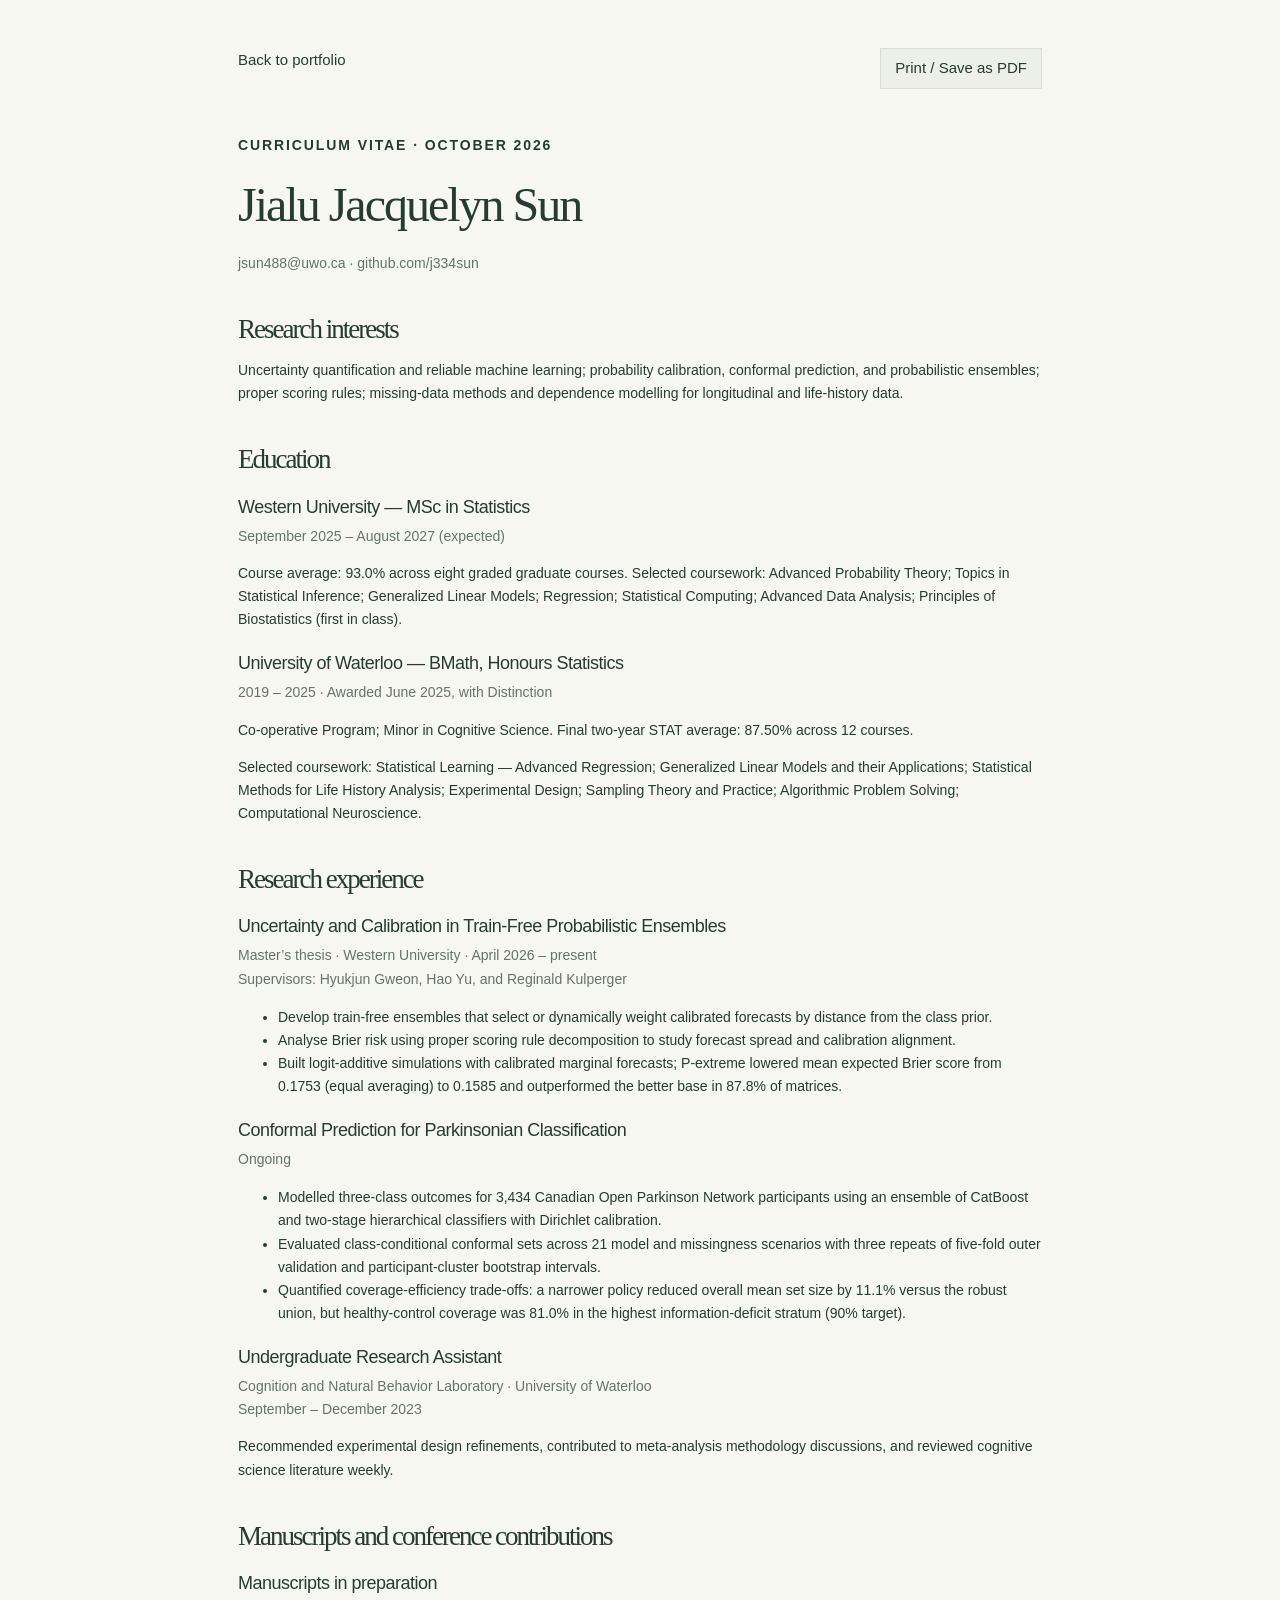
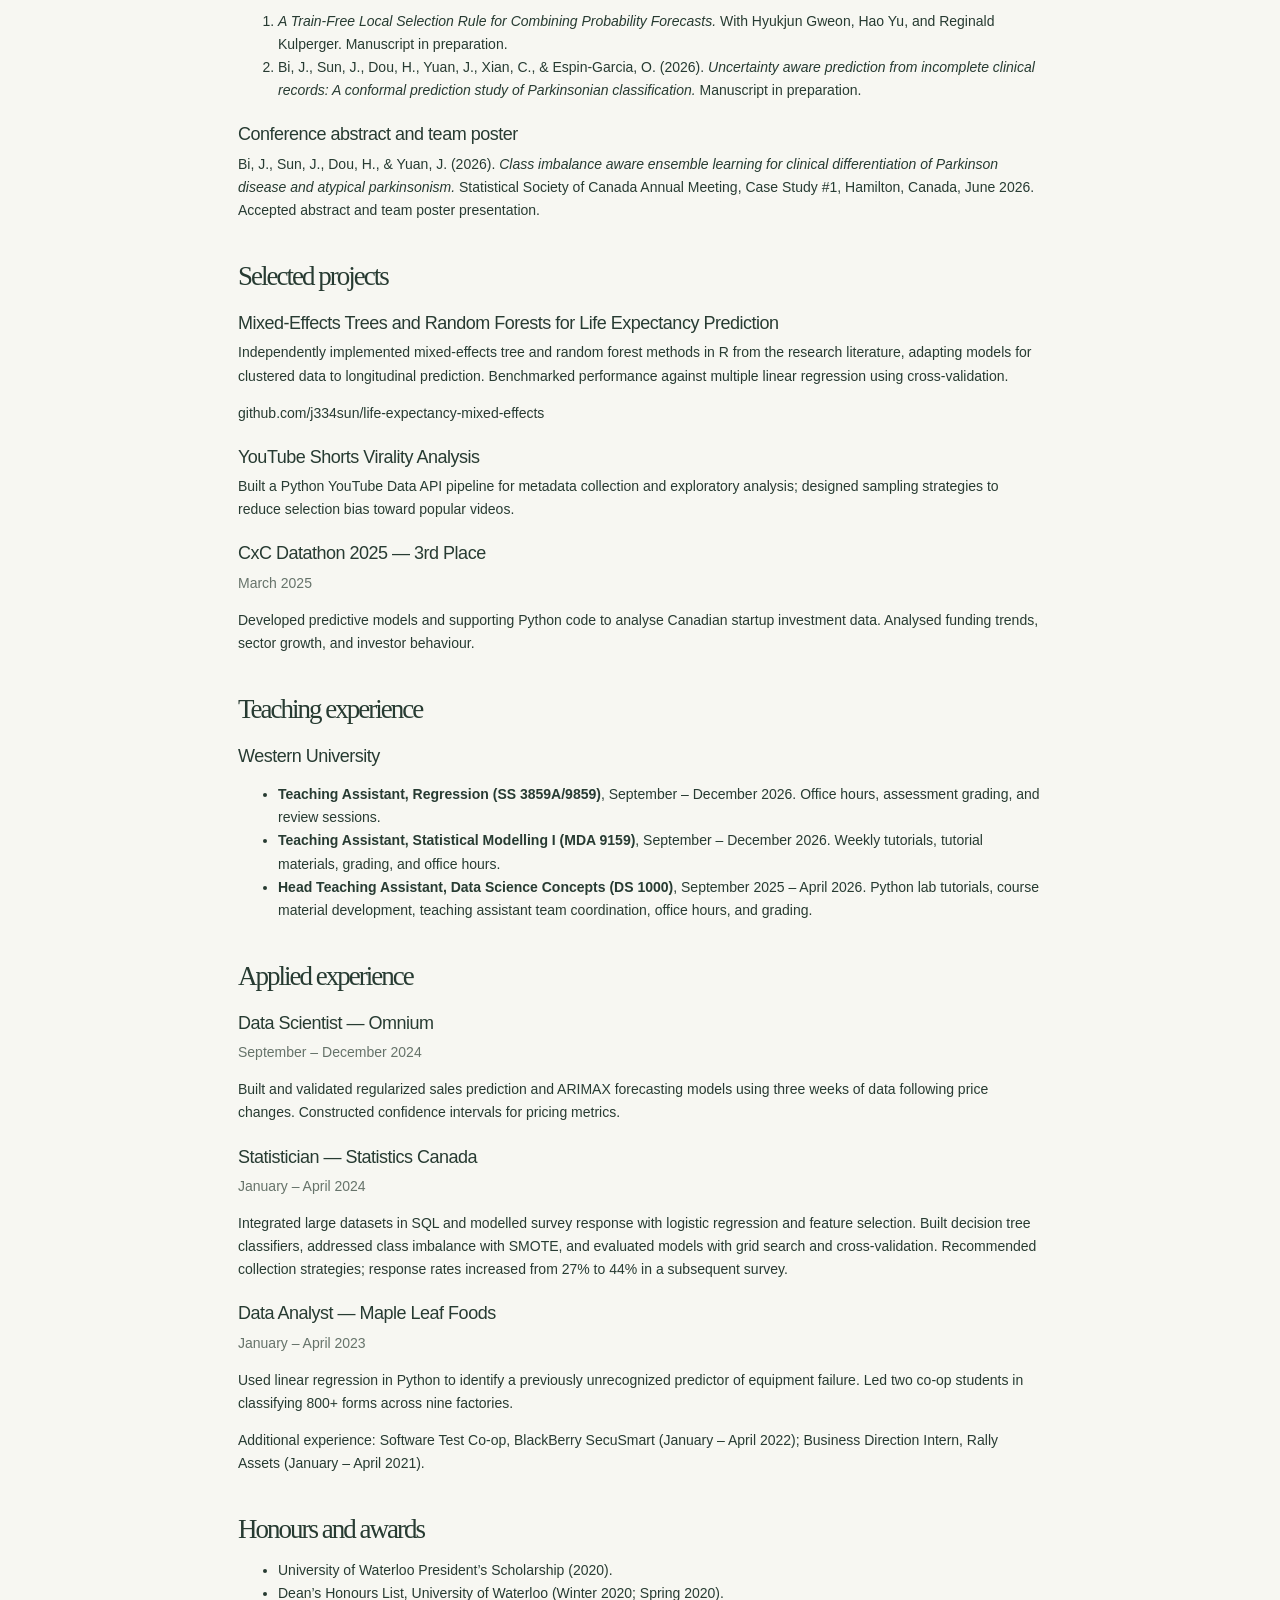
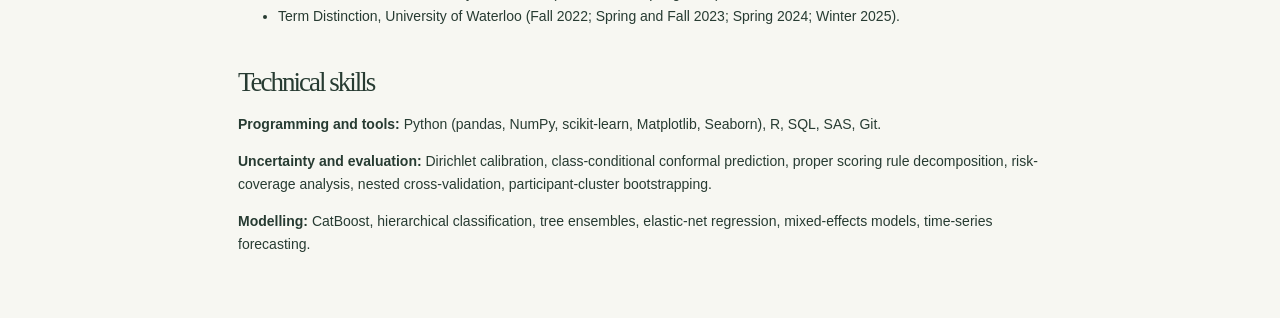
==== cv.html @ dde3ce27 "Remove link arrows and wordmark decoration" ====
<!doctype html><html lang="en"><head><meta charset="utf-8"><meta name="viewport" content="width=device-width,initial-scale=1"><title>Academic CV — Jialu Jacquelyn Sun</title><meta name="description" content="Academic curriculum vitae of Jialu Jacquelyn Sun, MSc student in Statistics at Western University."><link rel="icon" href="favicon.svg"><link rel="stylesheet" href="styles.css"><script src="script.js" defer></script></head><body class="cv-page"><nav aria-label="CV actions"><a href="index.html">Back to portfolio</a><button type="button" id="print-cv">Print / Save as PDF</button></nav><main><p class="eyebrow" style="margin-top:45px">Curriculum vitae · October 2026</p><h1>Jialu Jacquelyn Sun</h1><p class="cv-sub"><a href="mailto:jsun488@uwo.ca">jsun488@uwo.ca</a> · <a href="https://github.com/j334sun">github.com/j334sun</a></p><h2>Research interests</h2><p>Uncertainty quantification and reliable machine learning; probability calibration, conformal prediction, and probabilistic ensembles; proper scoring rules; missing-data methods and dependence modelling for longitudinal and life-history data.</p><h2>Education</h2><article><h3>Western University — MSc in Statistics</h3><p class="cv-sub">September 2025 – August 2027 (expected)</p><p>Course average: 93.0% across eight graded graduate courses. Selected coursework: Advanced Probability Theory; Topics in Statistical Inference; Generalized Linear Models; Regression; Statistical Computing; Advanced Data Analysis; Principles of Biostatistics (first in class).</p></article><article><h3>University of Waterloo — BMath, Honours Statistics</h3><p class="cv-sub">2019 – 2025 · Awarded June 2025, with Distinction</p><p>Co-operative Program; Minor in Cognitive Science. Final two-year STAT average: 87.50% across 12 courses.</p><p>Selected coursework: Statistical Learning — Advanced Regression; Generalized Linear Models and their Applications; Statistical Methods for Life History Analysis; Experimental Design; Sampling Theory and Practice; Algorithmic Problem Solving; Computational Neuroscience.</p></article><h2>Research experience</h2><article><h3>Uncertainty and Calibration in Train-Free Probabilistic Ensembles</h3><p class="cv-sub">Master’s thesis · Western University · April 2026 – present<br>Supervisors: Hyukjun Gweon, Hao Yu, and Reginald Kulperger</p><ul><li>Develop train-free ensembles that select or dynamically weight calibrated forecasts by distance from the class prior.</li><li>Analyse Brier risk using proper scoring rule decomposition to study forecast spread and calibration alignment.</li><li>Built logit-additive simulations with calibrated marginal forecasts; P-extreme lowered mean expected Brier score from 0.1753 (equal averaging) to 0.1585 and outperformed the better base in 87.8% of matrices.</li></ul></article><article><h3>Conformal Prediction for Parkinsonian Classification</h3><p class="cv-sub">Ongoing</p><ul><li>Modelled three-class outcomes for 3,434 Canadian Open Parkinson Network participants using an ensemble of CatBoost and two-stage hierarchical classifiers with Dirichlet calibration.</li><li>Evaluated class-conditional conformal sets across 21 model and missingness scenarios with three repeats of five-fold outer validation and participant-cluster bootstrap intervals.</li><li>Quantified coverage-efficiency trade-offs: a narrower policy reduced overall mean set size by 11.1% versus the robust union, but healthy-control coverage was 81.0% in the highest information-deficit stratum (90% target).</li></ul></article><article><h3>Undergraduate Research Assistant</h3><p class="cv-sub">Cognition and Natural Behavior Laboratory · University of Waterloo<br>September – December 2023</p><p>Recommended experimental design refinements, contributed to meta-analysis methodology discussions, and reviewed cognitive science literature weekly.</p></article><h2>Manuscripts and conference contributions</h2><h3>Manuscripts in preparation</h3><ol><li><em>A Train-Free Local Selection Rule for Combining Probability Forecasts.</em> With Hyukjun Gweon, Hao Yu, and Reginald Kulperger. Manuscript in preparation.</li><li>Bi, J., Sun, J., Dou, H., Yuan, J., Xian, C., &amp; Espin-Garcia, O. (2026). <em>Uncertainty aware prediction from incomplete clinical records: A conformal prediction study of Parkinsonian classification.</em> Manuscript in preparation.</li></ol><h3>Conference abstract and team poster</h3><p>Bi, J., Sun, J., Dou, H., &amp; Yuan, J. (2026). <em>Class imbalance aware ensemble learning for clinical differentiation of Parkinson disease and atypical parkinsonism.</em> Statistical Society of Canada Annual Meeting, Case Study #1, Hamilton, Canada, June 2026. Accepted abstract and team poster presentation.</p><h2>Selected projects</h2><article><h3>Mixed-Effects Trees and Random Forests for Life Expectancy Prediction</h3><p>Independently implemented mixed-effects tree and random forest methods in R from the research literature, adapting models for clustered data to longitudinal prediction. Benchmarked performance against multiple linear regression using cross-validation.</p><p><a href="https://github.com/j334sun/life-expectancy-mixed-effects">github.com/j334sun/life-expectancy-mixed-effects</a></p></article><article><h3>YouTube Shorts Virality Analysis</h3><p>Built a Python YouTube Data API pipeline for metadata collection and exploratory analysis; designed sampling strategies to reduce selection bias toward popular videos.</p></article><article><h3>CxC Datathon 2025 — 3rd Place</h3><p class="cv-sub">March 2025</p><p>Developed predictive models and supporting Python code to analyse Canadian startup investment data. Analysed funding trends, sector growth, and investor behaviour.</p></article><h2>Teaching experience</h2><article><h3>Western University</h3><ul><li><strong>Teaching Assistant, Regression (SS 3859A/9859)</strong>, September – December 2026. Office hours, assessment grading, and review sessions.</li><li><strong>Teaching Assistant, Statistical Modelling I (MDA 9159)</strong>, September – December 2026. Weekly tutorials, tutorial materials, grading, and office hours.</li><li><strong>Head Teaching Assistant, Data Science Concepts (DS 1000)</strong>, September 2025 – April 2026. Python lab tutorials, course material development, teaching assistant team coordination, office hours, and grading.</li></ul></article><h2>Applied experience</h2><article><h3>Data Scientist — Omnium</h3><p class="cv-sub">September – December 2024</p><p>Built and validated regularized sales prediction and ARIMAX forecasting models using three weeks of data following price changes. Constructed confidence intervals for pricing metrics.</p></article><article><h3>Statistician — Statistics Canada</h3><p class="cv-sub">January – April 2024</p><p>Integrated large datasets in SQL and modelled survey response with logistic regression and feature selection. Built decision tree classifiers, addressed class imbalance with SMOTE, and evaluated models with grid search and cross-validation. Recommended collection strategies; response rates increased from 27% to 44% in a subsequent survey.</p></article><article><h3>Data Analyst — Maple Leaf Foods</h3><p class="cv-sub">January – April 2023</p><p>Used linear regression in Python to identify a previously unrecognized predictor of equipment failure. Led two co-op students in classifying 800+ forms across nine factories.</p></article><p>Additional experience: Software Test Co-op, BlackBerry SecuSmart (January – April 2022); Business Direction Intern, Rally Assets (January – April 2021).</p><h2>Honours and awards</h2><ul><li>University of Waterloo President’s Scholarship (2020).</li><li>Dean’s Honours List, University of Waterloo (Winter 2020; Spring 2020).</li><li>Term Distinction, University of Waterloo (Fall 2022; Spring and Fall 2023; Spring 2024; Winter 2025).</li></ul><h2>Technical skills</h2><p><strong>Programming and tools:</strong> Python (pandas, NumPy, scikit-learn, Matplotlib, Seaborn), R, SQL, SAS, Git.</p><p><strong>Uncertainty and evaluation:</strong> Dirichlet calibration, class-conditional conformal prediction, proper scoring rule decomposition, risk-coverage analysis, nested cross-validation, participant-cluster bootstrapping.</p><p><strong>Modelling:</strong> CatBoost, hierarchical classification, tree ensembles, elastic-net regression, mixed-effects models, time-series forecasting.</p></main></body></html>
---- styles.css ----
:root{--paper:#f7f7f2;--ink:#273b32;--muted:#66736a;--line:#d8ddd3;--accent:#40634d;--soft:#edf0e7}*{box-sizing:border-box}html{scroll-behavior:smooth;scroll-padding-top:30px}body{margin:0;background:var(--paper);color:var(--ink);font-family:Arial,Helvetica,sans-serif;-webkit-font-smoothing:antialiased;font-size:15px;line-height:1.65}a{color:inherit;text-decoration:none}a:focus-visible,button:focus-visible{outline:3px solid #a87830;outline-offset:6px}.wrap{width:min(1160px,calc(100% - 96px));margin-inline:auto}.header{height:114px;display:flex;align-items:center;justify-content:space-between;border-bottom:1px solid var(--line)}.wordmark{font-family:Georgia,serif;font-size:36px;letter-spacing:-3px}.wordmark span{color:#839477;font-family:Arial;font-size:22px;margin-left:9px;vertical-align:middle}.header nav{display:flex;gap:32px;align-items:center;font-size:13px}.header nav a:hover,.text-link:hover{color:#668056}.nav-contact{margin-left:18px;border-bottom:1px solid var(--ink);padding-bottom:4px}.hero{padding-top:80px;padding-bottom:75px;display:grid;grid-template-columns:1.1fr 1fr;gap:60px;align-items:center}.eyebrow{font-size:10px;text-transform:uppercase;letter-spacing:1.9px;font-weight:600;margin:0 0 25px;display:flex;align-items:center;gap:9px}.dot{width:6px;height:6px;border-radius:50%;background:#718560}h1,h2,h3,p{margin-top:0}h1,h2{font-family:Georgia,'Times New Roman',serif;font-weight:400;line-height:1.08;letter-spacing:-2px}h1{font-size:clamp(64px,6.2vw,84px);line-height:.96;margin:0 0 23px}.hero h1>span{font-style:italic;color:#72866b}.full-name{font-size:11px;color:var(--muted);margin-bottom:29px;letter-spacing:.4px}.full-name span{padding:0 10px;color:#a0a695}.intro{font-size:23px;line-height:1.42;letter-spacing:-.5px;margin-bottom:17px}.bio{color:var(--muted);font-size:15px;max-width:420px;line-height:1.8}.hero-actions{display:flex;align-items:center;gap:25px;margin-top:32px;font-size:12px}.button{background:var(--ink);color:var(--paper);padding:13px 19px;display:inline-flex;gap:25px;align-items:center;border-radius:2px;transition:background .15s}.button:hover{background:#4a6753}.text-link{padding-bottom:4px;border-bottom:1px solid #8d9b88}.text-link span{margin-left:10px}.hero-visual{background:var(--soft);border:1px solid #e0e5d9;padding:24px;transform:rotate(2deg);margin-top:17px;border-radius:2px}.hero-visual svg{display:block;width:100%;margin:22px 0 8px}.figure-label{font-size:9px;letter-spacing:1.4px;display:flex;justify-content:space-between;color:#586852}.figure-label span{color:#7b876f}.figure-footer{display:flex;justify-content:space-between;align-items:center;font-family:Georgia,serif;font-size:17px;line-height:1.4}.figure-star{font-size:46px;color:#859775}.affiliation{display:flex;justify-content:space-between;border-top:1px solid var(--line);border-bottom:1px solid var(--line);padding:23px 0;font-size:11px;gap:20px}.muted{color:var(--muted)}.affiliation-right{color:var(--muted)}.section{padding-top:90px;padding-bottom:85px;scroll-margin-top:10px}.section-heading{display:flex;justify-content:space-between;align-items:flex-end;gap:70px;margin-bottom:45px}.section-heading h2{margin-bottom:0}h2{font-size:46px}h2 em{font-weight:400;color:#75836d}.section-description{width:340px;flex-shrink:0;color:var(--muted);font-size:14px;margin-bottom:2px;line-height:1.8}.research-row{display:grid;grid-template-columns:45px 1fr 160px;gap:25px;padding:36px 0 40px;border-top:1px solid var(--line)}.item-number{color:#85917e;font-size:12px;padding-top:5px}.meta{display:flex;gap:20px;color:var(--accent);font-size:10px;text-transform:uppercase;letter-spacing:.8px;margin-bottom:18px}.meta>span{color:var(--muted)}h3{font-size:22px;line-height:1.35;font-weight:400;letter-spacing:-.5px;margin-bottom:16px}.research-row p{max-width:660px;color:var(--muted);font-size:14px;margin-bottom:12px}.research-row .detail,.detail{font-size:12px;color:var(--muted);line-height:1.8}.tags{display:flex;flex-wrap:wrap;gap:7px;margin-top:21px}.tags span{font-size:10px;border:1px solid var(--line);border-radius:30px;padding:4px 10px;color:#5a6c5d}.research-mark{width:140px;height:140px;border-radius:50%;background:var(--soft);margin:auto 0;display:flex;align-items:center;justify-content:center;flex-direction:column;font-family:Georgia,serif;font-size:55px;color:#778c74;line-height:1.2}.research-mark small{font-size:12px;font-style:italic;margin-top:8px}.circles{position:relative}.circles i{position:absolute;width:65px;height:65px;border:1px solid #8c9b82;border-radius:50%;top:28px;left:23px}.circles i:nth-child(2){left:53px}.circles i:nth-child(3){left:38px;top:53px}.writing{background:var(--soft);padding:32px 36px;margin-top:13px}.writing h3{font-size:18px}.writing ol{list-style:none;padding:0;margin:0}.writing li{display:grid;grid-template-columns:180px 1fr;gap:20px;padding-top:20px}.status{text-transform:uppercase;letter-spacing:.6px;font-size:9px;color:#637659;padding-top:3px}.writing p{font-size:12px;line-height:1.8;margin:0;color:var(--muted)}.writing strong{font-weight:400;color:var(--ink);font-size:14px}.projects-band{background:#e9ede3;border-top:1px solid #e0e5d9;border-bottom:1px solid #e0e5d9}.compact h2{font-size:42px}.projects-band .compact .text-link{font-size:11px}.projects{display:grid;grid-template-columns:repeat(3,1fr);gap:28px}.project{display:flex;flex-direction:column;border-top:1px solid #aab7a0;padding-top:18px}.project-top{font-size:9px;display:flex;align-items:center;justify-content:space-between;gap:10px;color:#5c6d55;margin-bottom:32px}.project-top>span[aria-hidden="true"]{font-size:16px}.project-top .award{font-size:9px!important;background:#d9e1ce;border-radius:20px;padding:2px 8px}.project h3{font-family:Georgia,serif;font-size:25px;letter-spacing:-.6px;line-height:1.3}.project p{font-size:13px;color:#61705c;line-height:1.8;flex:1}.project-bottom{font-size:10px;margin-top:20px}.project[href]:hover h3{text-decoration:underline;text-decoration-thickness:1px;text-underline-offset:5px}.timeline article{display:grid;grid-template-columns:1fr auto;gap:15px;border-top:1px solid var(--line);padding:27px 0}.timeline h3{font-size:17px;margin:0}.organization{font-size:12px;color:#6d7c65;margin:3px 0 0}.timeline article>p{grid-row:2;grid-column:1/-1;font-size:13px;color:var(--muted);line-height:1.8;margin:0}.date{font-size:10px;color:var(--muted);letter-spacing:.2px}.timeline .date{grid-column:2;grid-row:1;text-align:right;padding-top:3px}.teaching{display:grid;grid-template-columns:1fr 1.8fr;gap:50px;padding:33px;background:var(--soft);margin-top:20px}.teaching .eyebrow{margin-bottom:13px}.teaching h3{font-family:Georgia,serif;font-size:26px}.teaching p{font-size:12px;margin-bottom:14px}.teaching p:last-child{margin:0}.teaching strong{font-weight:500}.background{display:block;border-top:1px solid var(--line)}.background>div:first-child{margin-bottom:35px}.background-copy{color:var(--muted);max-width:310px;font-size:14px}.education{border-bottom:1px solid var(--line);padding-bottom:25px;margin-bottom:26px}.education h3{font-size:23px;margin:9px 0 3px}.education p{font-size:13px;margin-bottom:10px}.education .detail{font-size:12px}.skills .eyebrow{margin:30px 0 15px}.skills .tags{margin:0}.contact{background:var(--ink);color:var(--paper);padding:48px 48px 42px;margin-top:5px;margin-bottom:55px;border-radius:3px}.contact .eyebrow{color:#bcc9b4}.contact h2{font-size:53px;letter-spacing:-1.5px;margin-bottom:40px}.contact h2>span{color:#b9c8a7}.contact-bottom{display:flex;justify-content:space-between;gap:30px;align-items:flex-end}.contact-bottom p{font-size:12px;color:#c3cebd;line-height:1.8;margin:0}.contact-bottom>a{font-size:18px;border-bottom:1px solid #8c9d83;padding-bottom:6px}.contact-bottom>a>span{margin-left:40px}footer{display:flex;justify-content:space-between;padding-bottom:35px;font-size:10px;color:var(--muted)}footer>div{display:flex;gap:25px}.skip{position:fixed;top:-80px;left:20px;background:var(--ink);color:white;padding:10px 20px;z-index:100}.skip:focus{top:12px}body.cv-page{max-width:860px;padding:48px 28px;margin:auto}.cv-page h1{font-size:48px;margin:24px 0}.cv-page h2{font-size:27px;margin:40px 0 15px}.cv-page h3{font-size:18px;margin:20px 0 6px}.cv-page p,.cv-page li{font-size:14px}.cv-page nav{display:flex;justify-content:space-between}.cv-page button{font:inherit;border:1px solid var(--line);background:var(--soft);color:var(--ink);padding:7px 14px;cursor:pointer}.cv-page .cv-sub{color:var(--muted)}@media(min-width:1400px){.hero{padding-top:90px;padding-bottom:90px}}@media(max-width:960px){.wrap{width:calc(100% - 64px)}.hero{gap:30px}.hero-actions{gap:18px;flex-wrap:wrap}.hero-visual{padding:18px}.section-heading{gap:40px}.section-description{width:290px}h2{font-size:39px}.research-row{grid-template-columns:30px 1fr 110px;gap:18px}.research-mark{width:110px;height:110px}.circles i{transform:translate(-15px,-10px)}.contact h2{font-size:46px}.contact-bottom>a{font-size:16px}.contact-bottom>a>span{margin-left:15px}}@media(max-width:700px){.wrap{width:calc(100% - 40px)}.header{height:85px}.wordmark{font-size:31px}.header nav{gap:18px;font-size:11px}.nav-contact{display:none}.hero{grid-template-columns:1fr;padding:48px 0 38px;gap:38px}h1{font-size:clamp(48px,15vw,72px)}.hero-copy{min-width:0}.hero-visual{max-width:450px;margin:0 7px;transform:rotate(1deg)}.hero-visual svg{max-height:285px}.hero .eyebrow{margin-bottom:25px}.bio{max-width:100%}.hero-actions{margin-top:25px}.affiliation{flex-direction:column;gap:5px;padding:18px 0}.affiliation-right{font-size:10px}.section{padding:58px 0}.section-heading{display:block;margin-bottom:30px}h2,.compact h2{font-size:36px;letter-spacing:-1.4px}.section-description{width:auto;margin-top:22px;max-width:500px}.research-row{grid-template-columns:23px 1fr;gap:13px;padding:28px 0}.research-mark{display:none}.research-row h3{font-size:22px}.meta{font-size:8px;gap:14px}.tags{gap:5px}.tags span{font-size:9px}.writing{padding:24px 20px;margin-top:8px}.writing li{display:block;padding-top:24px}.writing li:first-child{padding-top:3px}.status{display:block;margin-bottom:8px}.writing strong{font-size:13px}.compact .text-link{display:inline-block;margin-top:22px}.projects{grid-template-columns:1fr;gap:34px}.project-top{margin-bottom:20px}.project h3 br{display:none}.project p{margin-bottom:0}.timeline article{grid-template-columns:1fr auto;gap:15px}.timeline article>p{grid-row:2;grid-column:1/-1}.timeline .date{grid-column:2;grid-row:1}.teaching{grid-template-columns:1fr;gap:7px;padding:24px}.background{display:block}.background>div:first-child{margin-bottom:35px}.contact{padding:32px 25px;margin-bottom:30px}.contact h2{font-size:37px;margin-bottom:27px}.contact-bottom{display:block}.contact-bottom>a{display:inline-block;margin-top:24px;font-size:17px}.contact-bottom>a>span{margin-left:30px}footer{gap:20px;align-items:flex-start;font-size:9px}footer>div{gap:13px;flex-wrap:wrap;justify-content:flex-end}.desktop-break{display:none}.cv-page h1{font-size:38px}}@media(prefers-reduced-motion:reduce){html{scroll-behavior:auto}*{transition:none!important}}@media print{body{background:white;color:black}.cv-page nav{display:none}.cv-page{padding:0!important;max-width:none!important}.cv-page h2{break-after:avoid}.cv-page article{break-inside:avoid}a{color:inherit}.cv-page h1{font-size:30px}.cv-page h2{font-size:22px;margin-top:22px}.cv-page p,.cv-page li{font-size:10pt}}


/* Simplified section headings and education details. */
.section-heading h2,.background h2,.contact h2{font-size:36px;letter-spacing:-1px;line-height:1.2;font-style:normal}
.section{padding-top:64px;padding-bottom:64px}.section-heading{margin-bottom:28px}
.writing{background:transparent;padding:0;margin:0}.writing li{border-top:1px solid var(--line);padding:23px 0}.writing li:last-child{padding-bottom:0}
.organization a{text-decoration:underline;text-decoration-color:#a8b4a0;text-underline-offset:3px}.organization a:hover{color:var(--ink)}
.education .coursework{font-size:13px;line-height:1.9;color:var(--muted)}.coursework strong{font-weight:500;color:var(--ink)}
.skills h3{font-size:19px;margin:28px 0 14px}.contact h2{margin-bottom:24px}
@media(max-width:700px){.header nav{gap:13px;font-size:10px}.section{padding-top:44px;padding-bottom:44px}.section-heading h2,.background h2,.contact h2{font-size:30px}.writing{padding:0}.writing li{padding:20px 0}.writing li:first-child{padding-top:20px}}

/* Separate personal page. */
.others-page{min-height:100vh;display:flex;flex-direction:column}
.others-main{flex:1;display:flex;align-items:center;justify-content:center;padding-top:90px;padding-bottom:110px}
.others-content{width:min(100%,620px);text-align:center}
.others-content h1{font-size:64px;line-height:1.1;margin:0 0 18px;letter-spacing:-2px}
.others-subtitle{font-family:Georgia,'Times New Roman',serif;font-style:italic;font-size:23px;line-height:1.5;color:var(--muted);margin-bottom:48px}
.construction-note{border-top:1px solid var(--line);padding-top:34px}
.construction-note h2{font-family:Arial,Helvetica,sans-serif;font-size:18px;letter-spacing:0;line-height:1.5;margin:0 0 12px}
.construction-note p{font-size:14px;line-height:1.8;max-width:400px;margin:0 auto 28px;color:var(--muted)}
.construction-note .text-link{display:inline-block;font-size:12px}
.header nav a[aria-current="page"]{color:var(--ink);text-decoration:underline;text-underline-offset:6px}
@media(max-width:700px){.others-main{padding-top:70px;padding-bottom:80px}.others-content h1{font-size:48px}.others-subtitle{font-size:20px;margin-bottom:36px}}
@media(max-width:480px){.header{height:auto;min-height:85px;gap:16px;padding-block:18px}.header nav{flex-wrap:wrap;justify-content:flex-end;gap:6px 10px}.header nav a{white-space:nowrap}.wordmark{flex-shrink:0}}

.writing strong.author-self{font-size:inherit;font-weight:700;color:inherit}

.hero{grid-template-columns:1fr;gap:0}.hero-copy{max-width:780px}.hero .bio{max-width:680px}
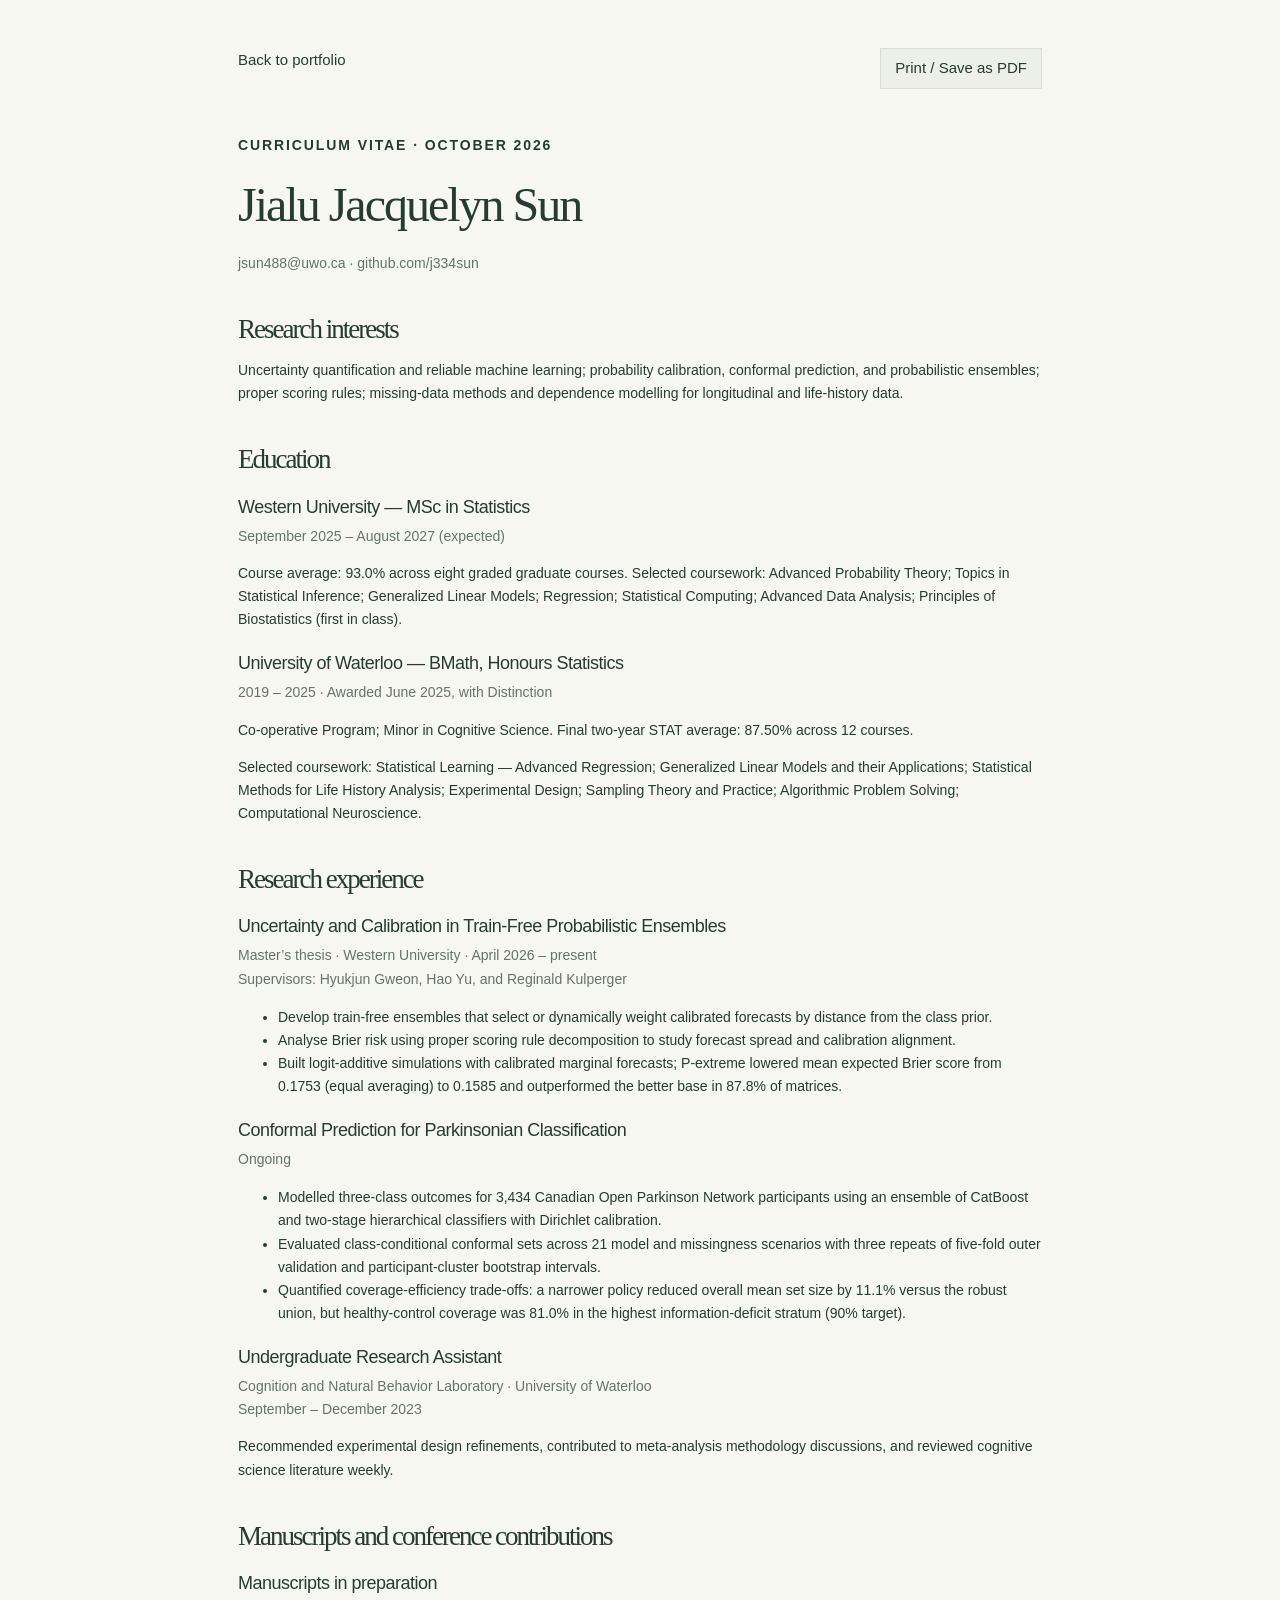
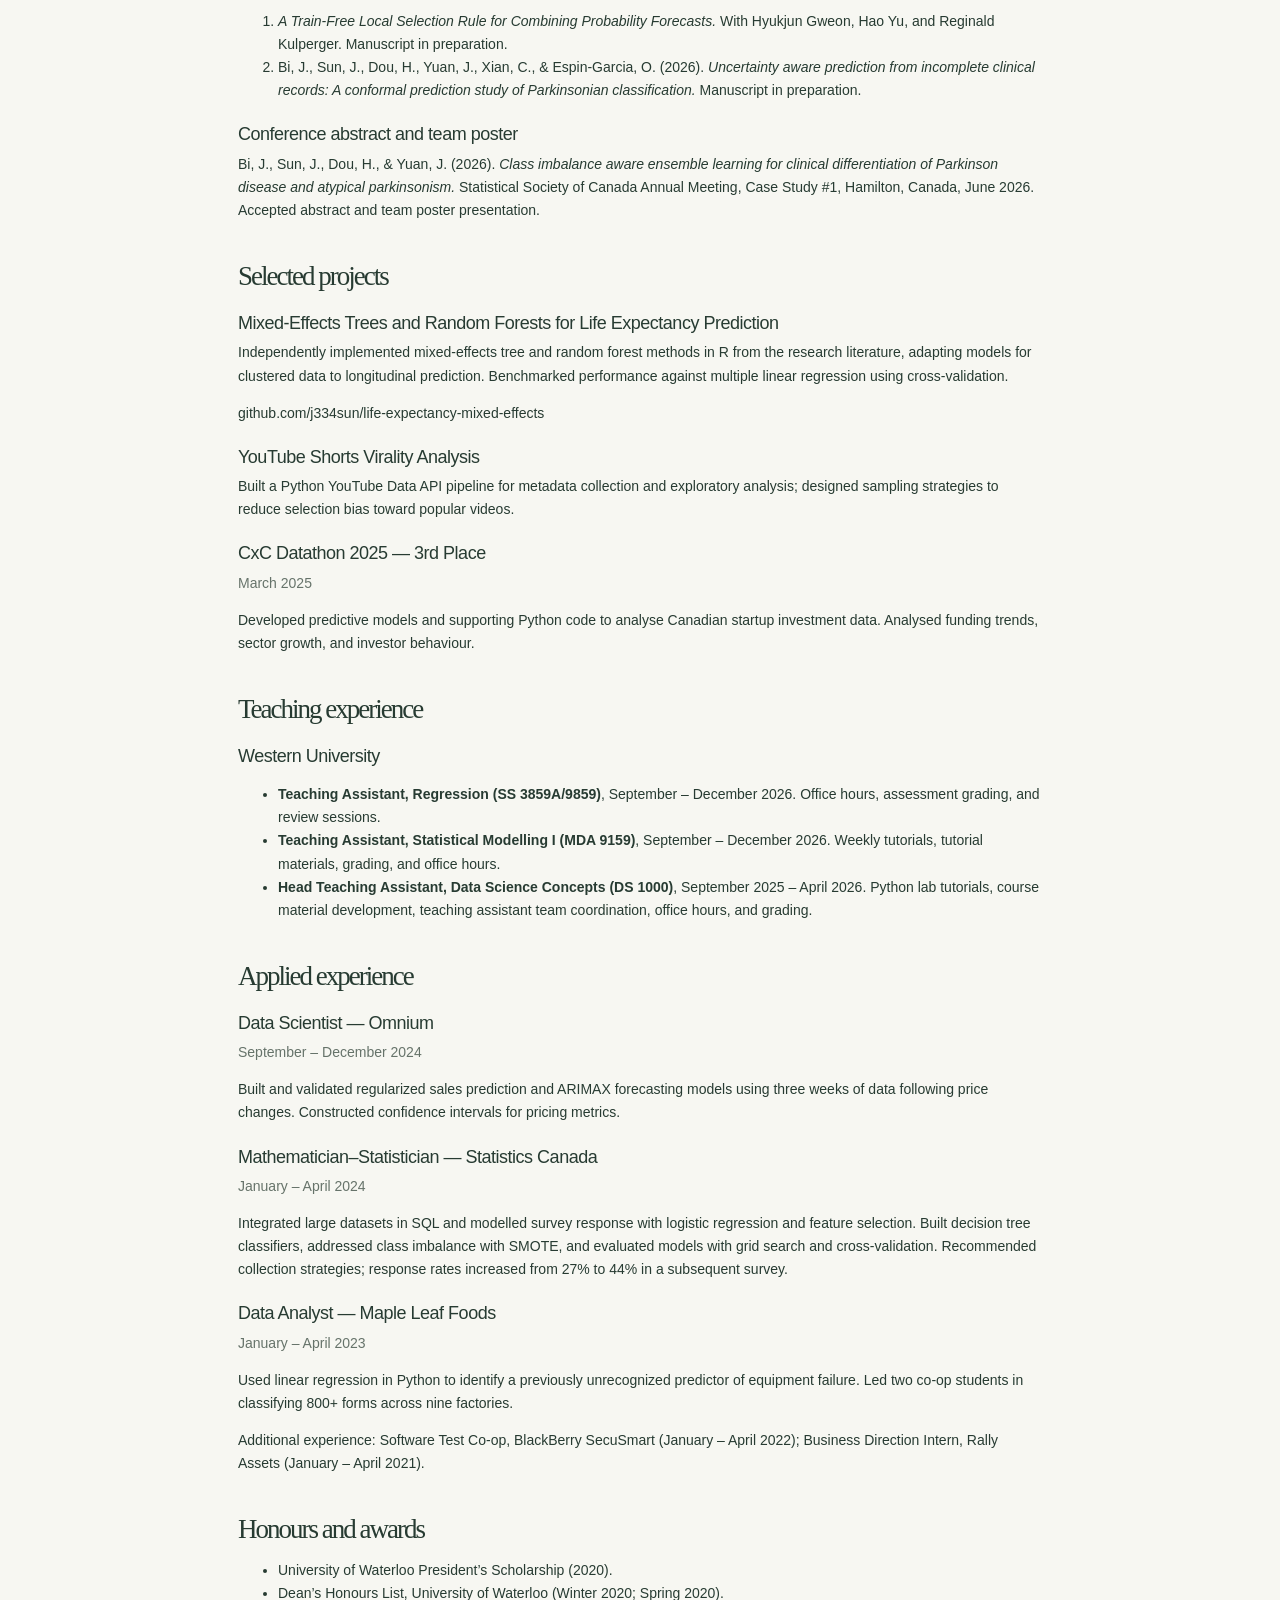
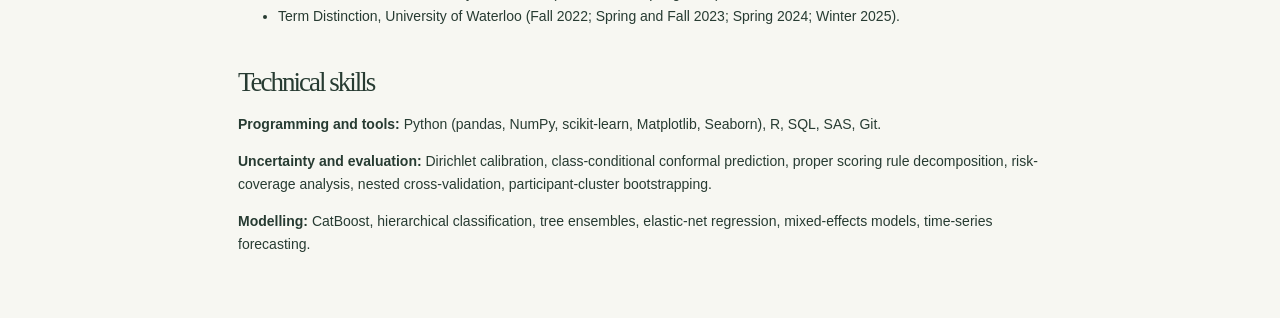
==== commit 0d815aa0: "Correct Statistics Canada role title" ====
--- a/cv.html
+++ b/cv.html
@@ -1 +1 @@
-<!doctype html><html lang="en"><head><meta charset="utf-8"><meta name="viewport" content="width=device-width,initial-scale=1"><title>Academic CV — Jialu Jacquelyn Sun</title><meta name="description" content="Academic curriculum vitae of Jialu Jacquelyn Sun, MSc student in Statistics at Western University."><link rel="icon" href="favicon.svg"><link rel="stylesheet" href="styles.css"><script src="script.js" defer></script></head><body class="cv-page"><nav aria-label="CV actions"><a href="index.html">Back to portfolio</a><button type="button" id="print-cv">Print / Save as PDF</button></nav><main><p class="eyebrow" style="margin-top:45px">Curriculum vitae · October 2026</p><h1>Jialu Jacquelyn Sun</h1><p class="cv-sub"><a href="mailto:jsun488@uwo.ca">jsun488@uwo.ca</a> · <a href="https://github.com/j334sun">github.com/j334sun</a></p><h2>Research interests</h2><p>Uncertainty quantification and reliable machine learning; probability calibration, conformal prediction, and probabilistic ensembles; proper scoring rules; missing-data methods and dependence modelling for longitudinal and life-history data.</p><h2>Education</h2><article><h3>Western University — MSc in Statistics</h3><p class="cv-sub">September 2025 – August 2027 (expected)</p><p>Course average: 93.0% across eight graded graduate courses. Selected coursework: Advanced Probability Theory; Topics in Statistical Inference; Generalized Linear Models; Regression; Statistical Computing; Advanced Data Analysis; Principles of Biostatistics (first in class).</p></article><article><h3>University of Waterloo — BMath, Honours Statistics</h3><p class="cv-sub">2019 – 2025 · Awarded June 2025, with Distinction</p><p>Co-operative Program; Minor in Cognitive Science. Final two-year STAT average: 87.50% across 12 courses.</p><p>Selected coursework: Statistical Learning — Advanced Regression; Generalized Linear Models and their Applications; Statistical Methods for Life History Analysis; Experimental Design; Sampling Theory and Practice; Algorithmic Problem Solving; Computational Neuroscience.</p></article><h2>Research experience</h2><article><h3>Uncertainty and Calibration in Train-Free Probabilistic Ensembles</h3><p class="cv-sub">Master’s thesis · Western University · April 2026 – present<br>Supervisors: Hyukjun Gweon, Hao Yu, and Reginald Kulperger</p><ul><li>Develop train-free ensembles that select or dynamically weight calibrated forecasts by distance from the class prior.</li><li>Analyse Brier risk using proper scoring rule decomposition to study forecast spread and calibration alignment.</li><li>Built logit-additive simulations with calibrated marginal forecasts; P-extreme lowered mean expected Brier score from 0.1753 (equal averaging) to 0.1585 and outperformed the better base in 87.8% of matrices.</li></ul></article><article><h3>Conformal Prediction for Parkinsonian Classification</h3><p class="cv-sub">Ongoing</p><ul><li>Modelled three-class outcomes for 3,434 Canadian Open Parkinson Network participants using an ensemble of CatBoost and two-stage hierarchical classifiers with Dirichlet calibration.</li><li>Evaluated class-conditional conformal sets across 21 model and missingness scenarios with three repeats of five-fold outer validation and participant-cluster bootstrap intervals.</li><li>Quantified coverage-efficiency trade-offs: a narrower policy reduced overall mean set size by 11.1% versus the robust union, but healthy-control coverage was 81.0% in the highest information-deficit stratum (90% target).</li></ul></article><article><h3>Undergraduate Research Assistant</h3><p class="cv-sub">Cognition and Natural Behavior Laboratory · University of Waterloo<br>September – December 2023</p><p>Recommended experimental design refinements, contributed to meta-analysis methodology discussions, and reviewed cognitive science literature weekly.</p></article><h2>Manuscripts and conference contributions</h2><h3>Manuscripts in preparation</h3><ol><li><em>A Train-Free Local Selection Rule for Combining Probability Forecasts.</em> With Hyukjun Gweon, Hao Yu, and Reginald Kulperger. Manuscript in preparation.</li><li>Bi, J., Sun, J., Dou, H., Yuan, J., Xian, C., &amp; Espin-Garcia, O. (2026). <em>Uncertainty aware prediction from incomplete clinical records: A conformal prediction study of Parkinsonian classification.</em> Manuscript in preparation.</li></ol><h3>Conference abstract and team poster</h3><p>Bi, J., Sun, J., Dou, H., &amp; Yuan, J. (2026). <em>Class imbalance aware ensemble learning for clinical differentiation of Parkinson disease and atypical parkinsonism.</em> Statistical Society of Canada Annual Meeting, Case Study #1, Hamilton, Canada, June 2026. Accepted abstract and team poster presentation.</p><h2>Selected projects</h2><article><h3>Mixed-Effects Trees and Random Forests for Life Expectancy Prediction</h3><p>Independently implemented mixed-effects tree and random forest methods in R from the research literature, adapting models for clustered data to longitudinal prediction. Benchmarked performance against multiple linear regression using cross-validation.</p><p><a href="https://github.com/j334sun/life-expectancy-mixed-effects">github.com/j334sun/life-expectancy-mixed-effects</a></p></article><article><h3>YouTube Shorts Virality Analysis</h3><p>Built a Python YouTube Data API pipeline for metadata collection and exploratory analysis; designed sampling strategies to reduce selection bias toward popular videos.</p></article><article><h3>CxC Datathon 2025 — 3rd Place</h3><p class="cv-sub">March 2025</p><p>Developed predictive models and supporting Python code to analyse Canadian startup investment data. Analysed funding trends, sector growth, and investor behaviour.</p></article><h2>Teaching experience</h2><article><h3>Western University</h3><ul><li><strong>Teaching Assistant, Regression (SS 3859A/9859)</strong>, September – December 2026. Office hours, assessment grading, and review sessions.</li><li><strong>Teaching Assistant, Statistical Modelling I (MDA 9159)</strong>, September – December 2026. Weekly tutorials, tutorial materials, grading, and office hours.</li><li><strong>Head Teaching Assistant, Data Science Concepts (DS 1000)</strong>, September 2025 – April 2026. Python lab tutorials, course material development, teaching assistant team coordination, office hours, and grading.</li></ul></article><h2>Applied experience</h2><article><h3>Data Scientist — Omnium</h3><p class="cv-sub">September – December 2024</p><p>Built and validated regularized sales prediction and ARIMAX forecasting models using three weeks of data following price changes. Constructed confidence intervals for pricing metrics.</p></article><article><h3>Statistician — Statistics Canada</h3><p class="cv-sub">January – April 2024</p><p>Integrated large datasets in SQL and modelled survey response with logistic regression and feature selection. Built decision tree classifiers, addressed class imbalance with SMOTE, and evaluated models with grid search and cross-validation. Recommended collection strategies; response rates increased from 27% to 44% in a subsequent survey.</p></article><article><h3>Data Analyst — Maple Leaf Foods</h3><p class="cv-sub">January – April 2023</p><p>Used linear regression in Python to identify a previously unrecognized predictor of equipment failure. Led two co-op students in classifying 800+ forms across nine factories.</p></article><p>Additional experience: Software Test Co-op, BlackBerry SecuSmart (January – April 2022); Business Direction Intern, Rally Assets (January – April 2021).</p><h2>Honours and awards</h2><ul><li>University of Waterloo President’s Scholarship (2020).</li><li>Dean’s Honours List, University of Waterloo (Winter 2020; Spring 2020).</li><li>Term Distinction, University of Waterloo (Fall 2022; Spring and Fall 2023; Spring 2024; Winter 2025).</li></ul><h2>Technical skills</h2><p><strong>Programming and tools:</strong> Python (pandas, NumPy, scikit-learn, Matplotlib, Seaborn), R, SQL, SAS, Git.</p><p><strong>Uncertainty and evaluation:</strong> Dirichlet calibration, class-conditional conformal prediction, proper scoring rule decomposition, risk-coverage analysis, nested cross-validation, participant-cluster bootstrapping.</p><p><strong>Modelling:</strong> CatBoost, hierarchical classification, tree ensembles, elastic-net regression, mixed-effects models, time-series forecasting.</p></main></body></html>
+<!doctype html><html lang="en"><head><meta charset="utf-8"><meta name="viewport" content="width=device-width,initial-scale=1"><title>Academic CV — Jialu Jacquelyn Sun</title><meta name="description" content="Academic curriculum vitae of Jialu Jacquelyn Sun, MSc student in Statistics at Western University."><link rel="icon" href="favicon.svg"><link rel="stylesheet" href="styles.css"><script src="script.js" defer></script></head><body class="cv-page"><nav aria-label="CV actions"><a href="index.html">Back to portfolio</a><button type="button" id="print-cv">Print / Save as PDF</button></nav><main><p class="eyebrow" style="margin-top:45px">Curriculum vitae · October 2026</p><h1>Jialu Jacquelyn Sun</h1><p class="cv-sub"><a href="mailto:jsun488@uwo.ca">jsun488@uwo.ca</a> · <a href="https://github.com/j334sun">github.com/j334sun</a></p><h2>Research interests</h2><p>Uncertainty quantification and reliable machine learning; probability calibration, conformal prediction, and probabilistic ensembles; proper scoring rules; missing-data methods and dependence modelling for longitudinal and life-history data.</p><h2>Education</h2><article><h3>Western University — MSc in Statistics</h3><p class="cv-sub">September 2025 – August 2027 (expected)</p><p>Course average: 93.0% across eight graded graduate courses. Selected coursework: Advanced Probability Theory; Topics in Statistical Inference; Generalized Linear Models; Regression; Statistical Computing; Advanced Data Analysis; Principles of Biostatistics (first in class).</p></article><article><h3>University of Waterloo — BMath, Honours Statistics</h3><p class="cv-sub">2019 – 2025 · Awarded June 2025, with Distinction</p><p>Co-operative Program; Minor in Cognitive Science. Final two-year STAT average: 87.50% across 12 courses.</p><p>Selected coursework: Statistical Learning — Advanced Regression; Generalized Linear Models and their Applications; Statistical Methods for Life History Analysis; Experimental Design; Sampling Theory and Practice; Algorithmic Problem Solving; Computational Neuroscience.</p></article><h2>Research experience</h2><article><h3>Uncertainty and Calibration in Train-Free Probabilistic Ensembles</h3><p class="cv-sub">Master’s thesis · Western University · April 2026 – present<br>Supervisors: Hyukjun Gweon, Hao Yu, and Reginald Kulperger</p><ul><li>Develop train-free ensembles that select or dynamically weight calibrated forecasts by distance from the class prior.</li><li>Analyse Brier risk using proper scoring rule decomposition to study forecast spread and calibration alignment.</li><li>Built logit-additive simulations with calibrated marginal forecasts; P-extreme lowered mean expected Brier score from 0.1753 (equal averaging) to 0.1585 and outperformed the better base in 87.8% of matrices.</li></ul></article><article><h3>Conformal Prediction for Parkinsonian Classification</h3><p class="cv-sub">Ongoing</p><ul><li>Modelled three-class outcomes for 3,434 Canadian Open Parkinson Network participants using an ensemble of CatBoost and two-stage hierarchical classifiers with Dirichlet calibration.</li><li>Evaluated class-conditional conformal sets across 21 model and missingness scenarios with three repeats of five-fold outer validation and participant-cluster bootstrap intervals.</li><li>Quantified coverage-efficiency trade-offs: a narrower policy reduced overall mean set size by 11.1% versus the robust union, but healthy-control coverage was 81.0% in the highest information-deficit stratum (90% target).</li></ul></article><article><h3>Undergraduate Research Assistant</h3><p class="cv-sub">Cognition and Natural Behavior Laboratory · University of Waterloo<br>September – December 2023</p><p>Recommended experimental design refinements, contributed to meta-analysis methodology discussions, and reviewed cognitive science literature weekly.</p></article><h2>Manuscripts and conference contributions</h2><h3>Manuscripts in preparation</h3><ol><li><em>A Train-Free Local Selection Rule for Combining Probability Forecasts.</em> With Hyukjun Gweon, Hao Yu, and Reginald Kulperger. Manuscript in preparation.</li><li>Bi, J., Sun, J., Dou, H., Yuan, J., Xian, C., &amp; Espin-Garcia, O. (2026). <em>Uncertainty aware prediction from incomplete clinical records: A conformal prediction study of Parkinsonian classification.</em> Manuscript in preparation.</li></ol><h3>Conference abstract and team poster</h3><p>Bi, J., Sun, J., Dou, H., &amp; Yuan, J. (2026). <em>Class imbalance aware ensemble learning for clinical differentiation of Parkinson disease and atypical parkinsonism.</em> Statistical Society of Canada Annual Meeting, Case Study #1, Hamilton, Canada, June 2026. Accepted abstract and team poster presentation.</p><h2>Selected projects</h2><article><h3>Mixed-Effects Trees and Random Forests for Life Expectancy Prediction</h3><p>Independently implemented mixed-effects tree and random forest methods in R from the research literature, adapting models for clustered data to longitudinal prediction. Benchmarked performance against multiple linear regression using cross-validation.</p><p><a href="https://github.com/j334sun/life-expectancy-mixed-effects">github.com/j334sun/life-expectancy-mixed-effects</a></p></article><article><h3>YouTube Shorts Virality Analysis</h3><p>Built a Python YouTube Data API pipeline for metadata collection and exploratory analysis; designed sampling strategies to reduce selection bias toward popular videos.</p></article><article><h3>CxC Datathon 2025 — 3rd Place</h3><p class="cv-sub">March 2025</p><p>Developed predictive models and supporting Python code to analyse Canadian startup investment data. Analysed funding trends, sector growth, and investor behaviour.</p></article><h2>Teaching experience</h2><article><h3>Western University</h3><ul><li><strong>Teaching Assistant, Regression (SS 3859A/9859)</strong>, September – December 2026. Office hours, assessment grading, and review sessions.</li><li><strong>Teaching Assistant, Statistical Modelling I (MDA 9159)</strong>, September – December 2026. Weekly tutorials, tutorial materials, grading, and office hours.</li><li><strong>Head Teaching Assistant, Data Science Concepts (DS 1000)</strong>, September 2025 – April 2026. Python lab tutorials, course material development, teaching assistant team coordination, office hours, and grading.</li></ul></article><h2>Applied experience</h2><article><h3>Data Scientist — Omnium</h3><p class="cv-sub">September – December 2024</p><p>Built and validated regularized sales prediction and ARIMAX forecasting models using three weeks of data following price changes. Constructed confidence intervals for pricing metrics.</p></article><article><h3>Mathematician–Statistician — Statistics Canada</h3><p class="cv-sub">January – April 2024</p><p>Integrated large datasets in SQL and modelled survey response with logistic regression and feature selection. Built decision tree classifiers, addressed class imbalance with SMOTE, and evaluated models with grid search and cross-validation. Recommended collection strategies; response rates increased from 27% to 44% in a subsequent survey.</p></article><article><h3>Data Analyst — Maple Leaf Foods</h3><p class="cv-sub">January – April 2023</p><p>Used linear regression in Python to identify a previously unrecognized predictor of equipment failure. Led two co-op students in classifying 800+ forms across nine factories.</p></article><p>Additional experience: Software Test Co-op, BlackBerry SecuSmart (January – April 2022); Business Direction Intern, Rally Assets (January – April 2021).</p><h2>Honours and awards</h2><ul><li>University of Waterloo President’s Scholarship (2020).</li><li>Dean’s Honours List, University of Waterloo (Winter 2020; Spring 2020).</li><li>Term Distinction, University of Waterloo (Fall 2022; Spring and Fall 2023; Spring 2024; Winter 2025).</li></ul><h2>Technical skills</h2><p><strong>Programming and tools:</strong> Python (pandas, NumPy, scikit-learn, Matplotlib, Seaborn), R, SQL, SAS, Git.</p><p><strong>Uncertainty and evaluation:</strong> Dirichlet calibration, class-conditional conformal prediction, proper scoring rule decomposition, risk-coverage analysis, nested cross-validation, participant-cluster bootstrapping.</p><p><strong>Modelling:</strong> CatBoost, hierarchical classification, tree ensembles, elastic-net regression, mixed-effects models, time-series forecasting.</p></main></body></html>
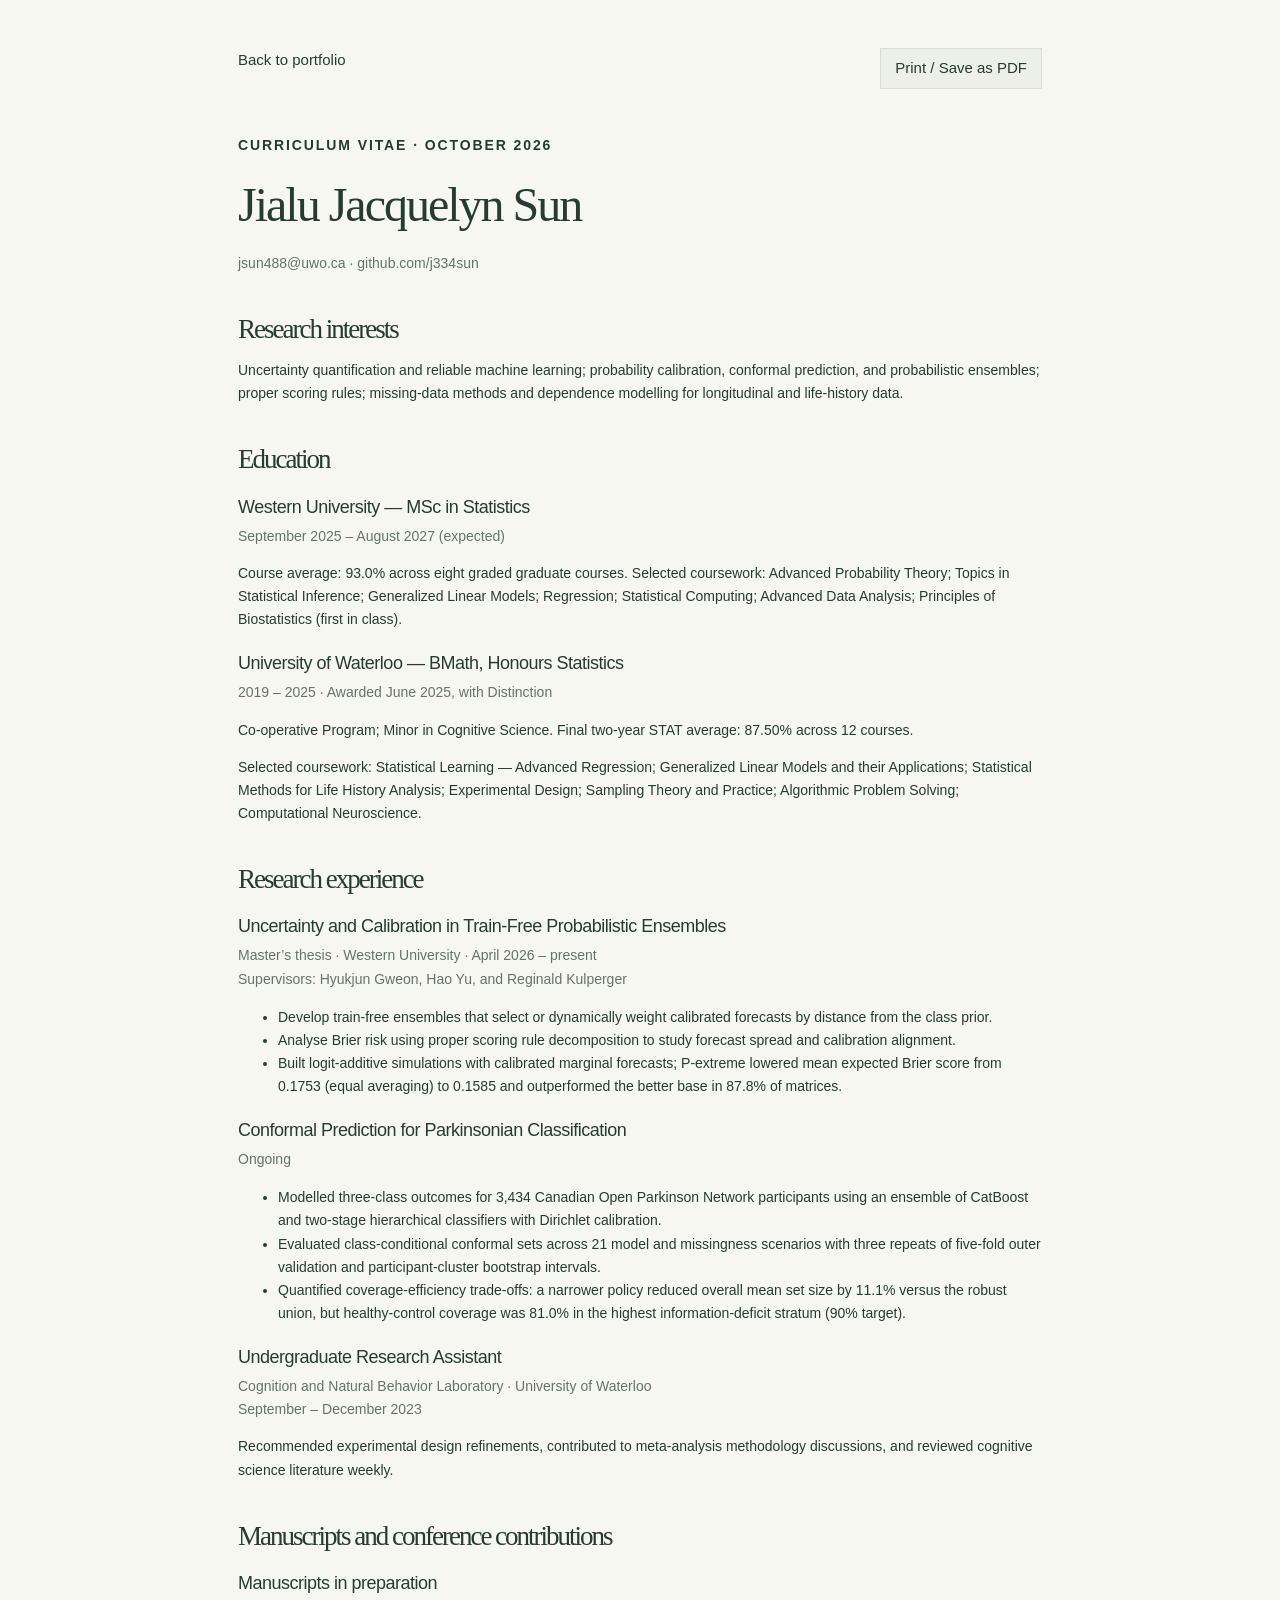
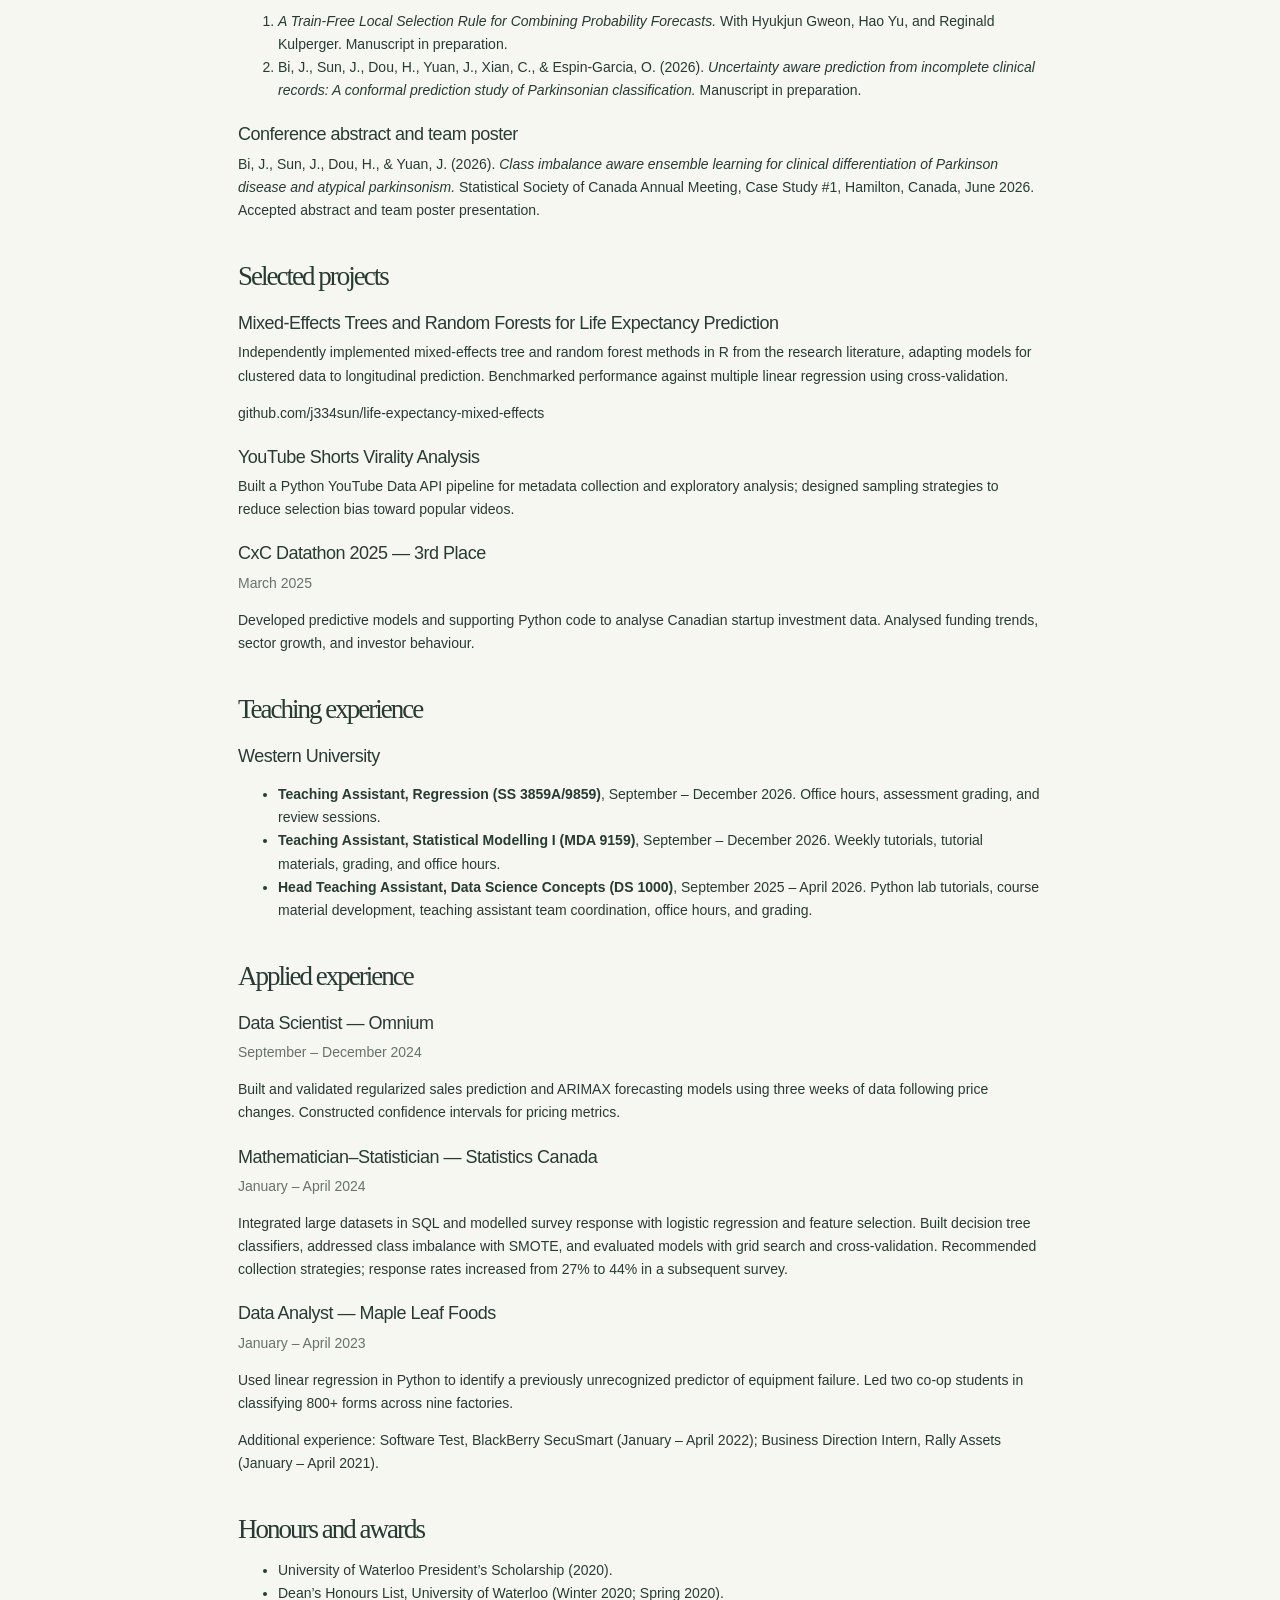
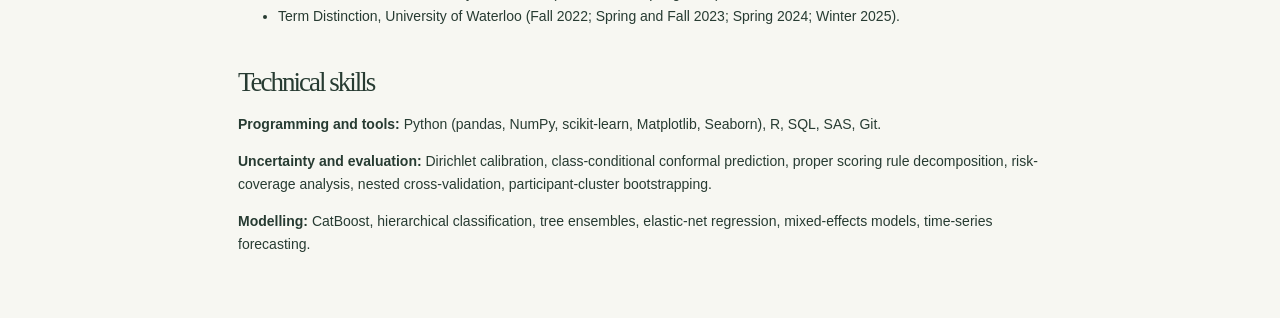
==== commit 7882075a: "Remove Co-op from Software Test title" ====
--- a/cv.html
+++ b/cv.html
@@ -1 +1 @@
-<!doctype html><html lang="en"><head><meta charset="utf-8"><meta name="viewport" content="width=device-width,initial-scale=1"><title>Academic CV — Jialu Jacquelyn Sun</title><meta name="description" content="Academic curriculum vitae of Jialu Jacquelyn Sun, MSc student in Statistics at Western University."><link rel="icon" href="favicon.svg"><link rel="stylesheet" href="styles.css"><script src="script.js" defer></script></head><body class="cv-page"><nav aria-label="CV actions"><a href="index.html">Back to portfolio</a><button type="button" id="print-cv">Print / Save as PDF</button></nav><main><p class="eyebrow" style="margin-top:45px">Curriculum vitae · October 2026</p><h1>Jialu Jacquelyn Sun</h1><p class="cv-sub"><a href="mailto:jsun488@uwo.ca">jsun488@uwo.ca</a> · <a href="https://github.com/j334sun">github.com/j334sun</a></p><h2>Research interests</h2><p>Uncertainty quantification and reliable machine learning; probability calibration, conformal prediction, and probabilistic ensembles; proper scoring rules; missing-data methods and dependence modelling for longitudinal and life-history data.</p><h2>Education</h2><article><h3>Western University — MSc in Statistics</h3><p class="cv-sub">September 2025 – August 2027 (expected)</p><p>Course average: 93.0% across eight graded graduate courses. Selected coursework: Advanced Probability Theory; Topics in Statistical Inference; Generalized Linear Models; Regression; Statistical Computing; Advanced Data Analysis; Principles of Biostatistics (first in class).</p></article><article><h3>University of Waterloo — BMath, Honours Statistics</h3><p class="cv-sub">2019 – 2025 · Awarded June 2025, with Distinction</p><p>Co-operative Program; Minor in Cognitive Science. Final two-year STAT average: 87.50% across 12 courses.</p><p>Selected coursework: Statistical Learning — Advanced Regression; Generalized Linear Models and their Applications; Statistical Methods for Life History Analysis; Experimental Design; Sampling Theory and Practice; Algorithmic Problem Solving; Computational Neuroscience.</p></article><h2>Research experience</h2><article><h3>Uncertainty and Calibration in Train-Free Probabilistic Ensembles</h3><p class="cv-sub">Master’s thesis · Western University · April 2026 – present<br>Supervisors: Hyukjun Gweon, Hao Yu, and Reginald Kulperger</p><ul><li>Develop train-free ensembles that select or dynamically weight calibrated forecasts by distance from the class prior.</li><li>Analyse Brier risk using proper scoring rule decomposition to study forecast spread and calibration alignment.</li><li>Built logit-additive simulations with calibrated marginal forecasts; P-extreme lowered mean expected Brier score from 0.1753 (equal averaging) to 0.1585 and outperformed the better base in 87.8% of matrices.</li></ul></article><article><h3>Conformal Prediction for Parkinsonian Classification</h3><p class="cv-sub">Ongoing</p><ul><li>Modelled three-class outcomes for 3,434 Canadian Open Parkinson Network participants using an ensemble of CatBoost and two-stage hierarchical classifiers with Dirichlet calibration.</li><li>Evaluated class-conditional conformal sets across 21 model and missingness scenarios with three repeats of five-fold outer validation and participant-cluster bootstrap intervals.</li><li>Quantified coverage-efficiency trade-offs: a narrower policy reduced overall mean set size by 11.1% versus the robust union, but healthy-control coverage was 81.0% in the highest information-deficit stratum (90% target).</li></ul></article><article><h3>Undergraduate Research Assistant</h3><p class="cv-sub">Cognition and Natural Behavior Laboratory · University of Waterloo<br>September – December 2023</p><p>Recommended experimental design refinements, contributed to meta-analysis methodology discussions, and reviewed cognitive science literature weekly.</p></article><h2>Manuscripts and conference contributions</h2><h3>Manuscripts in preparation</h3><ol><li><em>A Train-Free Local Selection Rule for Combining Probability Forecasts.</em> With Hyukjun Gweon, Hao Yu, and Reginald Kulperger. Manuscript in preparation.</li><li>Bi, J., Sun, J., Dou, H., Yuan, J., Xian, C., &amp; Espin-Garcia, O. (2026). <em>Uncertainty aware prediction from incomplete clinical records: A conformal prediction study of Parkinsonian classification.</em> Manuscript in preparation.</li></ol><h3>Conference abstract and team poster</h3><p>Bi, J., Sun, J., Dou, H., &amp; Yuan, J. (2026). <em>Class imbalance aware ensemble learning for clinical differentiation of Parkinson disease and atypical parkinsonism.</em> Statistical Society of Canada Annual Meeting, Case Study #1, Hamilton, Canada, June 2026. Accepted abstract and team poster presentation.</p><h2>Selected projects</h2><article><h3>Mixed-Effects Trees and Random Forests for Life Expectancy Prediction</h3><p>Independently implemented mixed-effects tree and random forest methods in R from the research literature, adapting models for clustered data to longitudinal prediction. Benchmarked performance against multiple linear regression using cross-validation.</p><p><a href="https://github.com/j334sun/life-expectancy-mixed-effects">github.com/j334sun/life-expectancy-mixed-effects</a></p></article><article><h3>YouTube Shorts Virality Analysis</h3><p>Built a Python YouTube Data API pipeline for metadata collection and exploratory analysis; designed sampling strategies to reduce selection bias toward popular videos.</p></article><article><h3>CxC Datathon 2025 — 3rd Place</h3><p class="cv-sub">March 2025</p><p>Developed predictive models and supporting Python code to analyse Canadian startup investment data. Analysed funding trends, sector growth, and investor behaviour.</p></article><h2>Teaching experience</h2><article><h3>Western University</h3><ul><li><strong>Teaching Assistant, Regression (SS 3859A/9859)</strong>, September – December 2026. Office hours, assessment grading, and review sessions.</li><li><strong>Teaching Assistant, Statistical Modelling I (MDA 9159)</strong>, September – December 2026. Weekly tutorials, tutorial materials, grading, and office hours.</li><li><strong>Head Teaching Assistant, Data Science Concepts (DS 1000)</strong>, September 2025 – April 2026. Python lab tutorials, course material development, teaching assistant team coordination, office hours, and grading.</li></ul></article><h2>Applied experience</h2><article><h3>Data Scientist — Omnium</h3><p class="cv-sub">September – December 2024</p><p>Built and validated regularized sales prediction and ARIMAX forecasting models using three weeks of data following price changes. Constructed confidence intervals for pricing metrics.</p></article><article><h3>Mathematician–Statistician — Statistics Canada</h3><p class="cv-sub">January – April 2024</p><p>Integrated large datasets in SQL and modelled survey response with logistic regression and feature selection. Built decision tree classifiers, addressed class imbalance with SMOTE, and evaluated models with grid search and cross-validation. Recommended collection strategies; response rates increased from 27% to 44% in a subsequent survey.</p></article><article><h3>Data Analyst — Maple Leaf Foods</h3><p class="cv-sub">January – April 2023</p><p>Used linear regression in Python to identify a previously unrecognized predictor of equipment failure. Led two co-op students in classifying 800+ forms across nine factories.</p></article><p>Additional experience: Software Test Co-op, BlackBerry SecuSmart (January – April 2022); Business Direction Intern, Rally Assets (January – April 2021).</p><h2>Honours and awards</h2><ul><li>University of Waterloo President’s Scholarship (2020).</li><li>Dean’s Honours List, University of Waterloo (Winter 2020; Spring 2020).</li><li>Term Distinction, University of Waterloo (Fall 2022; Spring and Fall 2023; Spring 2024; Winter 2025).</li></ul><h2>Technical skills</h2><p><strong>Programming and tools:</strong> Python (pandas, NumPy, scikit-learn, Matplotlib, Seaborn), R, SQL, SAS, Git.</p><p><strong>Uncertainty and evaluation:</strong> Dirichlet calibration, class-conditional conformal prediction, proper scoring rule decomposition, risk-coverage analysis, nested cross-validation, participant-cluster bootstrapping.</p><p><strong>Modelling:</strong> CatBoost, hierarchical classification, tree ensembles, elastic-net regression, mixed-effects models, time-series forecasting.</p></main></body></html>
+<!doctype html><html lang="en"><head><meta charset="utf-8"><meta name="viewport" content="width=device-width,initial-scale=1"><title>Academic CV — Jialu Jacquelyn Sun</title><meta name="description" content="Academic curriculum vitae of Jialu Jacquelyn Sun, MSc student in Statistics at Western University."><link rel="icon" href="favicon.svg"><link rel="stylesheet" href="styles.css"><script src="script.js" defer></script></head><body class="cv-page"><nav aria-label="CV actions"><a href="index.html">Back to portfolio</a><button type="button" id="print-cv">Print / Save as PDF</button></nav><main><p class="eyebrow" style="margin-top:45px">Curriculum vitae · October 2026</p><h1>Jialu Jacquelyn Sun</h1><p class="cv-sub"><a href="mailto:jsun488@uwo.ca">jsun488@uwo.ca</a> · <a href="https://github.com/j334sun">github.com/j334sun</a></p><h2>Research interests</h2><p>Uncertainty quantification and reliable machine learning; probability calibration, conformal prediction, and probabilistic ensembles; proper scoring rules; missing-data methods and dependence modelling for longitudinal and life-history data.</p><h2>Education</h2><article><h3>Western University — MSc in Statistics</h3><p class="cv-sub">September 2025 – August 2027 (expected)</p><p>Course average: 93.0% across eight graded graduate courses. Selected coursework: Advanced Probability Theory; Topics in Statistical Inference; Generalized Linear Models; Regression; Statistical Computing; Advanced Data Analysis; Principles of Biostatistics (first in class).</p></article><article><h3>University of Waterloo — BMath, Honours Statistics</h3><p class="cv-sub">2019 – 2025 · Awarded June 2025, with Distinction</p><p>Co-operative Program; Minor in Cognitive Science. Final two-year STAT average: 87.50% across 12 courses.</p><p>Selected coursework: Statistical Learning — Advanced Regression; Generalized Linear Models and their Applications; Statistical Methods for Life History Analysis; Experimental Design; Sampling Theory and Practice; Algorithmic Problem Solving; Computational Neuroscience.</p></article><h2>Research experience</h2><article><h3>Uncertainty and Calibration in Train-Free Probabilistic Ensembles</h3><p class="cv-sub">Master’s thesis · Western University · April 2026 – present<br>Supervisors: Hyukjun Gweon, Hao Yu, and Reginald Kulperger</p><ul><li>Develop train-free ensembles that select or dynamically weight calibrated forecasts by distance from the class prior.</li><li>Analyse Brier risk using proper scoring rule decomposition to study forecast spread and calibration alignment.</li><li>Built logit-additive simulations with calibrated marginal forecasts; P-extreme lowered mean expected Brier score from 0.1753 (equal averaging) to 0.1585 and outperformed the better base in 87.8% of matrices.</li></ul></article><article><h3>Conformal Prediction for Parkinsonian Classification</h3><p class="cv-sub">Ongoing</p><ul><li>Modelled three-class outcomes for 3,434 Canadian Open Parkinson Network participants using an ensemble of CatBoost and two-stage hierarchical classifiers with Dirichlet calibration.</li><li>Evaluated class-conditional conformal sets across 21 model and missingness scenarios with three repeats of five-fold outer validation and participant-cluster bootstrap intervals.</li><li>Quantified coverage-efficiency trade-offs: a narrower policy reduced overall mean set size by 11.1% versus the robust union, but healthy-control coverage was 81.0% in the highest information-deficit stratum (90% target).</li></ul></article><article><h3>Undergraduate Research Assistant</h3><p class="cv-sub">Cognition and Natural Behavior Laboratory · University of Waterloo<br>September – December 2023</p><p>Recommended experimental design refinements, contributed to meta-analysis methodology discussions, and reviewed cognitive science literature weekly.</p></article><h2>Manuscripts and conference contributions</h2><h3>Manuscripts in preparation</h3><ol><li><em>A Train-Free Local Selection Rule for Combining Probability Forecasts.</em> With Hyukjun Gweon, Hao Yu, and Reginald Kulperger. Manuscript in preparation.</li><li>Bi, J., Sun, J., Dou, H., Yuan, J., Xian, C., &amp; Espin-Garcia, O. (2026). <em>Uncertainty aware prediction from incomplete clinical records: A conformal prediction study of Parkinsonian classification.</em> Manuscript in preparation.</li></ol><h3>Conference abstract and team poster</h3><p>Bi, J., Sun, J., Dou, H., &amp; Yuan, J. (2026). <em>Class imbalance aware ensemble learning for clinical differentiation of Parkinson disease and atypical parkinsonism.</em> Statistical Society of Canada Annual Meeting, Case Study #1, Hamilton, Canada, June 2026. Accepted abstract and team poster presentation.</p><h2>Selected projects</h2><article><h3>Mixed-Effects Trees and Random Forests for Life Expectancy Prediction</h3><p>Independently implemented mixed-effects tree and random forest methods in R from the research literature, adapting models for clustered data to longitudinal prediction. Benchmarked performance against multiple linear regression using cross-validation.</p><p><a href="https://github.com/j334sun/life-expectancy-mixed-effects">github.com/j334sun/life-expectancy-mixed-effects</a></p></article><article><h3>YouTube Shorts Virality Analysis</h3><p>Built a Python YouTube Data API pipeline for metadata collection and exploratory analysis; designed sampling strategies to reduce selection bias toward popular videos.</p></article><article><h3>CxC Datathon 2025 — 3rd Place</h3><p class="cv-sub">March 2025</p><p>Developed predictive models and supporting Python code to analyse Canadian startup investment data. Analysed funding trends, sector growth, and investor behaviour.</p></article><h2>Teaching experience</h2><article><h3>Western University</h3><ul><li><strong>Teaching Assistant, Regression (SS 3859A/9859)</strong>, September – December 2026. Office hours, assessment grading, and review sessions.</li><li><strong>Teaching Assistant, Statistical Modelling I (MDA 9159)</strong>, September – December 2026. Weekly tutorials, tutorial materials, grading, and office hours.</li><li><strong>Head Teaching Assistant, Data Science Concepts (DS 1000)</strong>, September 2025 – April 2026. Python lab tutorials, course material development, teaching assistant team coordination, office hours, and grading.</li></ul></article><h2>Applied experience</h2><article><h3>Data Scientist — Omnium</h3><p class="cv-sub">September – December 2024</p><p>Built and validated regularized sales prediction and ARIMAX forecasting models using three weeks of data following price changes. Constructed confidence intervals for pricing metrics.</p></article><article><h3>Mathematician–Statistician — Statistics Canada</h3><p class="cv-sub">January – April 2024</p><p>Integrated large datasets in SQL and modelled survey response with logistic regression and feature selection. Built decision tree classifiers, addressed class imbalance with SMOTE, and evaluated models with grid search and cross-validation. Recommended collection strategies; response rates increased from 27% to 44% in a subsequent survey.</p></article><article><h3>Data Analyst — Maple Leaf Foods</h3><p class="cv-sub">January – April 2023</p><p>Used linear regression in Python to identify a previously unrecognized predictor of equipment failure. Led two co-op students in classifying 800+ forms across nine factories.</p></article><p>Additional experience: Software Test, BlackBerry SecuSmart (January – April 2022); Business Direction Intern, Rally Assets (January – April 2021).</p><h2>Honours and awards</h2><ul><li>University of Waterloo President’s Scholarship (2020).</li><li>Dean’s Honours List, University of Waterloo (Winter 2020; Spring 2020).</li><li>Term Distinction, University of Waterloo (Fall 2022; Spring and Fall 2023; Spring 2024; Winter 2025).</li></ul><h2>Technical skills</h2><p><strong>Programming and tools:</strong> Python (pandas, NumPy, scikit-learn, Matplotlib, Seaborn), R, SQL, SAS, Git.</p><p><strong>Uncertainty and evaluation:</strong> Dirichlet calibration, class-conditional conformal prediction, proper scoring rule decomposition, risk-coverage analysis, nested cross-validation, participant-cluster bootstrapping.</p><p><strong>Modelling:</strong> CatBoost, hierarchical classification, tree ensembles, elastic-net regression, mixed-effects models, time-series forecasting.</p></main></body></html>
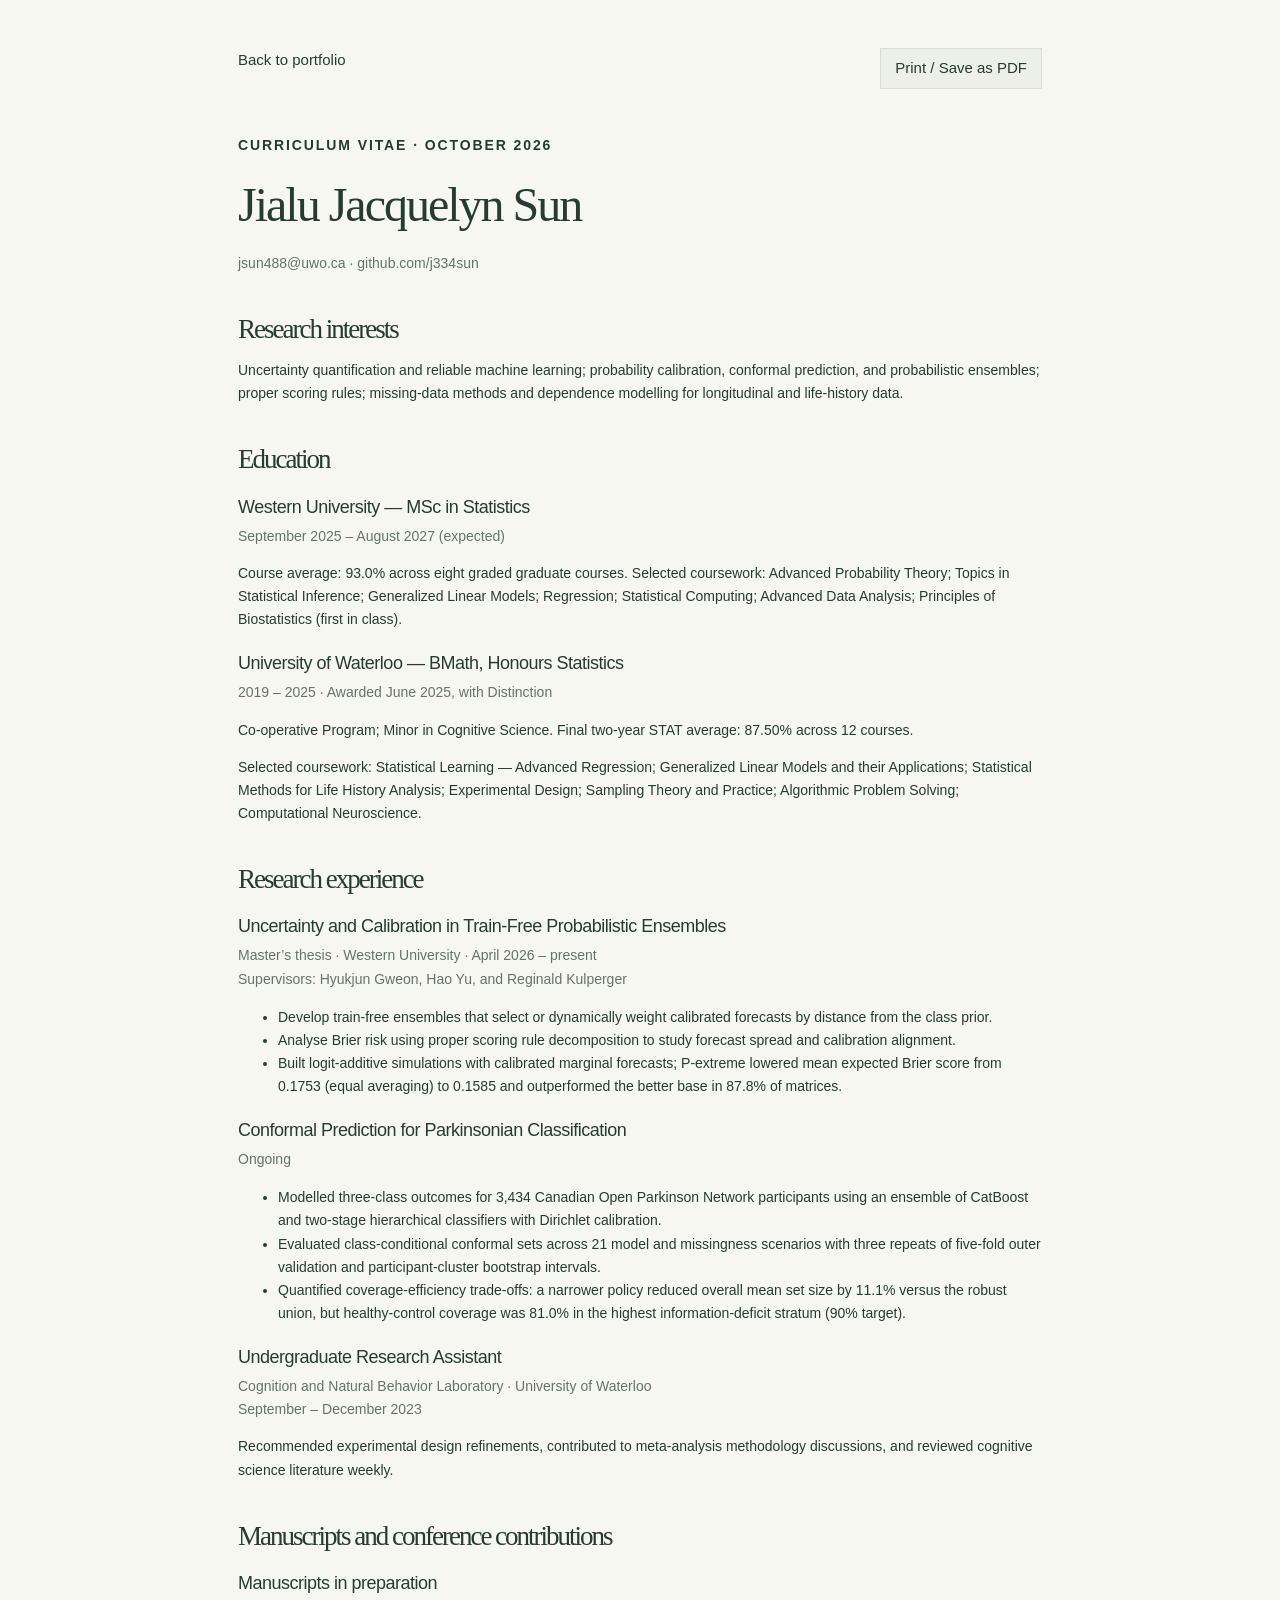
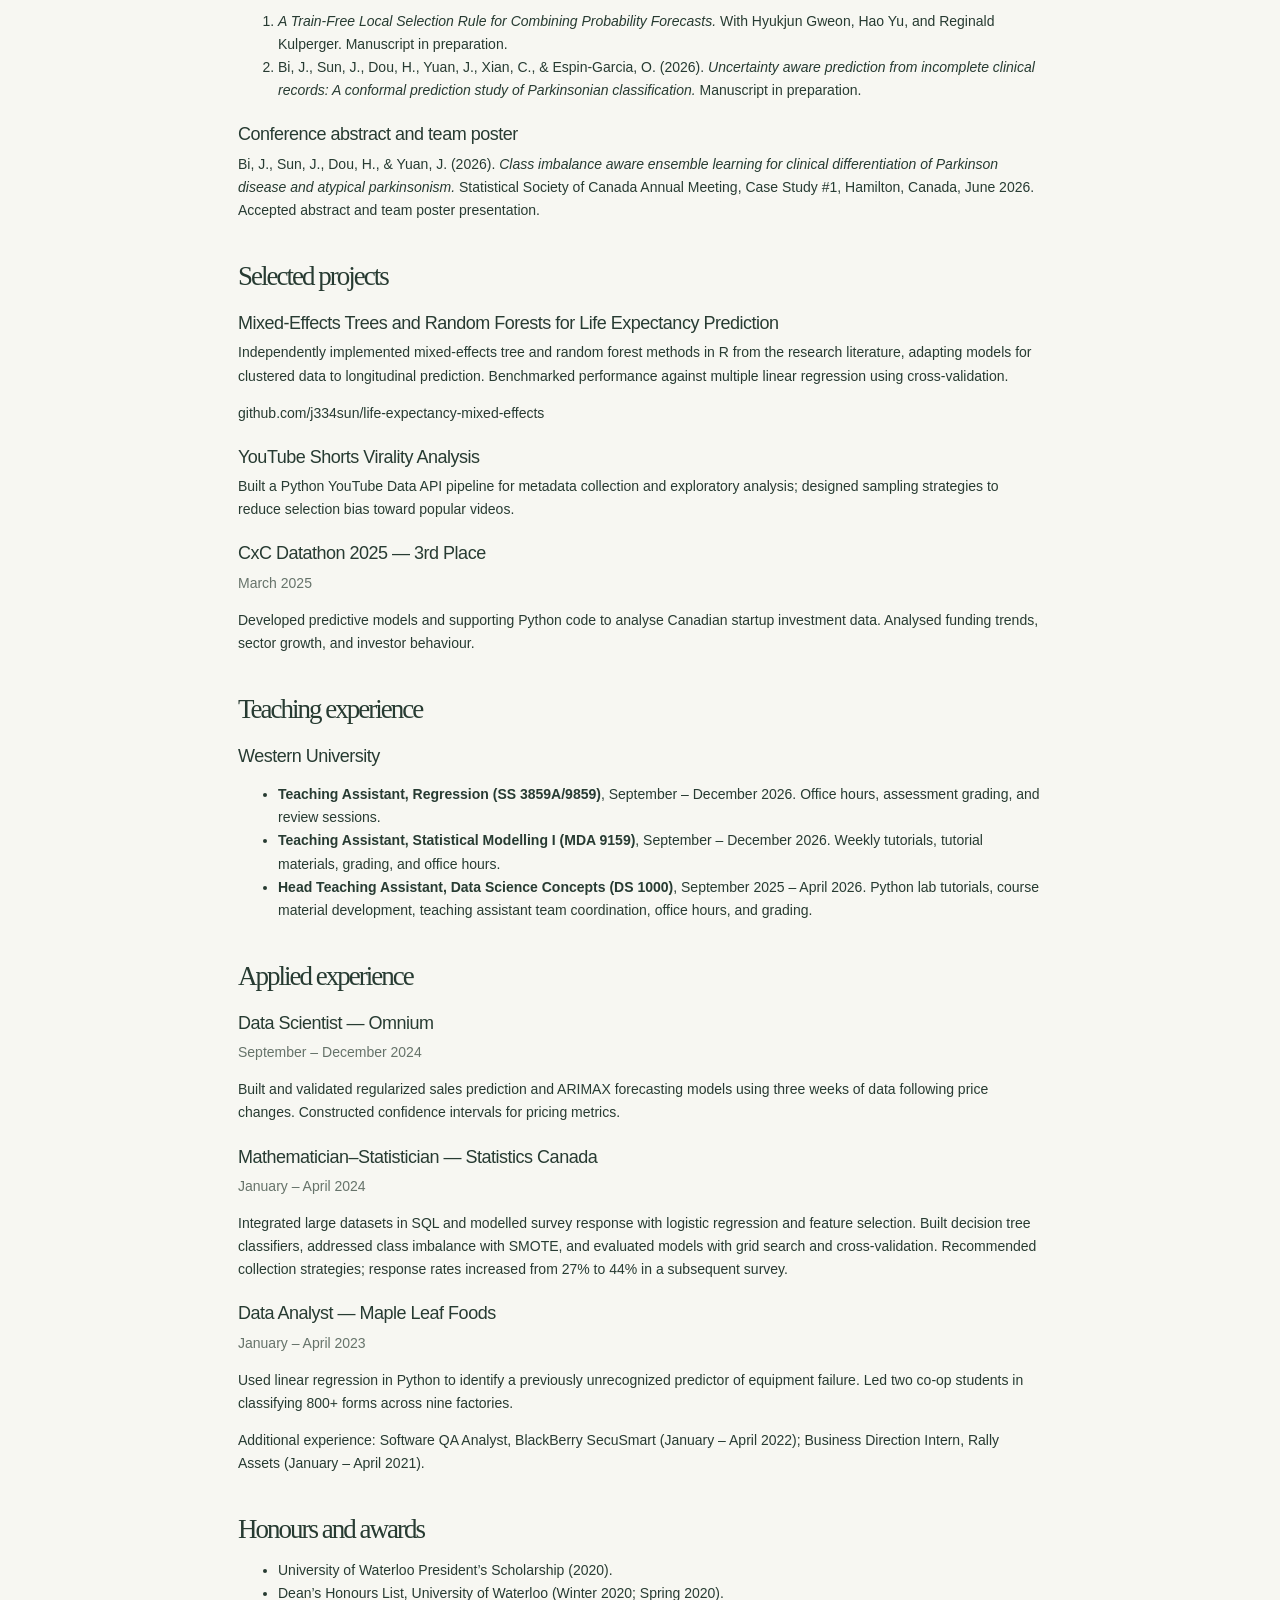
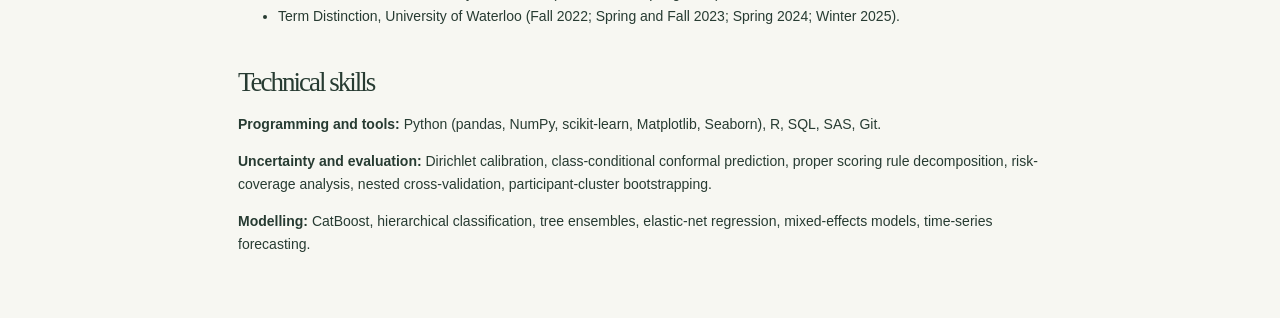
==== commit cc87ac05: "Use Software QA Analyst for BlackBerry role" ====
--- a/cv.html
+++ b/cv.html
@@ -1 +1 @@
-<!doctype html><html lang="en"><head><meta charset="utf-8"><meta name="viewport" content="width=device-width,initial-scale=1"><title>Academic CV — Jialu Jacquelyn Sun</title><meta name="description" content="Academic curriculum vitae of Jialu Jacquelyn Sun, MSc student in Statistics at Western University."><link rel="icon" href="favicon.svg"><link rel="stylesheet" href="styles.css"><script src="script.js" defer></script></head><body class="cv-page"><nav aria-label="CV actions"><a href="index.html">Back to portfolio</a><button type="button" id="print-cv">Print / Save as PDF</button></nav><main><p class="eyebrow" style="margin-top:45px">Curriculum vitae · October 2026</p><h1>Jialu Jacquelyn Sun</h1><p class="cv-sub"><a href="mailto:jsun488@uwo.ca">jsun488@uwo.ca</a> · <a href="https://github.com/j334sun">github.com/j334sun</a></p><h2>Research interests</h2><p>Uncertainty quantification and reliable machine learning; probability calibration, conformal prediction, and probabilistic ensembles; proper scoring rules; missing-data methods and dependence modelling for longitudinal and life-history data.</p><h2>Education</h2><article><h3>Western University — MSc in Statistics</h3><p class="cv-sub">September 2025 – August 2027 (expected)</p><p>Course average: 93.0% across eight graded graduate courses. Selected coursework: Advanced Probability Theory; Topics in Statistical Inference; Generalized Linear Models; Regression; Statistical Computing; Advanced Data Analysis; Principles of Biostatistics (first in class).</p></article><article><h3>University of Waterloo — BMath, Honours Statistics</h3><p class="cv-sub">2019 – 2025 · Awarded June 2025, with Distinction</p><p>Co-operative Program; Minor in Cognitive Science. Final two-year STAT average: 87.50% across 12 courses.</p><p>Selected coursework: Statistical Learning — Advanced Regression; Generalized Linear Models and their Applications; Statistical Methods for Life History Analysis; Experimental Design; Sampling Theory and Practice; Algorithmic Problem Solving; Computational Neuroscience.</p></article><h2>Research experience</h2><article><h3>Uncertainty and Calibration in Train-Free Probabilistic Ensembles</h3><p class="cv-sub">Master’s thesis · Western University · April 2026 – present<br>Supervisors: Hyukjun Gweon, Hao Yu, and Reginald Kulperger</p><ul><li>Develop train-free ensembles that select or dynamically weight calibrated forecasts by distance from the class prior.</li><li>Analyse Brier risk using proper scoring rule decomposition to study forecast spread and calibration alignment.</li><li>Built logit-additive simulations with calibrated marginal forecasts; P-extreme lowered mean expected Brier score from 0.1753 (equal averaging) to 0.1585 and outperformed the better base in 87.8% of matrices.</li></ul></article><article><h3>Conformal Prediction for Parkinsonian Classification</h3><p class="cv-sub">Ongoing</p><ul><li>Modelled three-class outcomes for 3,434 Canadian Open Parkinson Network participants using an ensemble of CatBoost and two-stage hierarchical classifiers with Dirichlet calibration.</li><li>Evaluated class-conditional conformal sets across 21 model and missingness scenarios with three repeats of five-fold outer validation and participant-cluster bootstrap intervals.</li><li>Quantified coverage-efficiency trade-offs: a narrower policy reduced overall mean set size by 11.1% versus the robust union, but healthy-control coverage was 81.0% in the highest information-deficit stratum (90% target).</li></ul></article><article><h3>Undergraduate Research Assistant</h3><p class="cv-sub">Cognition and Natural Behavior Laboratory · University of Waterloo<br>September – December 2023</p><p>Recommended experimental design refinements, contributed to meta-analysis methodology discussions, and reviewed cognitive science literature weekly.</p></article><h2>Manuscripts and conference contributions</h2><h3>Manuscripts in preparation</h3><ol><li><em>A Train-Free Local Selection Rule for Combining Probability Forecasts.</em> With Hyukjun Gweon, Hao Yu, and Reginald Kulperger. Manuscript in preparation.</li><li>Bi, J., Sun, J., Dou, H., Yuan, J., Xian, C., &amp; Espin-Garcia, O. (2026). <em>Uncertainty aware prediction from incomplete clinical records: A conformal prediction study of Parkinsonian classification.</em> Manuscript in preparation.</li></ol><h3>Conference abstract and team poster</h3><p>Bi, J., Sun, J., Dou, H., &amp; Yuan, J. (2026). <em>Class imbalance aware ensemble learning for clinical differentiation of Parkinson disease and atypical parkinsonism.</em> Statistical Society of Canada Annual Meeting, Case Study #1, Hamilton, Canada, June 2026. Accepted abstract and team poster presentation.</p><h2>Selected projects</h2><article><h3>Mixed-Effects Trees and Random Forests for Life Expectancy Prediction</h3><p>Independently implemented mixed-effects tree and random forest methods in R from the research literature, adapting models for clustered data to longitudinal prediction. Benchmarked performance against multiple linear regression using cross-validation.</p><p><a href="https://github.com/j334sun/life-expectancy-mixed-effects">github.com/j334sun/life-expectancy-mixed-effects</a></p></article><article><h3>YouTube Shorts Virality Analysis</h3><p>Built a Python YouTube Data API pipeline for metadata collection and exploratory analysis; designed sampling strategies to reduce selection bias toward popular videos.</p></article><article><h3>CxC Datathon 2025 — 3rd Place</h3><p class="cv-sub">March 2025</p><p>Developed predictive models and supporting Python code to analyse Canadian startup investment data. Analysed funding trends, sector growth, and investor behaviour.</p></article><h2>Teaching experience</h2><article><h3>Western University</h3><ul><li><strong>Teaching Assistant, Regression (SS 3859A/9859)</strong>, September – December 2026. Office hours, assessment grading, and review sessions.</li><li><strong>Teaching Assistant, Statistical Modelling I (MDA 9159)</strong>, September – December 2026. Weekly tutorials, tutorial materials, grading, and office hours.</li><li><strong>Head Teaching Assistant, Data Science Concepts (DS 1000)</strong>, September 2025 – April 2026. Python lab tutorials, course material development, teaching assistant team coordination, office hours, and grading.</li></ul></article><h2>Applied experience</h2><article><h3>Data Scientist — Omnium</h3><p class="cv-sub">September – December 2024</p><p>Built and validated regularized sales prediction and ARIMAX forecasting models using three weeks of data following price changes. Constructed confidence intervals for pricing metrics.</p></article><article><h3>Mathematician–Statistician — Statistics Canada</h3><p class="cv-sub">January – April 2024</p><p>Integrated large datasets in SQL and modelled survey response with logistic regression and feature selection. Built decision tree classifiers, addressed class imbalance with SMOTE, and evaluated models with grid search and cross-validation. Recommended collection strategies; response rates increased from 27% to 44% in a subsequent survey.</p></article><article><h3>Data Analyst — Maple Leaf Foods</h3><p class="cv-sub">January – April 2023</p><p>Used linear regression in Python to identify a previously unrecognized predictor of equipment failure. Led two co-op students in classifying 800+ forms across nine factories.</p></article><p>Additional experience: Software Test, BlackBerry SecuSmart (January – April 2022); Business Direction Intern, Rally Assets (January – April 2021).</p><h2>Honours and awards</h2><ul><li>University of Waterloo President’s Scholarship (2020).</li><li>Dean’s Honours List, University of Waterloo (Winter 2020; Spring 2020).</li><li>Term Distinction, University of Waterloo (Fall 2022; Spring and Fall 2023; Spring 2024; Winter 2025).</li></ul><h2>Technical skills</h2><p><strong>Programming and tools:</strong> Python (pandas, NumPy, scikit-learn, Matplotlib, Seaborn), R, SQL, SAS, Git.</p><p><strong>Uncertainty and evaluation:</strong> Dirichlet calibration, class-conditional conformal prediction, proper scoring rule decomposition, risk-coverage analysis, nested cross-validation, participant-cluster bootstrapping.</p><p><strong>Modelling:</strong> CatBoost, hierarchical classification, tree ensembles, elastic-net regression, mixed-effects models, time-series forecasting.</p></main></body></html>
+<!doctype html><html lang="en"><head><meta charset="utf-8"><meta name="viewport" content="width=device-width,initial-scale=1"><title>Academic CV — Jialu Jacquelyn Sun</title><meta name="description" content="Academic curriculum vitae of Jialu Jacquelyn Sun, MSc student in Statistics at Western University."><link rel="icon" href="favicon.svg"><link rel="stylesheet" href="styles.css"><script src="script.js" defer></script></head><body class="cv-page"><nav aria-label="CV actions"><a href="index.html">Back to portfolio</a><button type="button" id="print-cv">Print / Save as PDF</button></nav><main><p class="eyebrow" style="margin-top:45px">Curriculum vitae · October 2026</p><h1>Jialu Jacquelyn Sun</h1><p class="cv-sub"><a href="mailto:jsun488@uwo.ca">jsun488@uwo.ca</a> · <a href="https://github.com/j334sun">github.com/j334sun</a></p><h2>Research interests</h2><p>Uncertainty quantification and reliable machine learning; probability calibration, conformal prediction, and probabilistic ensembles; proper scoring rules; missing-data methods and dependence modelling for longitudinal and life-history data.</p><h2>Education</h2><article><h3>Western University — MSc in Statistics</h3><p class="cv-sub">September 2025 – August 2027 (expected)</p><p>Course average: 93.0% across eight graded graduate courses. Selected coursework: Advanced Probability Theory; Topics in Statistical Inference; Generalized Linear Models; Regression; Statistical Computing; Advanced Data Analysis; Principles of Biostatistics (first in class).</p></article><article><h3>University of Waterloo — BMath, Honours Statistics</h3><p class="cv-sub">2019 – 2025 · Awarded June 2025, with Distinction</p><p>Co-operative Program; Minor in Cognitive Science. Final two-year STAT average: 87.50% across 12 courses.</p><p>Selected coursework: Statistical Learning — Advanced Regression; Generalized Linear Models and their Applications; Statistical Methods for Life History Analysis; Experimental Design; Sampling Theory and Practice; Algorithmic Problem Solving; Computational Neuroscience.</p></article><h2>Research experience</h2><article><h3>Uncertainty and Calibration in Train-Free Probabilistic Ensembles</h3><p class="cv-sub">Master’s thesis · Western University · April 2026 – present<br>Supervisors: Hyukjun Gweon, Hao Yu, and Reginald Kulperger</p><ul><li>Develop train-free ensembles that select or dynamically weight calibrated forecasts by distance from the class prior.</li><li>Analyse Brier risk using proper scoring rule decomposition to study forecast spread and calibration alignment.</li><li>Built logit-additive simulations with calibrated marginal forecasts; P-extreme lowered mean expected Brier score from 0.1753 (equal averaging) to 0.1585 and outperformed the better base in 87.8% of matrices.</li></ul></article><article><h3>Conformal Prediction for Parkinsonian Classification</h3><p class="cv-sub">Ongoing</p><ul><li>Modelled three-class outcomes for 3,434 Canadian Open Parkinson Network participants using an ensemble of CatBoost and two-stage hierarchical classifiers with Dirichlet calibration.</li><li>Evaluated class-conditional conformal sets across 21 model and missingness scenarios with three repeats of five-fold outer validation and participant-cluster bootstrap intervals.</li><li>Quantified coverage-efficiency trade-offs: a narrower policy reduced overall mean set size by 11.1% versus the robust union, but healthy-control coverage was 81.0% in the highest information-deficit stratum (90% target).</li></ul></article><article><h3>Undergraduate Research Assistant</h3><p class="cv-sub">Cognition and Natural Behavior Laboratory · University of Waterloo<br>September – December 2023</p><p>Recommended experimental design refinements, contributed to meta-analysis methodology discussions, and reviewed cognitive science literature weekly.</p></article><h2>Manuscripts and conference contributions</h2><h3>Manuscripts in preparation</h3><ol><li><em>A Train-Free Local Selection Rule for Combining Probability Forecasts.</em> With Hyukjun Gweon, Hao Yu, and Reginald Kulperger. Manuscript in preparation.</li><li>Bi, J., Sun, J., Dou, H., Yuan, J., Xian, C., &amp; Espin-Garcia, O. (2026). <em>Uncertainty aware prediction from incomplete clinical records: A conformal prediction study of Parkinsonian classification.</em> Manuscript in preparation.</li></ol><h3>Conference abstract and team poster</h3><p>Bi, J., Sun, J., Dou, H., &amp; Yuan, J. (2026). <em>Class imbalance aware ensemble learning for clinical differentiation of Parkinson disease and atypical parkinsonism.</em> Statistical Society of Canada Annual Meeting, Case Study #1, Hamilton, Canada, June 2026. Accepted abstract and team poster presentation.</p><h2>Selected projects</h2><article><h3>Mixed-Effects Trees and Random Forests for Life Expectancy Prediction</h3><p>Independently implemented mixed-effects tree and random forest methods in R from the research literature, adapting models for clustered data to longitudinal prediction. Benchmarked performance against multiple linear regression using cross-validation.</p><p><a href="https://github.com/j334sun/life-expectancy-mixed-effects">github.com/j334sun/life-expectancy-mixed-effects</a></p></article><article><h3>YouTube Shorts Virality Analysis</h3><p>Built a Python YouTube Data API pipeline for metadata collection and exploratory analysis; designed sampling strategies to reduce selection bias toward popular videos.</p></article><article><h3>CxC Datathon 2025 — 3rd Place</h3><p class="cv-sub">March 2025</p><p>Developed predictive models and supporting Python code to analyse Canadian startup investment data. Analysed funding trends, sector growth, and investor behaviour.</p></article><h2>Teaching experience</h2><article><h3>Western University</h3><ul><li><strong>Teaching Assistant, Regression (SS 3859A/9859)</strong>, September – December 2026. Office hours, assessment grading, and review sessions.</li><li><strong>Teaching Assistant, Statistical Modelling I (MDA 9159)</strong>, September – December 2026. Weekly tutorials, tutorial materials, grading, and office hours.</li><li><strong>Head Teaching Assistant, Data Science Concepts (DS 1000)</strong>, September 2025 – April 2026. Python lab tutorials, course material development, teaching assistant team coordination, office hours, and grading.</li></ul></article><h2>Applied experience</h2><article><h3>Data Scientist — Omnium</h3><p class="cv-sub">September – December 2024</p><p>Built and validated regularized sales prediction and ARIMAX forecasting models using three weeks of data following price changes. Constructed confidence intervals for pricing metrics.</p></article><article><h3>Mathematician–Statistician — Statistics Canada</h3><p class="cv-sub">January – April 2024</p><p>Integrated large datasets in SQL and modelled survey response with logistic regression and feature selection. Built decision tree classifiers, addressed class imbalance with SMOTE, and evaluated models with grid search and cross-validation. Recommended collection strategies; response rates increased from 27% to 44% in a subsequent survey.</p></article><article><h3>Data Analyst — Maple Leaf Foods</h3><p class="cv-sub">January – April 2023</p><p>Used linear regression in Python to identify a previously unrecognized predictor of equipment failure. Led two co-op students in classifying 800+ forms across nine factories.</p></article><p>Additional experience: Software QA Analyst, BlackBerry SecuSmart (January – April 2022); Business Direction Intern, Rally Assets (January – April 2021).</p><h2>Honours and awards</h2><ul><li>University of Waterloo President’s Scholarship (2020).</li><li>Dean’s Honours List, University of Waterloo (Winter 2020; Spring 2020).</li><li>Term Distinction, University of Waterloo (Fall 2022; Spring and Fall 2023; Spring 2024; Winter 2025).</li></ul><h2>Technical skills</h2><p><strong>Programming and tools:</strong> Python (pandas, NumPy, scikit-learn, Matplotlib, Seaborn), R, SQL, SAS, Git.</p><p><strong>Uncertainty and evaluation:</strong> Dirichlet calibration, class-conditional conformal prediction, proper scoring rule decomposition, risk-coverage analysis, nested cross-validation, participant-cluster bootstrapping.</p><p><strong>Modelling:</strong> CatBoost, hierarchical classification, tree ensembles, elastic-net regression, mixed-effects models, time-series forecasting.</p></main></body></html>
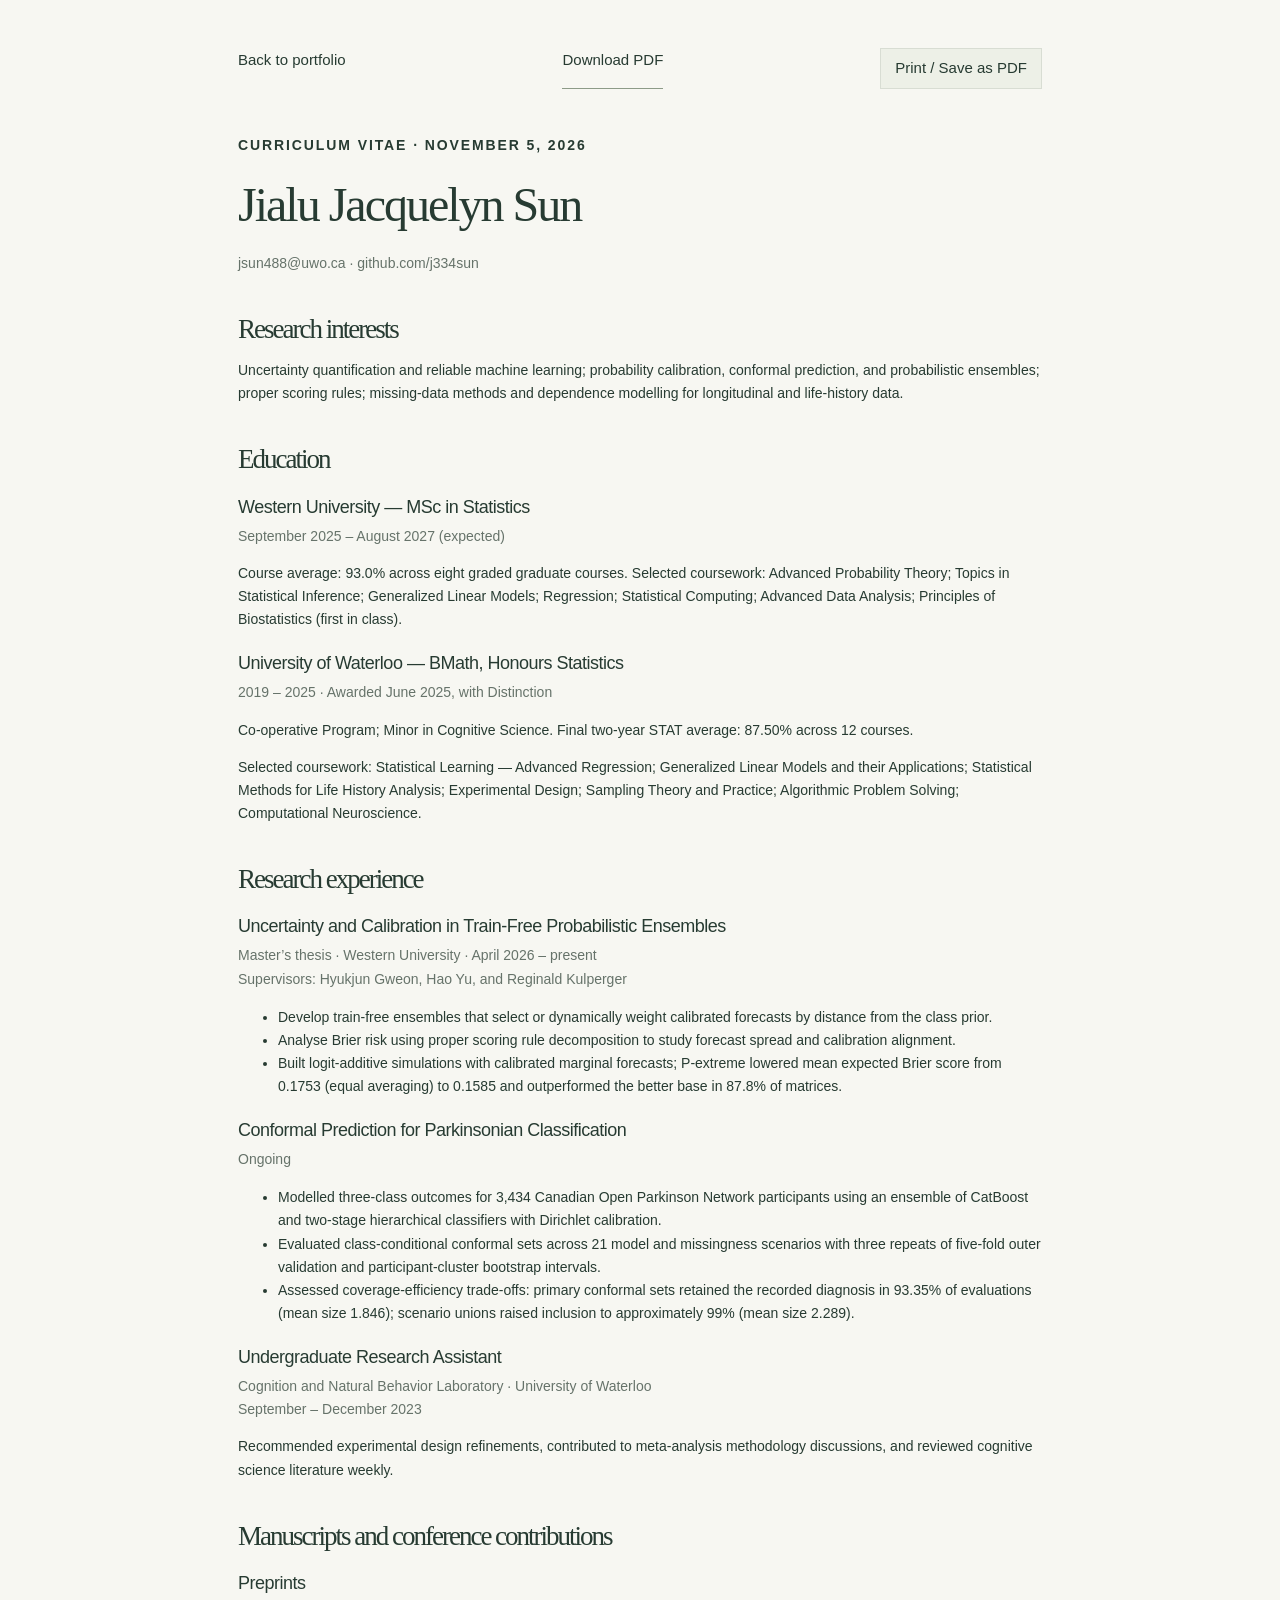
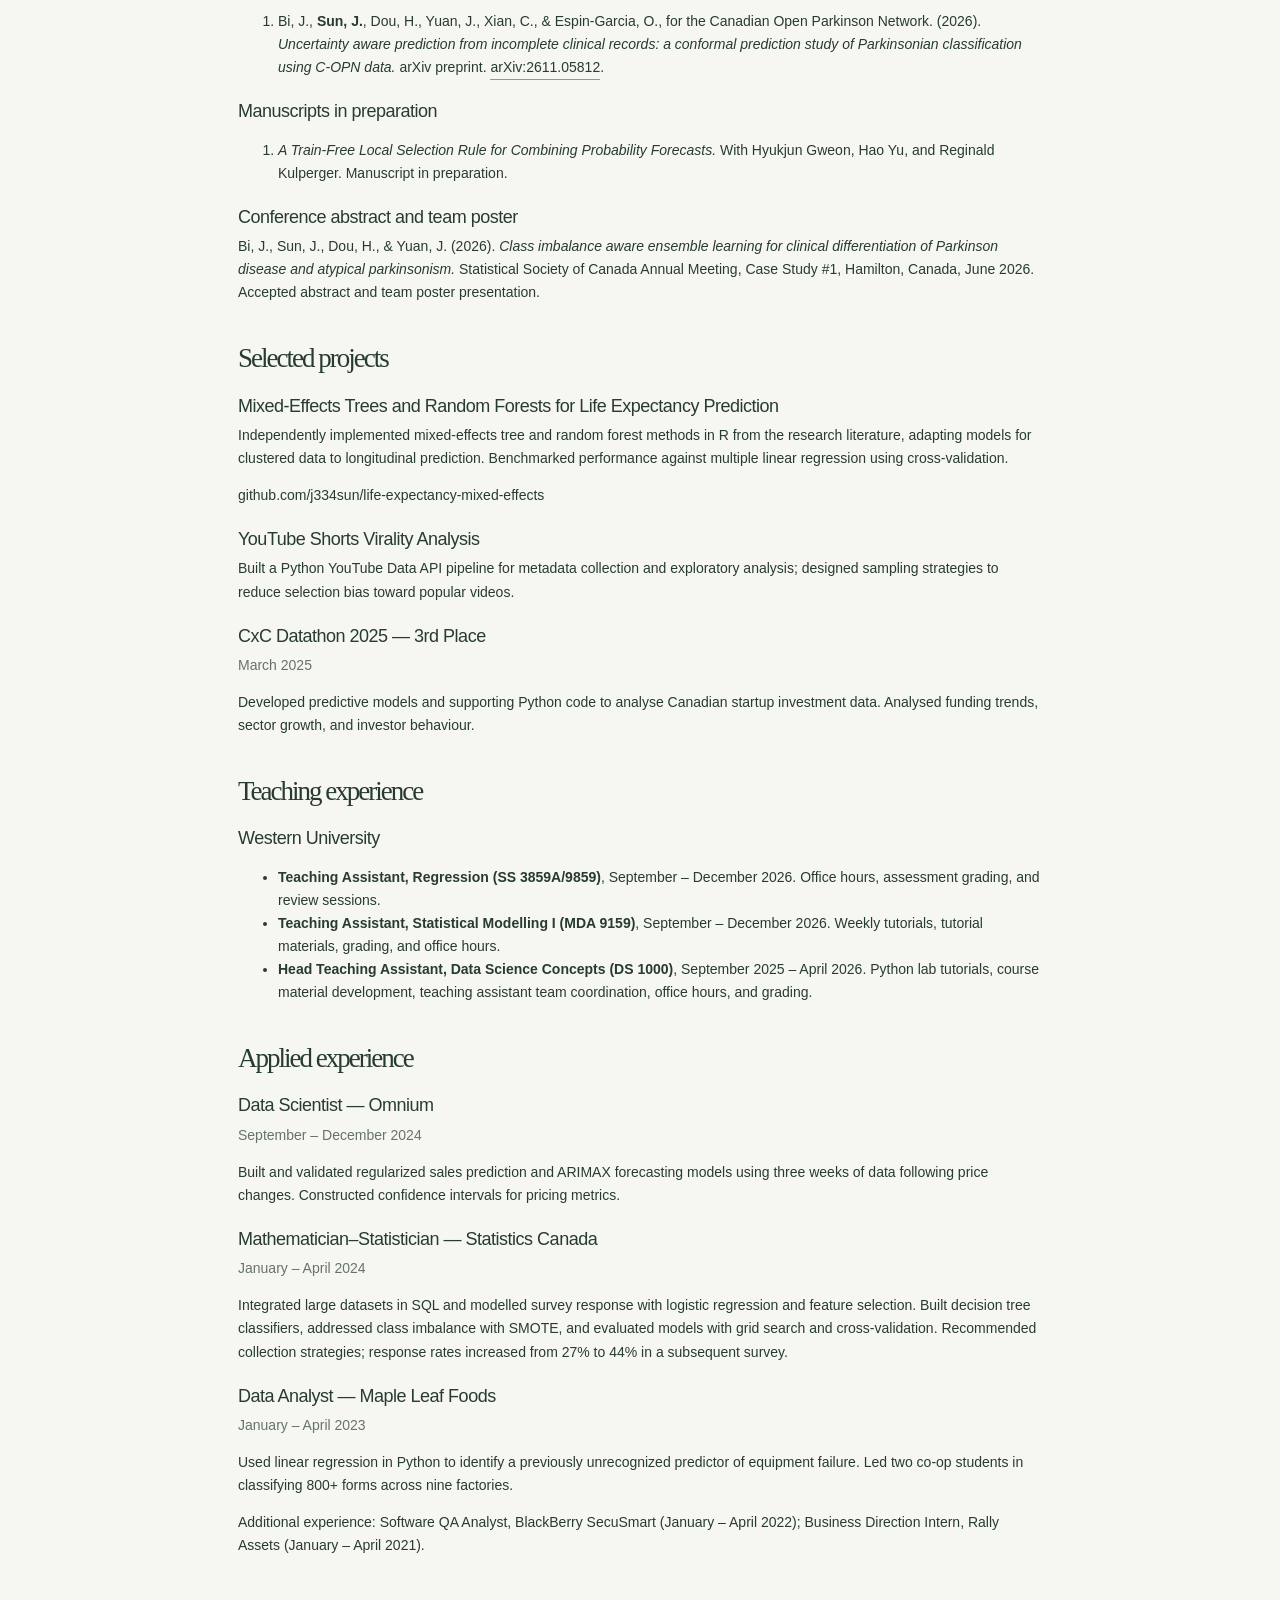
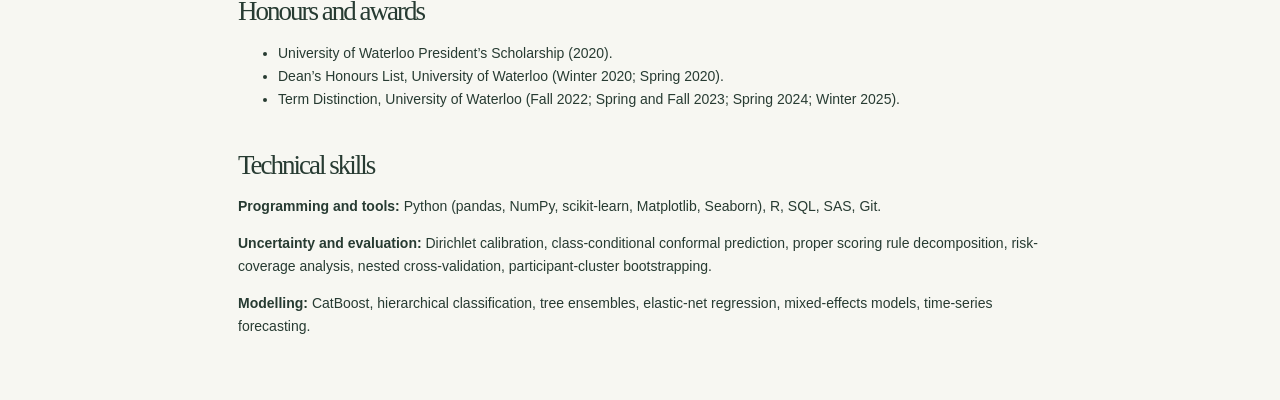
==== commit e36d0551: "Add Parkinsonian classification arXiv preprint and updated CV List the C-OPN manuscript as an arXiv " ====
--- a/cv.html
+++ b/cv.html
@@ -1 +1 @@
-<!doctype html><html lang="en"><head><meta charset="utf-8"><meta name="viewport" content="width=device-width,initial-scale=1"><title>Academic CV — Jialu Jacquelyn Sun</title><meta name="description" content="Academic curriculum vitae of Jialu Jacquelyn Sun, MSc student in Statistics at Western University."><link rel="icon" href="favicon.svg"><link rel="stylesheet" href="styles.css"><script src="script.js" defer></script></head><body class="cv-page"><nav aria-label="CV actions"><a href="index.html">Back to portfolio</a><button type="button" id="print-cv">Print / Save as PDF</button></nav><main><p class="eyebrow" style="margin-top:45px">Curriculum vitae · October 2026</p><h1>Jialu Jacquelyn Sun</h1><p class="cv-sub"><a href="mailto:jsun488@uwo.ca">jsun488@uwo.ca</a> · <a href="https://github.com/j334sun">github.com/j334sun</a></p><h2>Research interests</h2><p>Uncertainty quantification and reliable machine learning; probability calibration, conformal prediction, and probabilistic ensembles; proper scoring rules; missing-data methods and dependence modelling for longitudinal and life-history data.</p><h2>Education</h2><article><h3>Western University — MSc in Statistics</h3><p class="cv-sub">September 2025 – August 2027 (expected)</p><p>Course average: 93.0% across eight graded graduate courses. Selected coursework: Advanced Probability Theory; Topics in Statistical Inference; Generalized Linear Models; Regression; Statistical Computing; Advanced Data Analysis; Principles of Biostatistics (first in class).</p></article><article><h3>University of Waterloo — BMath, Honours Statistics</h3><p class="cv-sub">2019 – 2025 · Awarded June 2025, with Distinction</p><p>Co-operative Program; Minor in Cognitive Science. Final two-year STAT average: 87.50% across 12 courses.</p><p>Selected coursework: Statistical Learning — Advanced Regression; Generalized Linear Models and their Applications; Statistical Methods for Life History Analysis; Experimental Design; Sampling Theory and Practice; Algorithmic Problem Solving; Computational Neuroscience.</p></article><h2>Research experience</h2><article><h3>Uncertainty and Calibration in Train-Free Probabilistic Ensembles</h3><p class="cv-sub">Master’s thesis · Western University · April 2026 – present<br>Supervisors: Hyukjun Gweon, Hao Yu, and Reginald Kulperger</p><ul><li>Develop train-free ensembles that select or dynamically weight calibrated forecasts by distance from the class prior.</li><li>Analyse Brier risk using proper scoring rule decomposition to study forecast spread and calibration alignment.</li><li>Built logit-additive simulations with calibrated marginal forecasts; P-extreme lowered mean expected Brier score from 0.1753 (equal averaging) to 0.1585 and outperformed the better base in 87.8% of matrices.</li></ul></article><article><h3>Conformal Prediction for Parkinsonian Classification</h3><p class="cv-sub">Ongoing</p><ul><li>Modelled three-class outcomes for 3,434 Canadian Open Parkinson Network participants using an ensemble of CatBoost and two-stage hierarchical classifiers with Dirichlet calibration.</li><li>Evaluated class-conditional conformal sets across 21 model and missingness scenarios with three repeats of five-fold outer validation and participant-cluster bootstrap intervals.</li><li>Quantified coverage-efficiency trade-offs: a narrower policy reduced overall mean set size by 11.1% versus the robust union, but healthy-control coverage was 81.0% in the highest information-deficit stratum (90% target).</li></ul></article><article><h3>Undergraduate Research Assistant</h3><p class="cv-sub">Cognition and Natural Behavior Laboratory · University of Waterloo<br>September – December 2023</p><p>Recommended experimental design refinements, contributed to meta-analysis methodology discussions, and reviewed cognitive science literature weekly.</p></article><h2>Manuscripts and conference contributions</h2><h3>Manuscripts in preparation</h3><ol><li><em>A Train-Free Local Selection Rule for Combining Probability Forecasts.</em> With Hyukjun Gweon, Hao Yu, and Reginald Kulperger. Manuscript in preparation.</li><li>Bi, J., Sun, J., Dou, H., Yuan, J., Xian, C., &amp; Espin-Garcia, O. (2026). <em>Uncertainty aware prediction from incomplete clinical records: A conformal prediction study of Parkinsonian classification.</em> Manuscript in preparation.</li></ol><h3>Conference abstract and team poster</h3><p>Bi, J., Sun, J., Dou, H., &amp; Yuan, J. (2026). <em>Class imbalance aware ensemble learning for clinical differentiation of Parkinson disease and atypical parkinsonism.</em> Statistical Society of Canada Annual Meeting, Case Study #1, Hamilton, Canada, June 2026. Accepted abstract and team poster presentation.</p><h2>Selected projects</h2><article><h3>Mixed-Effects Trees and Random Forests for Life Expectancy Prediction</h3><p>Independently implemented mixed-effects tree and random forest methods in R from the research literature, adapting models for clustered data to longitudinal prediction. Benchmarked performance against multiple linear regression using cross-validation.</p><p><a href="https://github.com/j334sun/life-expectancy-mixed-effects">github.com/j334sun/life-expectancy-mixed-effects</a></p></article><article><h3>YouTube Shorts Virality Analysis</h3><p>Built a Python YouTube Data API pipeline for metadata collection and exploratory analysis; designed sampling strategies to reduce selection bias toward popular videos.</p></article><article><h3>CxC Datathon 2025 — 3rd Place</h3><p class="cv-sub">March 2025</p><p>Developed predictive models and supporting Python code to analyse Canadian startup investment data. Analysed funding trends, sector growth, and investor behaviour.</p></article><h2>Teaching experience</h2><article><h3>Western University</h3><ul><li><strong>Teaching Assistant, Regression (SS 3859A/9859)</strong>, September – December 2026. Office hours, assessment grading, and review sessions.</li><li><strong>Teaching Assistant, Statistical Modelling I (MDA 9159)</strong>, September – December 2026. Weekly tutorials, tutorial materials, grading, and office hours.</li><li><strong>Head Teaching Assistant, Data Science Concepts (DS 1000)</strong>, September 2025 – April 2026. Python lab tutorials, course material development, teaching assistant team coordination, office hours, and grading.</li></ul></article><h2>Applied experience</h2><article><h3>Data Scientist — Omnium</h3><p class="cv-sub">September – December 2024</p><p>Built and validated regularized sales prediction and ARIMAX forecasting models using three weeks of data following price changes. Constructed confidence intervals for pricing metrics.</p></article><article><h3>Mathematician–Statistician — Statistics Canada</h3><p class="cv-sub">January – April 2024</p><p>Integrated large datasets in SQL and modelled survey response with logistic regression and feature selection. Built decision tree classifiers, addressed class imbalance with SMOTE, and evaluated models with grid search and cross-validation. Recommended collection strategies; response rates increased from 27% to 44% in a subsequent survey.</p></article><article><h3>Data Analyst — Maple Leaf Foods</h3><p class="cv-sub">January – April 2023</p><p>Used linear regression in Python to identify a previously unrecognized predictor of equipment failure. Led two co-op students in classifying 800+ forms across nine factories.</p></article><p>Additional experience: Software QA Analyst, BlackBerry SecuSmart (January – April 2022); Business Direction Intern, Rally Assets (January – April 2021).</p><h2>Honours and awards</h2><ul><li>University of Waterloo President’s Scholarship (2020).</li><li>Dean’s Honours List, University of Waterloo (Winter 2020; Spring 2020).</li><li>Term Distinction, University of Waterloo (Fall 2022; Spring and Fall 2023; Spring 2024; Winter 2025).</li></ul><h2>Technical skills</h2><p><strong>Programming and tools:</strong> Python (pandas, NumPy, scikit-learn, Matplotlib, Seaborn), R, SQL, SAS, Git.</p><p><strong>Uncertainty and evaluation:</strong> Dirichlet calibration, class-conditional conformal prediction, proper scoring rule decomposition, risk-coverage analysis, nested cross-validation, participant-cluster bootstrapping.</p><p><strong>Modelling:</strong> CatBoost, hierarchical classification, tree ensembles, elastic-net regression, mixed-effects models, time-series forecasting.</p></main></body></html>
+<!doctype html><html lang="en"><head><meta charset="utf-8"><meta name="viewport" content="width=device-width,initial-scale=1"><title>Academic CV — Jialu Jacquelyn Sun</title><meta name="description" content="Academic curriculum vitae of Jialu Jacquelyn Sun, MSc student in Statistics at Western University."><link rel="icon" href="favicon.svg"><link rel="stylesheet" href="styles.css"><script src="script.js" defer></script></head><body class="cv-page"><nav aria-label="CV actions"><a href="index.html">Back to portfolio</a><a class="text-link" href="Jialu_Jacquelyn_Sun_CV.pdf" download>Download PDF</a><button type="button" id="print-cv">Print / Save as PDF</button></nav><main><p class="eyebrow" style="margin-top:45px">Curriculum vitae · November 5, 2026</p><h1>Jialu Jacquelyn Sun</h1><p class="cv-sub"><a href="mailto:jsun488@uwo.ca">jsun488@uwo.ca</a> · <a href="https://github.com/j334sun">github.com/j334sun</a></p><h2>Research interests</h2><p>Uncertainty quantification and reliable machine learning; probability calibration, conformal prediction, and probabilistic ensembles; proper scoring rules; missing-data methods and dependence modelling for longitudinal and life-history data.</p><h2>Education</h2><article><h3>Western University — MSc in Statistics</h3><p class="cv-sub">September 2025 – August 2027 (expected)</p><p>Course average: 93.0% across eight graded graduate courses. Selected coursework: Advanced Probability Theory; Topics in Statistical Inference; Generalized Linear Models; Regression; Statistical Computing; Advanced Data Analysis; Principles of Biostatistics (first in class).</p></article><article><h3>University of Waterloo — BMath, Honours Statistics</h3><p class="cv-sub">2019 – 2025 · Awarded June 2025, with Distinction</p><p>Co-operative Program; Minor in Cognitive Science. Final two-year STAT average: 87.50% across 12 courses.</p><p>Selected coursework: Statistical Learning — Advanced Regression; Generalized Linear Models and their Applications; Statistical Methods for Life History Analysis; Experimental Design; Sampling Theory and Practice; Algorithmic Problem Solving; Computational Neuroscience.</p></article><h2>Research experience</h2><article><h3>Uncertainty and Calibration in Train-Free Probabilistic Ensembles</h3><p class="cv-sub">Master’s thesis · Western University · April 2026 – present<br>Supervisors: Hyukjun Gweon, Hao Yu, and Reginald Kulperger</p><ul><li>Develop train-free ensembles that select or dynamically weight calibrated forecasts by distance from the class prior.</li><li>Analyse Brier risk using proper scoring rule decomposition to study forecast spread and calibration alignment.</li><li>Built logit-additive simulations with calibrated marginal forecasts; P-extreme lowered mean expected Brier score from 0.1753 (equal averaging) to 0.1585 and outperformed the better base in 87.8% of matrices.</li></ul></article><article><h3>Conformal Prediction for Parkinsonian Classification</h3><p class="cv-sub">Ongoing</p><ul><li>Modelled three-class outcomes for 3,434 Canadian Open Parkinson Network participants using an ensemble of CatBoost and two-stage hierarchical classifiers with Dirichlet calibration.</li><li>Evaluated class-conditional conformal sets across 21 model and missingness scenarios with three repeats of five-fold outer validation and participant-cluster bootstrap intervals.</li><li>Assessed coverage-efficiency trade-offs: primary conformal sets retained the recorded diagnosis in 93.35% of evaluations (mean size 1.846); scenario unions raised inclusion to approximately 99% (mean size 2.289).</li></ul></article><article><h3>Undergraduate Research Assistant</h3><p class="cv-sub">Cognition and Natural Behavior Laboratory · University of Waterloo<br>September – December 2023</p><p>Recommended experimental design refinements, contributed to meta-analysis methodology discussions, and reviewed cognitive science literature weekly.</p></article><h2>Manuscripts and conference contributions</h2><h3>Preprints</h3><ol><li>Bi, J., <strong>Sun, J.</strong>, Dou, H., Yuan, J., Xian, C., &amp; Espin-Garcia, O., for the Canadian Open Parkinson Network. (2026). <em>Uncertainty aware prediction from incomplete clinical records: a conformal prediction study of Parkinsonian classification using C-OPN data.</em> arXiv preprint. <a class="text-link" href="https://arxiv.org/abs/2611.05812" target="_blank" rel="noopener noreferrer">arXiv:2611.05812</a>.</li></ol><h3>Manuscripts in preparation</h3><ol><li><em>A Train-Free Local Selection Rule for Combining Probability Forecasts.</em> With Hyukjun Gweon, Hao Yu, and Reginald Kulperger. Manuscript in preparation.</li></ol><h3>Conference abstract and team poster</h3><p>Bi, J., Sun, J., Dou, H., &amp; Yuan, J. (2026). <em>Class imbalance aware ensemble learning for clinical differentiation of Parkinson disease and atypical parkinsonism.</em> Statistical Society of Canada Annual Meeting, Case Study #1, Hamilton, Canada, June 2026. Accepted abstract and team poster presentation.</p><h2>Selected projects</h2><article><h3>Mixed-Effects Trees and Random Forests for Life Expectancy Prediction</h3><p>Independently implemented mixed-effects tree and random forest methods in R from the research literature, adapting models for clustered data to longitudinal prediction. Benchmarked performance against multiple linear regression using cross-validation.</p><p><a href="https://github.com/j334sun/life-expectancy-mixed-effects">github.com/j334sun/life-expectancy-mixed-effects</a></p></article><article><h3>YouTube Shorts Virality Analysis</h3><p>Built a Python YouTube Data API pipeline for metadata collection and exploratory analysis; designed sampling strategies to reduce selection bias toward popular videos.</p></article><article><h3>CxC Datathon 2025 — 3rd Place</h3><p class="cv-sub">March 2025</p><p>Developed predictive models and supporting Python code to analyse Canadian startup investment data. Analysed funding trends, sector growth, and investor behaviour.</p></article><h2>Teaching experience</h2><article><h3>Western University</h3><ul><li><strong>Teaching Assistant, Regression (SS 3859A/9859)</strong>, September – December 2026. Office hours, assessment grading, and review sessions.</li><li><strong>Teaching Assistant, Statistical Modelling I (MDA 9159)</strong>, September – December 2026. Weekly tutorials, tutorial materials, grading, and office hours.</li><li><strong>Head Teaching Assistant, Data Science Concepts (DS 1000)</strong>, September 2025 – April 2026. Python lab tutorials, course material development, teaching assistant team coordination, office hours, and grading.</li></ul></article><h2>Applied experience</h2><article><h3>Data Scientist — Omnium</h3><p class="cv-sub">September – December 2024</p><p>Built and validated regularized sales prediction and ARIMAX forecasting models using three weeks of data following price changes. Constructed confidence intervals for pricing metrics.</p></article><article><h3>Mathematician–Statistician — Statistics Canada</h3><p class="cv-sub">January – April 2024</p><p>Integrated large datasets in SQL and modelled survey response with logistic regression and feature selection. Built decision tree classifiers, addressed class imbalance with SMOTE, and evaluated models with grid search and cross-validation. Recommended collection strategies; response rates increased from 27% to 44% in a subsequent survey.</p></article><article><h3>Data Analyst — Maple Leaf Foods</h3><p class="cv-sub">January – April 2023</p><p>Used linear regression in Python to identify a previously unrecognized predictor of equipment failure. Led two co-op students in classifying 800+ forms across nine factories.</p></article><p>Additional experience: Software QA Analyst, BlackBerry SecuSmart (January – April 2022); Business Direction Intern, Rally Assets (January – April 2021).</p><h2>Honours and awards</h2><ul><li>University of Waterloo President’s Scholarship (2020).</li><li>Dean’s Honours List, University of Waterloo (Winter 2020; Spring 2020).</li><li>Term Distinction, University of Waterloo (Fall 2022; Spring and Fall 2023; Spring 2024; Winter 2025).</li></ul><h2>Technical skills</h2><p><strong>Programming and tools:</strong> Python (pandas, NumPy, scikit-learn, Matplotlib, Seaborn), R, SQL, SAS, Git.</p><p><strong>Uncertainty and evaluation:</strong> Dirichlet calibration, class-conditional conformal prediction, proper scoring rule decomposition, risk-coverage analysis, nested cross-validation, participant-cluster bootstrapping.</p><p><strong>Modelling:</strong> CatBoost, hierarchical classification, tree ensembles, elastic-net regression, mixed-effects models, time-series forecasting.</p></main></body></html>
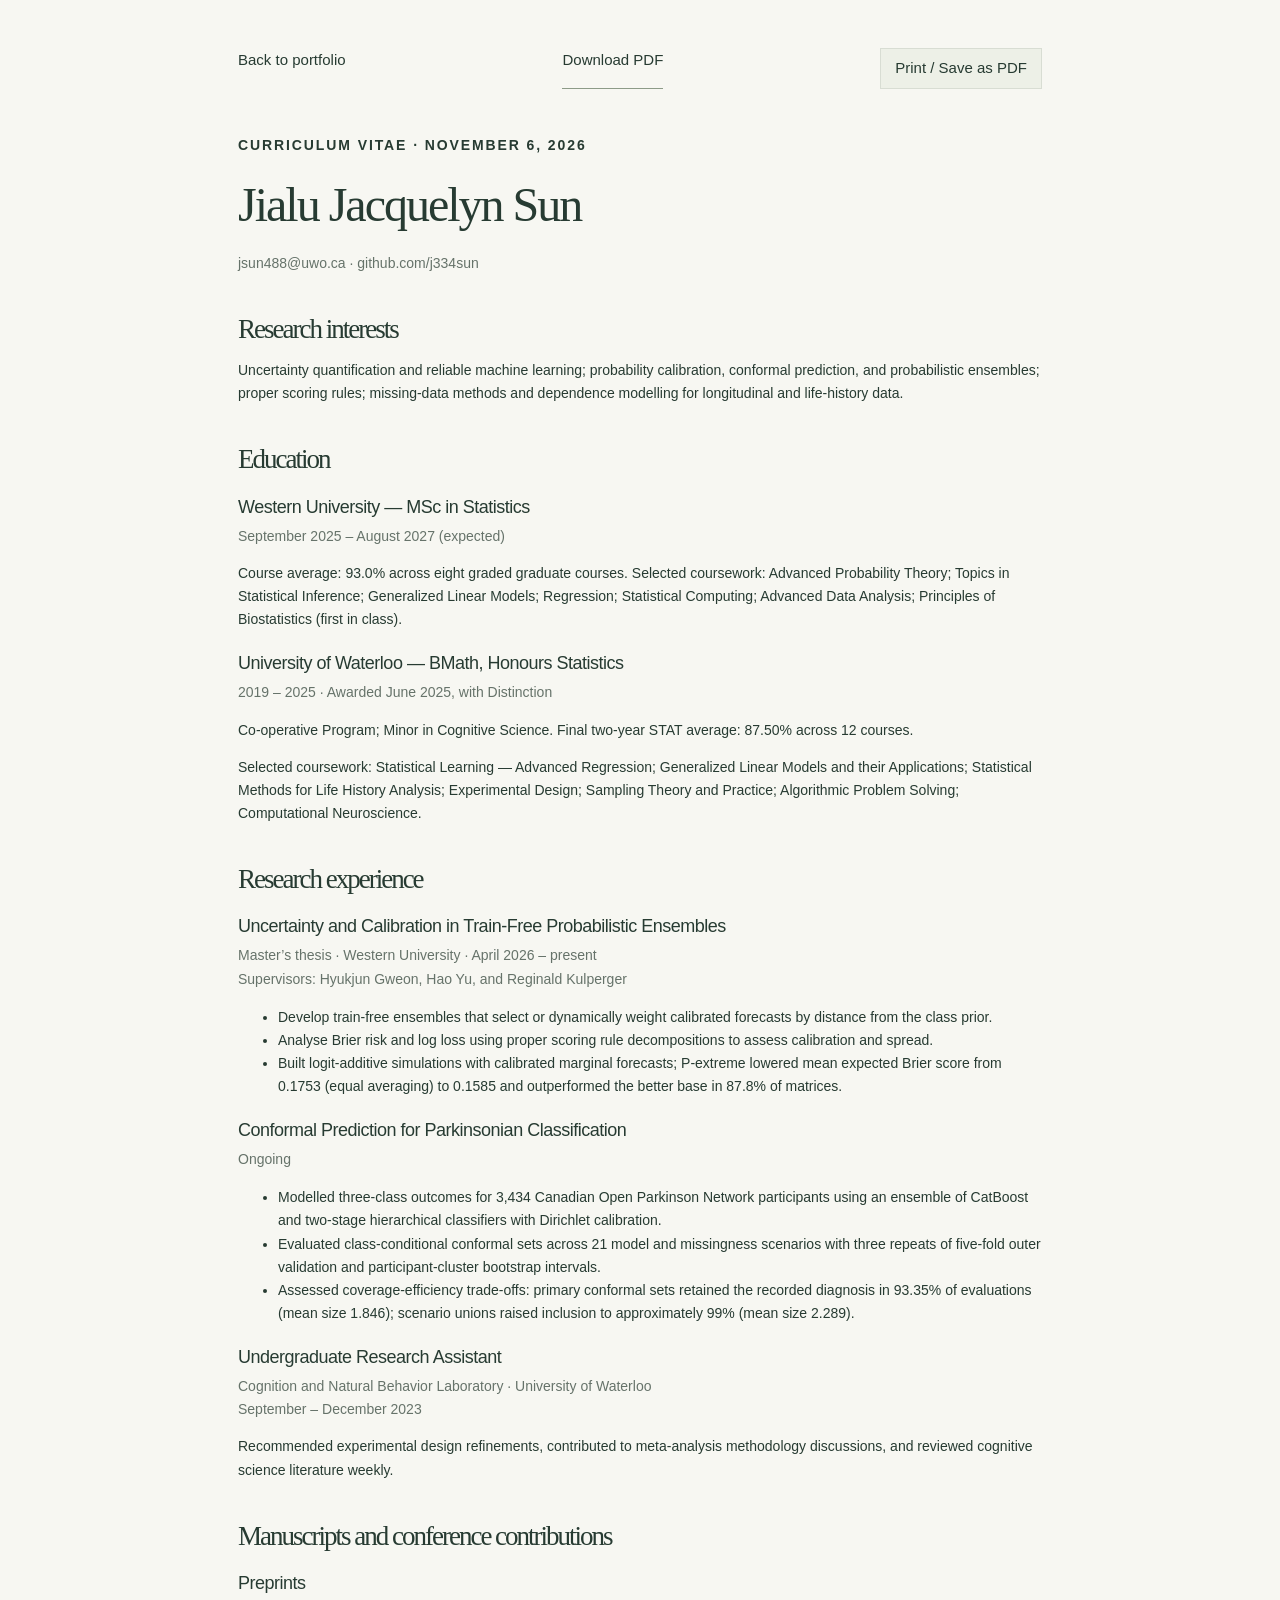
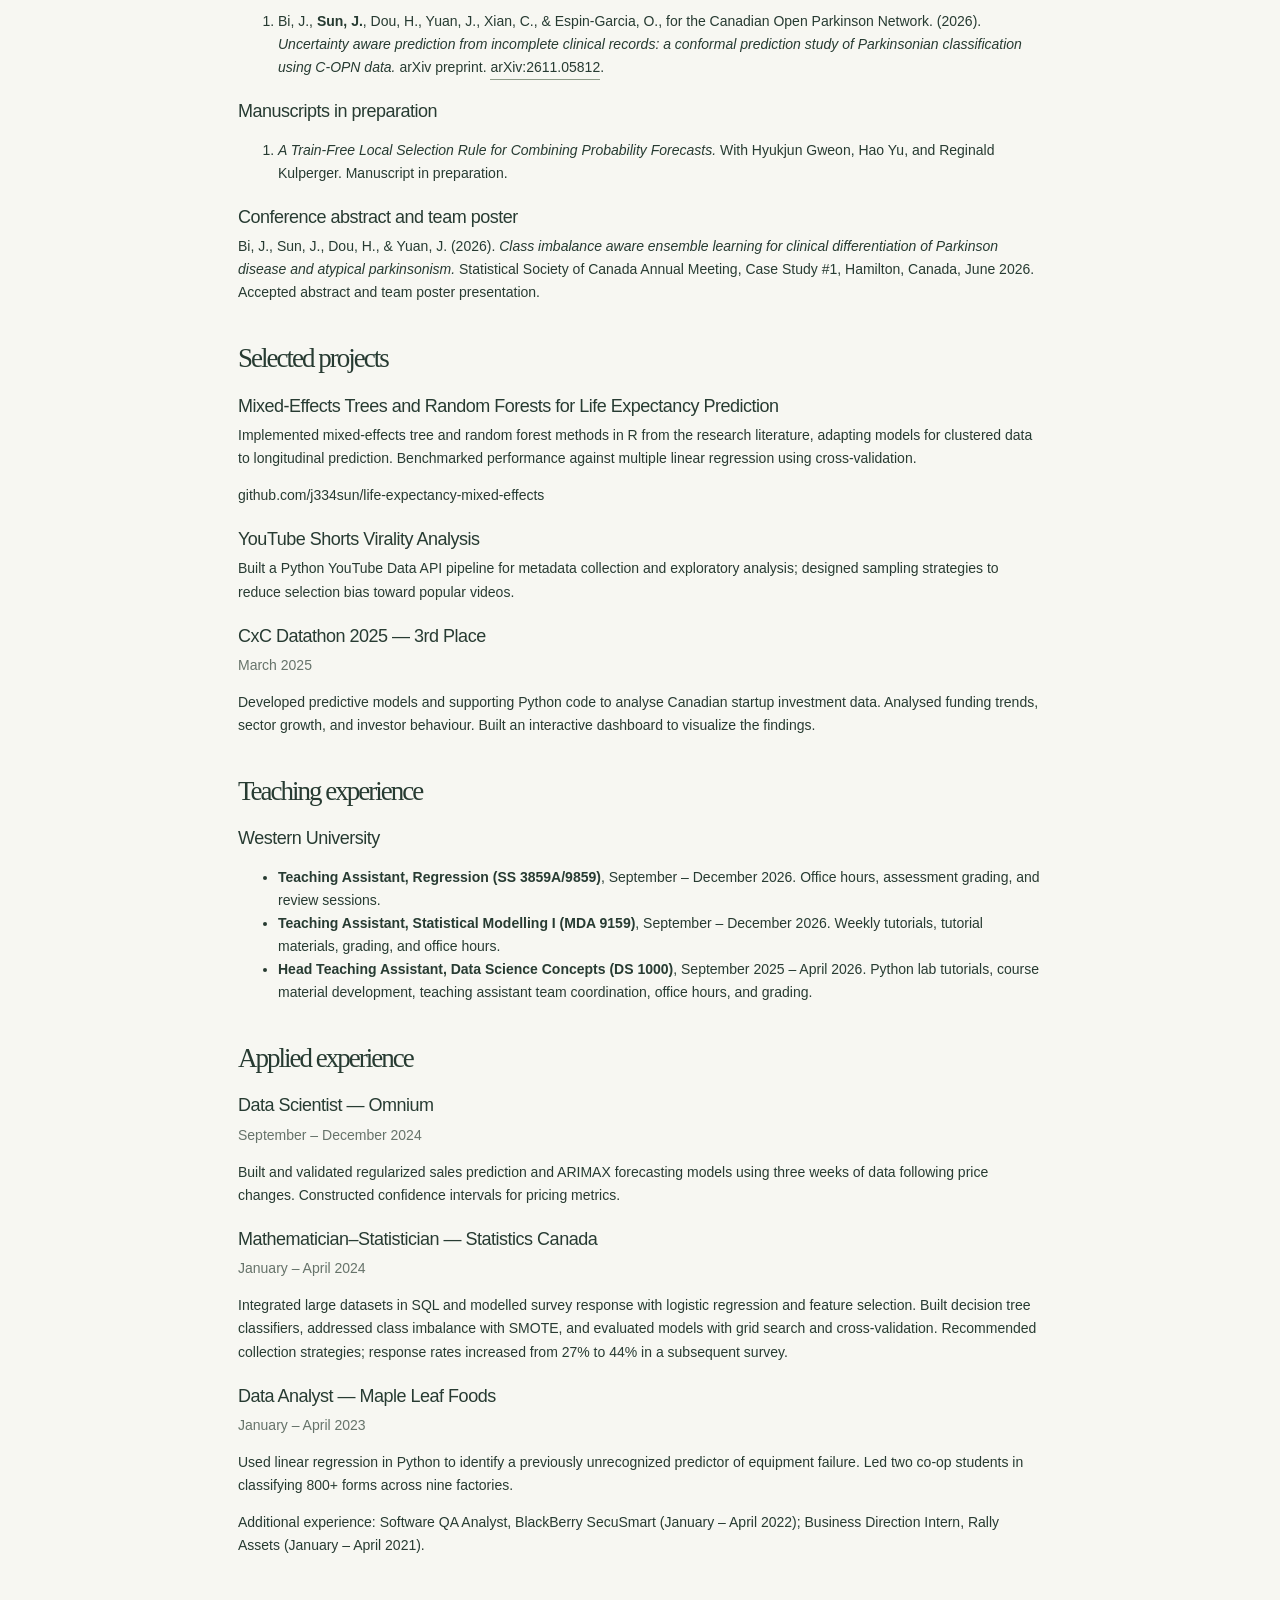
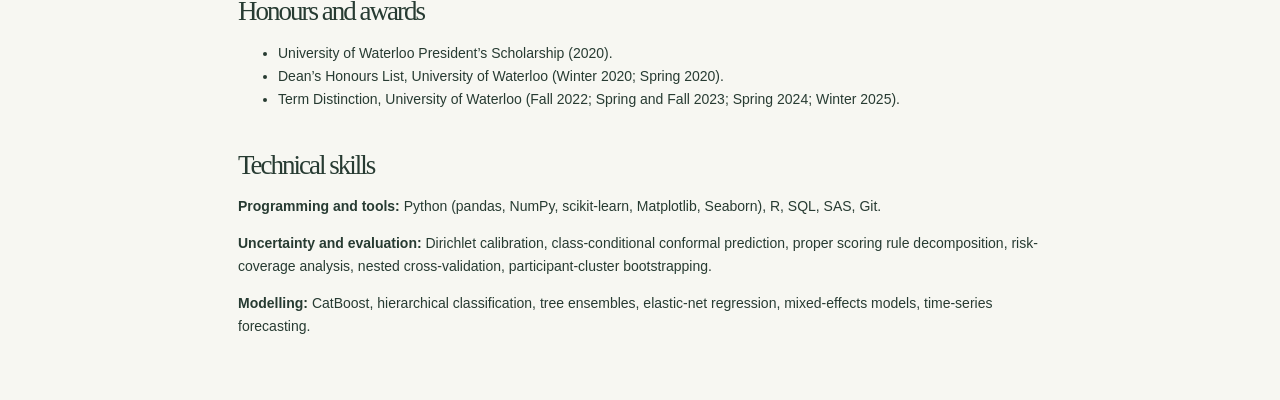
==== commit 8f491d02: "Update research methods and datathon experience Include both Brier risk and log loss in the thesis w" ====
--- a/cv.html
+++ b/cv.html
@@ -1 +1 @@
-<!doctype html><html lang="en"><head><meta charset="utf-8"><meta name="viewport" content="width=device-width,initial-scale=1"><title>Academic CV — Jialu Jacquelyn Sun</title><meta name="description" content="Academic curriculum vitae of Jialu Jacquelyn Sun, MSc student in Statistics at Western University."><link rel="icon" href="favicon.svg"><link rel="stylesheet" href="styles.css"><script src="script.js" defer></script></head><body class="cv-page"><nav aria-label="CV actions"><a href="index.html">Back to portfolio</a><a class="text-link" href="Jialu_Jacquelyn_Sun_CV.pdf" download>Download PDF</a><button type="button" id="print-cv">Print / Save as PDF</button></nav><main><p class="eyebrow" style="margin-top:45px">Curriculum vitae · November 5, 2026</p><h1>Jialu Jacquelyn Sun</h1><p class="cv-sub"><a href="mailto:jsun488@uwo.ca">jsun488@uwo.ca</a> · <a href="https://github.com/j334sun">github.com/j334sun</a></p><h2>Research interests</h2><p>Uncertainty quantification and reliable machine learning; probability calibration, conformal prediction, and probabilistic ensembles; proper scoring rules; missing-data methods and dependence modelling for longitudinal and life-history data.</p><h2>Education</h2><article><h3>Western University — MSc in Statistics</h3><p class="cv-sub">September 2025 – August 2027 (expected)</p><p>Course average: 93.0% across eight graded graduate courses. Selected coursework: Advanced Probability Theory; Topics in Statistical Inference; Generalized Linear Models; Regression; Statistical Computing; Advanced Data Analysis; Principles of Biostatistics (first in class).</p></article><article><h3>University of Waterloo — BMath, Honours Statistics</h3><p class="cv-sub">2019 – 2025 · Awarded June 2025, with Distinction</p><p>Co-operative Program; Minor in Cognitive Science. Final two-year STAT average: 87.50% across 12 courses.</p><p>Selected coursework: Statistical Learning — Advanced Regression; Generalized Linear Models and their Applications; Statistical Methods for Life History Analysis; Experimental Design; Sampling Theory and Practice; Algorithmic Problem Solving; Computational Neuroscience.</p></article><h2>Research experience</h2><article><h3>Uncertainty and Calibration in Train-Free Probabilistic Ensembles</h3><p class="cv-sub">Master’s thesis · Western University · April 2026 – present<br>Supervisors: Hyukjun Gweon, Hao Yu, and Reginald Kulperger</p><ul><li>Develop train-free ensembles that select or dynamically weight calibrated forecasts by distance from the class prior.</li><li>Analyse Brier risk using proper scoring rule decomposition to study forecast spread and calibration alignment.</li><li>Built logit-additive simulations with calibrated marginal forecasts; P-extreme lowered mean expected Brier score from 0.1753 (equal averaging) to 0.1585 and outperformed the better base in 87.8% of matrices.</li></ul></article><article><h3>Conformal Prediction for Parkinsonian Classification</h3><p class="cv-sub">Ongoing</p><ul><li>Modelled three-class outcomes for 3,434 Canadian Open Parkinson Network participants using an ensemble of CatBoost and two-stage hierarchical classifiers with Dirichlet calibration.</li><li>Evaluated class-conditional conformal sets across 21 model and missingness scenarios with three repeats of five-fold outer validation and participant-cluster bootstrap intervals.</li><li>Assessed coverage-efficiency trade-offs: primary conformal sets retained the recorded diagnosis in 93.35% of evaluations (mean size 1.846); scenario unions raised inclusion to approximately 99% (mean size 2.289).</li></ul></article><article><h3>Undergraduate Research Assistant</h3><p class="cv-sub">Cognition and Natural Behavior Laboratory · University of Waterloo<br>September – December 2023</p><p>Recommended experimental design refinements, contributed to meta-analysis methodology discussions, and reviewed cognitive science literature weekly.</p></article><h2>Manuscripts and conference contributions</h2><h3>Preprints</h3><ol><li>Bi, J., <strong>Sun, J.</strong>, Dou, H., Yuan, J., Xian, C., &amp; Espin-Garcia, O., for the Canadian Open Parkinson Network. (2026). <em>Uncertainty aware prediction from incomplete clinical records: a conformal prediction study of Parkinsonian classification using C-OPN data.</em> arXiv preprint. <a class="text-link" href="https://arxiv.org/abs/2611.05812" target="_blank" rel="noopener noreferrer">arXiv:2611.05812</a>.</li></ol><h3>Manuscripts in preparation</h3><ol><li><em>A Train-Free Local Selection Rule for Combining Probability Forecasts.</em> With Hyukjun Gweon, Hao Yu, and Reginald Kulperger. Manuscript in preparation.</li></ol><h3>Conference abstract and team poster</h3><p>Bi, J., Sun, J., Dou, H., &amp; Yuan, J. (2026). <em>Class imbalance aware ensemble learning for clinical differentiation of Parkinson disease and atypical parkinsonism.</em> Statistical Society of Canada Annual Meeting, Case Study #1, Hamilton, Canada, June 2026. Accepted abstract and team poster presentation.</p><h2>Selected projects</h2><article><h3>Mixed-Effects Trees and Random Forests for Life Expectancy Prediction</h3><p>Independently implemented mixed-effects tree and random forest methods in R from the research literature, adapting models for clustered data to longitudinal prediction. Benchmarked performance against multiple linear regression using cross-validation.</p><p><a href="https://github.com/j334sun/life-expectancy-mixed-effects">github.com/j334sun/life-expectancy-mixed-effects</a></p></article><article><h3>YouTube Shorts Virality Analysis</h3><p>Built a Python YouTube Data API pipeline for metadata collection and exploratory analysis; designed sampling strategies to reduce selection bias toward popular videos.</p></article><article><h3>CxC Datathon 2025 — 3rd Place</h3><p class="cv-sub">March 2025</p><p>Developed predictive models and supporting Python code to analyse Canadian startup investment data. Analysed funding trends, sector growth, and investor behaviour.</p></article><h2>Teaching experience</h2><article><h3>Western University</h3><ul><li><strong>Teaching Assistant, Regression (SS 3859A/9859)</strong>, September – December 2026. Office hours, assessment grading, and review sessions.</li><li><strong>Teaching Assistant, Statistical Modelling I (MDA 9159)</strong>, September – December 2026. Weekly tutorials, tutorial materials, grading, and office hours.</li><li><strong>Head Teaching Assistant, Data Science Concepts (DS 1000)</strong>, September 2025 – April 2026. Python lab tutorials, course material development, teaching assistant team coordination, office hours, and grading.</li></ul></article><h2>Applied experience</h2><article><h3>Data Scientist — Omnium</h3><p class="cv-sub">September – December 2024</p><p>Built and validated regularized sales prediction and ARIMAX forecasting models using three weeks of data following price changes. Constructed confidence intervals for pricing metrics.</p></article><article><h3>Mathematician–Statistician — Statistics Canada</h3><p class="cv-sub">January – April 2024</p><p>Integrated large datasets in SQL and modelled survey response with logistic regression and feature selection. Built decision tree classifiers, addressed class imbalance with SMOTE, and evaluated models with grid search and cross-validation. Recommended collection strategies; response rates increased from 27% to 44% in a subsequent survey.</p></article><article><h3>Data Analyst — Maple Leaf Foods</h3><p class="cv-sub">January – April 2023</p><p>Used linear regression in Python to identify a previously unrecognized predictor of equipment failure. Led two co-op students in classifying 800+ forms across nine factories.</p></article><p>Additional experience: Software QA Analyst, BlackBerry SecuSmart (January – April 2022); Business Direction Intern, Rally Assets (January – April 2021).</p><h2>Honours and awards</h2><ul><li>University of Waterloo President’s Scholarship (2020).</li><li>Dean’s Honours List, University of Waterloo (Winter 2020; Spring 2020).</li><li>Term Distinction, University of Waterloo (Fall 2022; Spring and Fall 2023; Spring 2024; Winter 2025).</li></ul><h2>Technical skills</h2><p><strong>Programming and tools:</strong> Python (pandas, NumPy, scikit-learn, Matplotlib, Seaborn), R, SQL, SAS, Git.</p><p><strong>Uncertainty and evaluation:</strong> Dirichlet calibration, class-conditional conformal prediction, proper scoring rule decomposition, risk-coverage analysis, nested cross-validation, participant-cluster bootstrapping.</p><p><strong>Modelling:</strong> CatBoost, hierarchical classification, tree ensembles, elastic-net regression, mixed-effects models, time-series forecasting.</p></main></body></html>
+<!doctype html><html lang="en"><head><meta charset="utf-8"><meta name="viewport" content="width=device-width,initial-scale=1"><title>Academic CV — Jialu Jacquelyn Sun</title><meta name="description" content="Academic curriculum vitae of Jialu Jacquelyn Sun, MSc student in Statistics at Western University."><link rel="icon" href="favicon.svg"><link rel="stylesheet" href="styles.css"><script src="script.js" defer></script></head><body class="cv-page"><nav aria-label="CV actions"><a href="index.html">Back to portfolio</a><a class="text-link" href="Jialu_Jacquelyn_Sun_CV.pdf" download>Download PDF</a><button type="button" id="print-cv">Print / Save as PDF</button></nav><main><p class="eyebrow" style="margin-top:45px">Curriculum vitae · November 6, 2026</p><h1>Jialu Jacquelyn Sun</h1><p class="cv-sub"><a href="mailto:jsun488@uwo.ca">jsun488@uwo.ca</a> · <a href="https://github.com/j334sun">github.com/j334sun</a></p><h2>Research interests</h2><p>Uncertainty quantification and reliable machine learning; probability calibration, conformal prediction, and probabilistic ensembles; proper scoring rules; missing-data methods and dependence modelling for longitudinal and life-history data.</p><h2>Education</h2><article><h3>Western University — MSc in Statistics</h3><p class="cv-sub">September 2025 – August 2027 (expected)</p><p>Course average: 93.0% across eight graded graduate courses. Selected coursework: Advanced Probability Theory; Topics in Statistical Inference; Generalized Linear Models; Regression; Statistical Computing; Advanced Data Analysis; Principles of Biostatistics (first in class).</p></article><article><h3>University of Waterloo — BMath, Honours Statistics</h3><p class="cv-sub">2019 – 2025 · Awarded June 2025, with Distinction</p><p>Co-operative Program; Minor in Cognitive Science. Final two-year STAT average: 87.50% across 12 courses.</p><p>Selected coursework: Statistical Learning — Advanced Regression; Generalized Linear Models and their Applications; Statistical Methods for Life History Analysis; Experimental Design; Sampling Theory and Practice; Algorithmic Problem Solving; Computational Neuroscience.</p></article><h2>Research experience</h2><article><h3>Uncertainty and Calibration in Train-Free Probabilistic Ensembles</h3><p class="cv-sub">Master’s thesis · Western University · April 2026 – present<br>Supervisors: Hyukjun Gweon, Hao Yu, and Reginald Kulperger</p><ul><li>Develop train-free ensembles that select or dynamically weight calibrated forecasts by distance from the class prior.</li><li>Analyse Brier risk and log loss using proper scoring rule decompositions to assess calibration and spread.</li><li>Built logit-additive simulations with calibrated marginal forecasts; P-extreme lowered mean expected Brier score from 0.1753 (equal averaging) to 0.1585 and outperformed the better base in 87.8% of matrices.</li></ul></article><article><h3>Conformal Prediction for Parkinsonian Classification</h3><p class="cv-sub">Ongoing</p><ul><li>Modelled three-class outcomes for 3,434 Canadian Open Parkinson Network participants using an ensemble of CatBoost and two-stage hierarchical classifiers with Dirichlet calibration.</li><li>Evaluated class-conditional conformal sets across 21 model and missingness scenarios with three repeats of five-fold outer validation and participant-cluster bootstrap intervals.</li><li>Assessed coverage-efficiency trade-offs: primary conformal sets retained the recorded diagnosis in 93.35% of evaluations (mean size 1.846); scenario unions raised inclusion to approximately 99% (mean size 2.289).</li></ul></article><article><h3>Undergraduate Research Assistant</h3><p class="cv-sub">Cognition and Natural Behavior Laboratory · University of Waterloo<br>September – December 2023</p><p>Recommended experimental design refinements, contributed to meta-analysis methodology discussions, and reviewed cognitive science literature weekly.</p></article><h2>Manuscripts and conference contributions</h2><h3>Preprints</h3><ol><li>Bi, J., <strong>Sun, J.</strong>, Dou, H., Yuan, J., Xian, C., &amp; Espin-Garcia, O., for the Canadian Open Parkinson Network. (2026). <em>Uncertainty aware prediction from incomplete clinical records: a conformal prediction study of Parkinsonian classification using C-OPN data.</em> arXiv preprint. <a class="text-link" href="https://arxiv.org/abs/2611.05812" target="_blank" rel="noopener noreferrer">arXiv:2611.05812</a>.</li></ol><h3>Manuscripts in preparation</h3><ol><li><em>A Train-Free Local Selection Rule for Combining Probability Forecasts.</em> With Hyukjun Gweon, Hao Yu, and Reginald Kulperger. Manuscript in preparation.</li></ol><h3>Conference abstract and team poster</h3><p>Bi, J., Sun, J., Dou, H., &amp; Yuan, J. (2026). <em>Class imbalance aware ensemble learning for clinical differentiation of Parkinson disease and atypical parkinsonism.</em> Statistical Society of Canada Annual Meeting, Case Study #1, Hamilton, Canada, June 2026. Accepted abstract and team poster presentation.</p><h2>Selected projects</h2><article><h3>Mixed-Effects Trees and Random Forests for Life Expectancy Prediction</h3><p>Implemented mixed-effects tree and random forest methods in R from the research literature, adapting models for clustered data to longitudinal prediction. Benchmarked performance against multiple linear regression using cross-validation.</p><p><a href="https://github.com/j334sun/life-expectancy-mixed-effects">github.com/j334sun/life-expectancy-mixed-effects</a></p></article><article><h3>YouTube Shorts Virality Analysis</h3><p>Built a Python YouTube Data API pipeline for metadata collection and exploratory analysis; designed sampling strategies to reduce selection bias toward popular videos.</p></article><article><h3>CxC Datathon 2025 — 3rd Place</h3><p class="cv-sub">March 2025</p><p>Developed predictive models and supporting Python code to analyse Canadian startup investment data. Analysed funding trends, sector growth, and investor behaviour. Built an interactive dashboard to visualize the findings.</p></article><h2>Teaching experience</h2><article><h3>Western University</h3><ul><li><strong>Teaching Assistant, Regression (SS 3859A/9859)</strong>, September – December 2026. Office hours, assessment grading, and review sessions.</li><li><strong>Teaching Assistant, Statistical Modelling I (MDA 9159)</strong>, September – December 2026. Weekly tutorials, tutorial materials, grading, and office hours.</li><li><strong>Head Teaching Assistant, Data Science Concepts (DS 1000)</strong>, September 2025 – April 2026. Python lab tutorials, course material development, teaching assistant team coordination, office hours, and grading.</li></ul></article><h2>Applied experience</h2><article><h3>Data Scientist — Omnium</h3><p class="cv-sub">September – December 2024</p><p>Built and validated regularized sales prediction and ARIMAX forecasting models using three weeks of data following price changes. Constructed confidence intervals for pricing metrics.</p></article><article><h3>Mathematician–Statistician — Statistics Canada</h3><p class="cv-sub">January – April 2024</p><p>Integrated large datasets in SQL and modelled survey response with logistic regression and feature selection. Built decision tree classifiers, addressed class imbalance with SMOTE, and evaluated models with grid search and cross-validation. Recommended collection strategies; response rates increased from 27% to 44% in a subsequent survey.</p></article><article><h3>Data Analyst — Maple Leaf Foods</h3><p class="cv-sub">January – April 2023</p><p>Used linear regression in Python to identify a previously unrecognized predictor of equipment failure. Led two co-op students in classifying 800+ forms across nine factories.</p></article><p>Additional experience: Software QA Analyst, BlackBerry SecuSmart (January – April 2022); Business Direction Intern, Rally Assets (January – April 2021).</p><h2>Honours and awards</h2><ul><li>University of Waterloo President’s Scholarship (2020).</li><li>Dean’s Honours List, University of Waterloo (Winter 2020; Spring 2020).</li><li>Term Distinction, University of Waterloo (Fall 2022; Spring and Fall 2023; Spring 2024; Winter 2025).</li></ul><h2>Technical skills</h2><p><strong>Programming and tools:</strong> Python (pandas, NumPy, scikit-learn, Matplotlib, Seaborn), R, SQL, SAS, Git.</p><p><strong>Uncertainty and evaluation:</strong> Dirichlet calibration, class-conditional conformal prediction, proper scoring rule decomposition, risk-coverage analysis, nested cross-validation, participant-cluster bootstrapping.</p><p><strong>Modelling:</strong> CatBoost, hierarchical classification, tree ensembles, elastic-net regression, mixed-effects models, time-series forecasting.</p></main></body></html>
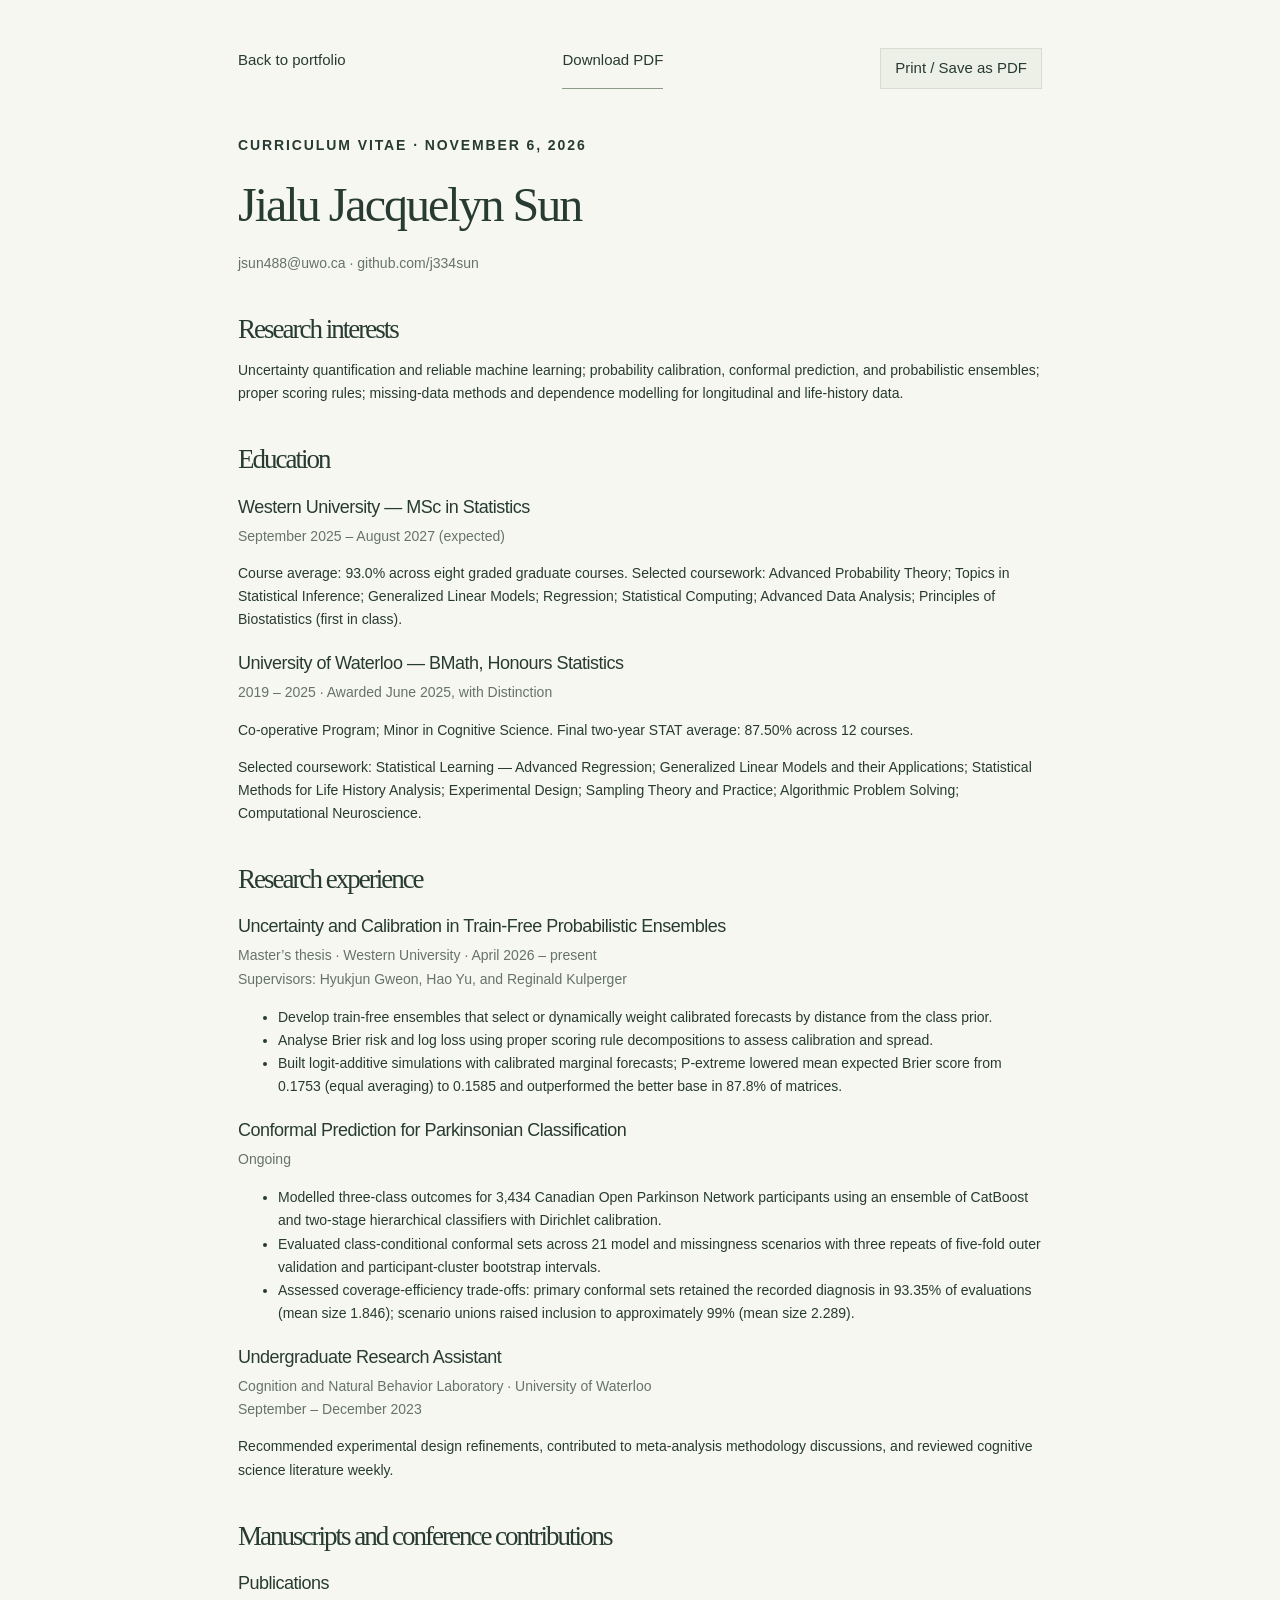
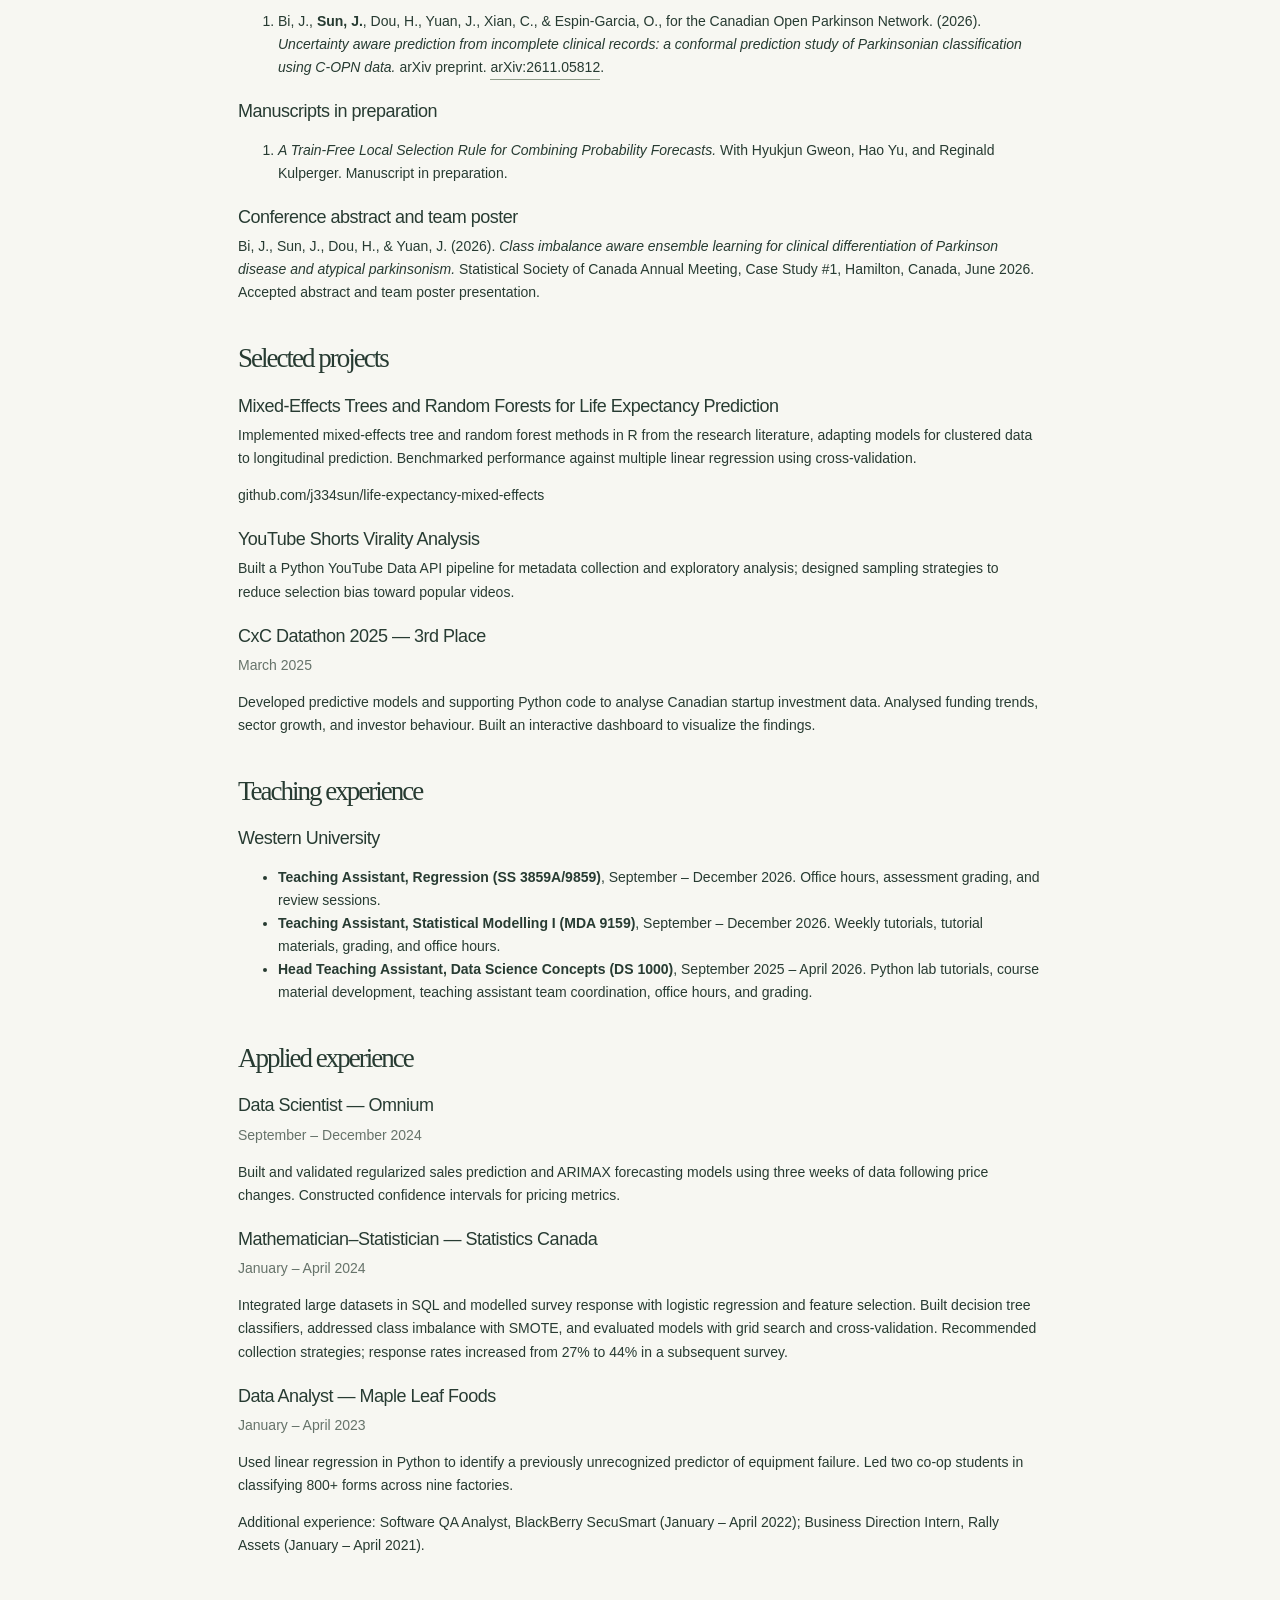
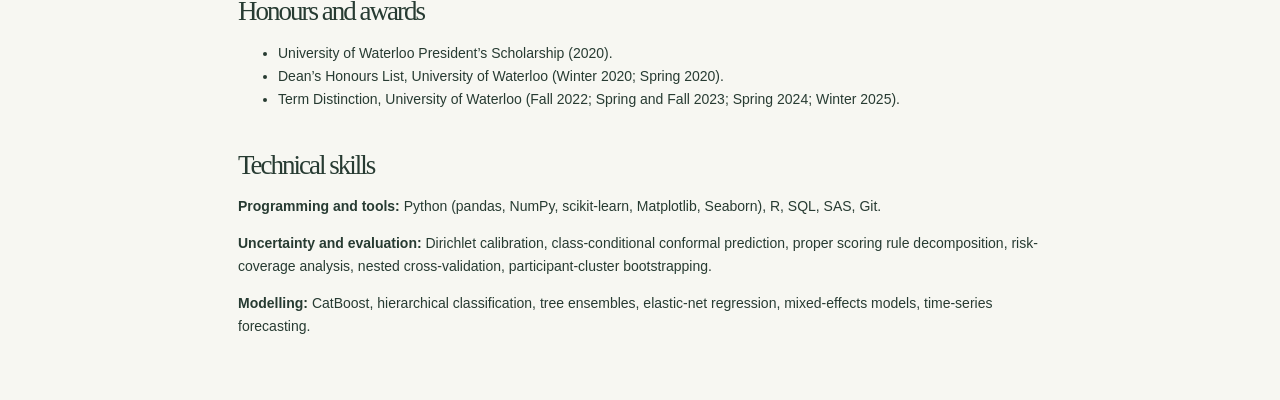
==== commit 70a6fb50: "Rename CV section to Publications Use Publications as the CV section heading and refresh the downloa" ====
--- a/cv.html
+++ b/cv.html
@@ -1 +1 @@
-<!doctype html><html lang="en"><head><meta charset="utf-8"><meta name="viewport" content="width=device-width,initial-scale=1"><title>Academic CV — Jialu Jacquelyn Sun</title><meta name="description" content="Academic curriculum vitae of Jialu Jacquelyn Sun, MSc student in Statistics at Western University."><link rel="icon" href="favicon.svg"><link rel="stylesheet" href="styles.css"><script src="script.js" defer></script></head><body class="cv-page"><nav aria-label="CV actions"><a href="index.html">Back to portfolio</a><a class="text-link" href="Jialu_Jacquelyn_Sun_CV.pdf" download>Download PDF</a><button type="button" id="print-cv">Print / Save as PDF</button></nav><main><p class="eyebrow" style="margin-top:45px">Curriculum vitae · November 6, 2026</p><h1>Jialu Jacquelyn Sun</h1><p class="cv-sub"><a href="mailto:jsun488@uwo.ca">jsun488@uwo.ca</a> · <a href="https://github.com/j334sun">github.com/j334sun</a></p><h2>Research interests</h2><p>Uncertainty quantification and reliable machine learning; probability calibration, conformal prediction, and probabilistic ensembles; proper scoring rules; missing-data methods and dependence modelling for longitudinal and life-history data.</p><h2>Education</h2><article><h3>Western University — MSc in Statistics</h3><p class="cv-sub">September 2025 – August 2027 (expected)</p><p>Course average: 93.0% across eight graded graduate courses. Selected coursework: Advanced Probability Theory; Topics in Statistical Inference; Generalized Linear Models; Regression; Statistical Computing; Advanced Data Analysis; Principles of Biostatistics (first in class).</p></article><article><h3>University of Waterloo — BMath, Honours Statistics</h3><p class="cv-sub">2019 – 2025 · Awarded June 2025, with Distinction</p><p>Co-operative Program; Minor in Cognitive Science. Final two-year STAT average: 87.50% across 12 courses.</p><p>Selected coursework: Statistical Learning — Advanced Regression; Generalized Linear Models and their Applications; Statistical Methods for Life History Analysis; Experimental Design; Sampling Theory and Practice; Algorithmic Problem Solving; Computational Neuroscience.</p></article><h2>Research experience</h2><article><h3>Uncertainty and Calibration in Train-Free Probabilistic Ensembles</h3><p class="cv-sub">Master’s thesis · Western University · April 2026 – present<br>Supervisors: Hyukjun Gweon, Hao Yu, and Reginald Kulperger</p><ul><li>Develop train-free ensembles that select or dynamically weight calibrated forecasts by distance from the class prior.</li><li>Analyse Brier risk and log loss using proper scoring rule decompositions to assess calibration and spread.</li><li>Built logit-additive simulations with calibrated marginal forecasts; P-extreme lowered mean expected Brier score from 0.1753 (equal averaging) to 0.1585 and outperformed the better base in 87.8% of matrices.</li></ul></article><article><h3>Conformal Prediction for Parkinsonian Classification</h3><p class="cv-sub">Ongoing</p><ul><li>Modelled three-class outcomes for 3,434 Canadian Open Parkinson Network participants using an ensemble of CatBoost and two-stage hierarchical classifiers with Dirichlet calibration.</li><li>Evaluated class-conditional conformal sets across 21 model and missingness scenarios with three repeats of five-fold outer validation and participant-cluster bootstrap intervals.</li><li>Assessed coverage-efficiency trade-offs: primary conformal sets retained the recorded diagnosis in 93.35% of evaluations (mean size 1.846); scenario unions raised inclusion to approximately 99% (mean size 2.289).</li></ul></article><article><h3>Undergraduate Research Assistant</h3><p class="cv-sub">Cognition and Natural Behavior Laboratory · University of Waterloo<br>September – December 2023</p><p>Recommended experimental design refinements, contributed to meta-analysis methodology discussions, and reviewed cognitive science literature weekly.</p></article><h2>Manuscripts and conference contributions</h2><h3>Preprints</h3><ol><li>Bi, J., <strong>Sun, J.</strong>, Dou, H., Yuan, J., Xian, C., &amp; Espin-Garcia, O., for the Canadian Open Parkinson Network. (2026). <em>Uncertainty aware prediction from incomplete clinical records: a conformal prediction study of Parkinsonian classification using C-OPN data.</em> arXiv preprint. <a class="text-link" href="https://arxiv.org/abs/2611.05812" target="_blank" rel="noopener noreferrer">arXiv:2611.05812</a>.</li></ol><h3>Manuscripts in preparation</h3><ol><li><em>A Train-Free Local Selection Rule for Combining Probability Forecasts.</em> With Hyukjun Gweon, Hao Yu, and Reginald Kulperger. Manuscript in preparation.</li></ol><h3>Conference abstract and team poster</h3><p>Bi, J., Sun, J., Dou, H., &amp; Yuan, J. (2026). <em>Class imbalance aware ensemble learning for clinical differentiation of Parkinson disease and atypical parkinsonism.</em> Statistical Society of Canada Annual Meeting, Case Study #1, Hamilton, Canada, June 2026. Accepted abstract and team poster presentation.</p><h2>Selected projects</h2><article><h3>Mixed-Effects Trees and Random Forests for Life Expectancy Prediction</h3><p>Implemented mixed-effects tree and random forest methods in R from the research literature, adapting models for clustered data to longitudinal prediction. Benchmarked performance against multiple linear regression using cross-validation.</p><p><a href="https://github.com/j334sun/life-expectancy-mixed-effects">github.com/j334sun/life-expectancy-mixed-effects</a></p></article><article><h3>YouTube Shorts Virality Analysis</h3><p>Built a Python YouTube Data API pipeline for metadata collection and exploratory analysis; designed sampling strategies to reduce selection bias toward popular videos.</p></article><article><h3>CxC Datathon 2025 — 3rd Place</h3><p class="cv-sub">March 2025</p><p>Developed predictive models and supporting Python code to analyse Canadian startup investment data. Analysed funding trends, sector growth, and investor behaviour. Built an interactive dashboard to visualize the findings.</p></article><h2>Teaching experience</h2><article><h3>Western University</h3><ul><li><strong>Teaching Assistant, Regression (SS 3859A/9859)</strong>, September – December 2026. Office hours, assessment grading, and review sessions.</li><li><strong>Teaching Assistant, Statistical Modelling I (MDA 9159)</strong>, September – December 2026. Weekly tutorials, tutorial materials, grading, and office hours.</li><li><strong>Head Teaching Assistant, Data Science Concepts (DS 1000)</strong>, September 2025 – April 2026. Python lab tutorials, course material development, teaching assistant team coordination, office hours, and grading.</li></ul></article><h2>Applied experience</h2><article><h3>Data Scientist — Omnium</h3><p class="cv-sub">September – December 2024</p><p>Built and validated regularized sales prediction and ARIMAX forecasting models using three weeks of data following price changes. Constructed confidence intervals for pricing metrics.</p></article><article><h3>Mathematician–Statistician — Statistics Canada</h3><p class="cv-sub">January – April 2024</p><p>Integrated large datasets in SQL and modelled survey response with logistic regression and feature selection. Built decision tree classifiers, addressed class imbalance with SMOTE, and evaluated models with grid search and cross-validation. Recommended collection strategies; response rates increased from 27% to 44% in a subsequent survey.</p></article><article><h3>Data Analyst — Maple Leaf Foods</h3><p class="cv-sub">January – April 2023</p><p>Used linear regression in Python to identify a previously unrecognized predictor of equipment failure. Led two co-op students in classifying 800+ forms across nine factories.</p></article><p>Additional experience: Software QA Analyst, BlackBerry SecuSmart (January – April 2022); Business Direction Intern, Rally Assets (January – April 2021).</p><h2>Honours and awards</h2><ul><li>University of Waterloo President’s Scholarship (2020).</li><li>Dean’s Honours List, University of Waterloo (Winter 2020; Spring 2020).</li><li>Term Distinction, University of Waterloo (Fall 2022; Spring and Fall 2023; Spring 2024; Winter 2025).</li></ul><h2>Technical skills</h2><p><strong>Programming and tools:</strong> Python (pandas, NumPy, scikit-learn, Matplotlib, Seaborn), R, SQL, SAS, Git.</p><p><strong>Uncertainty and evaluation:</strong> Dirichlet calibration, class-conditional conformal prediction, proper scoring rule decomposition, risk-coverage analysis, nested cross-validation, participant-cluster bootstrapping.</p><p><strong>Modelling:</strong> CatBoost, hierarchical classification, tree ensembles, elastic-net regression, mixed-effects models, time-series forecasting.</p></main></body></html>
+<!doctype html><html lang="en"><head><meta charset="utf-8"><meta name="viewport" content="width=device-width,initial-scale=1"><title>Academic CV — Jialu Jacquelyn Sun</title><meta name="description" content="Academic curriculum vitae of Jialu Jacquelyn Sun, MSc student in Statistics at Western University."><link rel="icon" href="favicon.svg"><link rel="stylesheet" href="styles.css"><script src="script.js" defer></script></head><body class="cv-page"><nav aria-label="CV actions"><a href="index.html">Back to portfolio</a><a class="text-link" href="Jialu_Jacquelyn_Sun_CV.pdf" download>Download PDF</a><button type="button" id="print-cv">Print / Save as PDF</button></nav><main><p class="eyebrow" style="margin-top:45px">Curriculum vitae · November 6, 2026</p><h1>Jialu Jacquelyn Sun</h1><p class="cv-sub"><a href="mailto:jsun488@uwo.ca">jsun488@uwo.ca</a> · <a href="https://github.com/j334sun">github.com/j334sun</a></p><h2>Research interests</h2><p>Uncertainty quantification and reliable machine learning; probability calibration, conformal prediction, and probabilistic ensembles; proper scoring rules; missing-data methods and dependence modelling for longitudinal and life-history data.</p><h2>Education</h2><article><h3>Western University — MSc in Statistics</h3><p class="cv-sub">September 2025 – August 2027 (expected)</p><p>Course average: 93.0% across eight graded graduate courses. Selected coursework: Advanced Probability Theory; Topics in Statistical Inference; Generalized Linear Models; Regression; Statistical Computing; Advanced Data Analysis; Principles of Biostatistics (first in class).</p></article><article><h3>University of Waterloo — BMath, Honours Statistics</h3><p class="cv-sub">2019 – 2025 · Awarded June 2025, with Distinction</p><p>Co-operative Program; Minor in Cognitive Science. Final two-year STAT average: 87.50% across 12 courses.</p><p>Selected coursework: Statistical Learning — Advanced Regression; Generalized Linear Models and their Applications; Statistical Methods for Life History Analysis; Experimental Design; Sampling Theory and Practice; Algorithmic Problem Solving; Computational Neuroscience.</p></article><h2>Research experience</h2><article><h3>Uncertainty and Calibration in Train-Free Probabilistic Ensembles</h3><p class="cv-sub">Master’s thesis · Western University · April 2026 – present<br>Supervisors: Hyukjun Gweon, Hao Yu, and Reginald Kulperger</p><ul><li>Develop train-free ensembles that select or dynamically weight calibrated forecasts by distance from the class prior.</li><li>Analyse Brier risk and log loss using proper scoring rule decompositions to assess calibration and spread.</li><li>Built logit-additive simulations with calibrated marginal forecasts; P-extreme lowered mean expected Brier score from 0.1753 (equal averaging) to 0.1585 and outperformed the better base in 87.8% of matrices.</li></ul></article><article><h3>Conformal Prediction for Parkinsonian Classification</h3><p class="cv-sub">Ongoing</p><ul><li>Modelled three-class outcomes for 3,434 Canadian Open Parkinson Network participants using an ensemble of CatBoost and two-stage hierarchical classifiers with Dirichlet calibration.</li><li>Evaluated class-conditional conformal sets across 21 model and missingness scenarios with three repeats of five-fold outer validation and participant-cluster bootstrap intervals.</li><li>Assessed coverage-efficiency trade-offs: primary conformal sets retained the recorded diagnosis in 93.35% of evaluations (mean size 1.846); scenario unions raised inclusion to approximately 99% (mean size 2.289).</li></ul></article><article><h3>Undergraduate Research Assistant</h3><p class="cv-sub">Cognition and Natural Behavior Laboratory · University of Waterloo<br>September – December 2023</p><p>Recommended experimental design refinements, contributed to meta-analysis methodology discussions, and reviewed cognitive science literature weekly.</p></article><h2>Manuscripts and conference contributions</h2><h3>Publications</h3><ol><li>Bi, J., <strong>Sun, J.</strong>, Dou, H., Yuan, J., Xian, C., &amp; Espin-Garcia, O., for the Canadian Open Parkinson Network. (2026). <em>Uncertainty aware prediction from incomplete clinical records: a conformal prediction study of Parkinsonian classification using C-OPN data.</em> arXiv preprint. <a class="text-link" href="https://arxiv.org/abs/2611.05812" target="_blank" rel="noopener noreferrer">arXiv:2611.05812</a>.</li></ol><h3>Manuscripts in preparation</h3><ol><li><em>A Train-Free Local Selection Rule for Combining Probability Forecasts.</em> With Hyukjun Gweon, Hao Yu, and Reginald Kulperger. Manuscript in preparation.</li></ol><h3>Conference abstract and team poster</h3><p>Bi, J., Sun, J., Dou, H., &amp; Yuan, J. (2026). <em>Class imbalance aware ensemble learning for clinical differentiation of Parkinson disease and atypical parkinsonism.</em> Statistical Society of Canada Annual Meeting, Case Study #1, Hamilton, Canada, June 2026. Accepted abstract and team poster presentation.</p><h2>Selected projects</h2><article><h3>Mixed-Effects Trees and Random Forests for Life Expectancy Prediction</h3><p>Implemented mixed-effects tree and random forest methods in R from the research literature, adapting models for clustered data to longitudinal prediction. Benchmarked performance against multiple linear regression using cross-validation.</p><p><a href="https://github.com/j334sun/life-expectancy-mixed-effects">github.com/j334sun/life-expectancy-mixed-effects</a></p></article><article><h3>YouTube Shorts Virality Analysis</h3><p>Built a Python YouTube Data API pipeline for metadata collection and exploratory analysis; designed sampling strategies to reduce selection bias toward popular videos.</p></article><article><h3>CxC Datathon 2025 — 3rd Place</h3><p class="cv-sub">March 2025</p><p>Developed predictive models and supporting Python code to analyse Canadian startup investment data. Analysed funding trends, sector growth, and investor behaviour. Built an interactive dashboard to visualize the findings.</p></article><h2>Teaching experience</h2><article><h3>Western University</h3><ul><li><strong>Teaching Assistant, Regression (SS 3859A/9859)</strong>, September – December 2026. Office hours, assessment grading, and review sessions.</li><li><strong>Teaching Assistant, Statistical Modelling I (MDA 9159)</strong>, September – December 2026. Weekly tutorials, tutorial materials, grading, and office hours.</li><li><strong>Head Teaching Assistant, Data Science Concepts (DS 1000)</strong>, September 2025 – April 2026. Python lab tutorials, course material development, teaching assistant team coordination, office hours, and grading.</li></ul></article><h2>Applied experience</h2><article><h3>Data Scientist — Omnium</h3><p class="cv-sub">September – December 2024</p><p>Built and validated regularized sales prediction and ARIMAX forecasting models using three weeks of data following price changes. Constructed confidence intervals for pricing metrics.</p></article><article><h3>Mathematician–Statistician — Statistics Canada</h3><p class="cv-sub">January – April 2024</p><p>Integrated large datasets in SQL and modelled survey response with logistic regression and feature selection. Built decision tree classifiers, addressed class imbalance with SMOTE, and evaluated models with grid search and cross-validation. Recommended collection strategies; response rates increased from 27% to 44% in a subsequent survey.</p></article><article><h3>Data Analyst — Maple Leaf Foods</h3><p class="cv-sub">January – April 2023</p><p>Used linear regression in Python to identify a previously unrecognized predictor of equipment failure. Led two co-op students in classifying 800+ forms across nine factories.</p></article><p>Additional experience: Software QA Analyst, BlackBerry SecuSmart (January – April 2022); Business Direction Intern, Rally Assets (January – April 2021).</p><h2>Honours and awards</h2><ul><li>University of Waterloo President’s Scholarship (2020).</li><li>Dean’s Honours List, University of Waterloo (Winter 2020; Spring 2020).</li><li>Term Distinction, University of Waterloo (Fall 2022; Spring and Fall 2023; Spring 2024; Winter 2025).</li></ul><h2>Technical skills</h2><p><strong>Programming and tools:</strong> Python (pandas, NumPy, scikit-learn, Matplotlib, Seaborn), R, SQL, SAS, Git.</p><p><strong>Uncertainty and evaluation:</strong> Dirichlet calibration, class-conditional conformal prediction, proper scoring rule decomposition, risk-coverage analysis, nested cross-validation, participant-cluster bootstrapping.</p><p><strong>Modelling:</strong> CatBoost, hierarchical classification, tree ensembles, elastic-net regression, mixed-effects models, time-series forecasting.</p></main></body></html>
